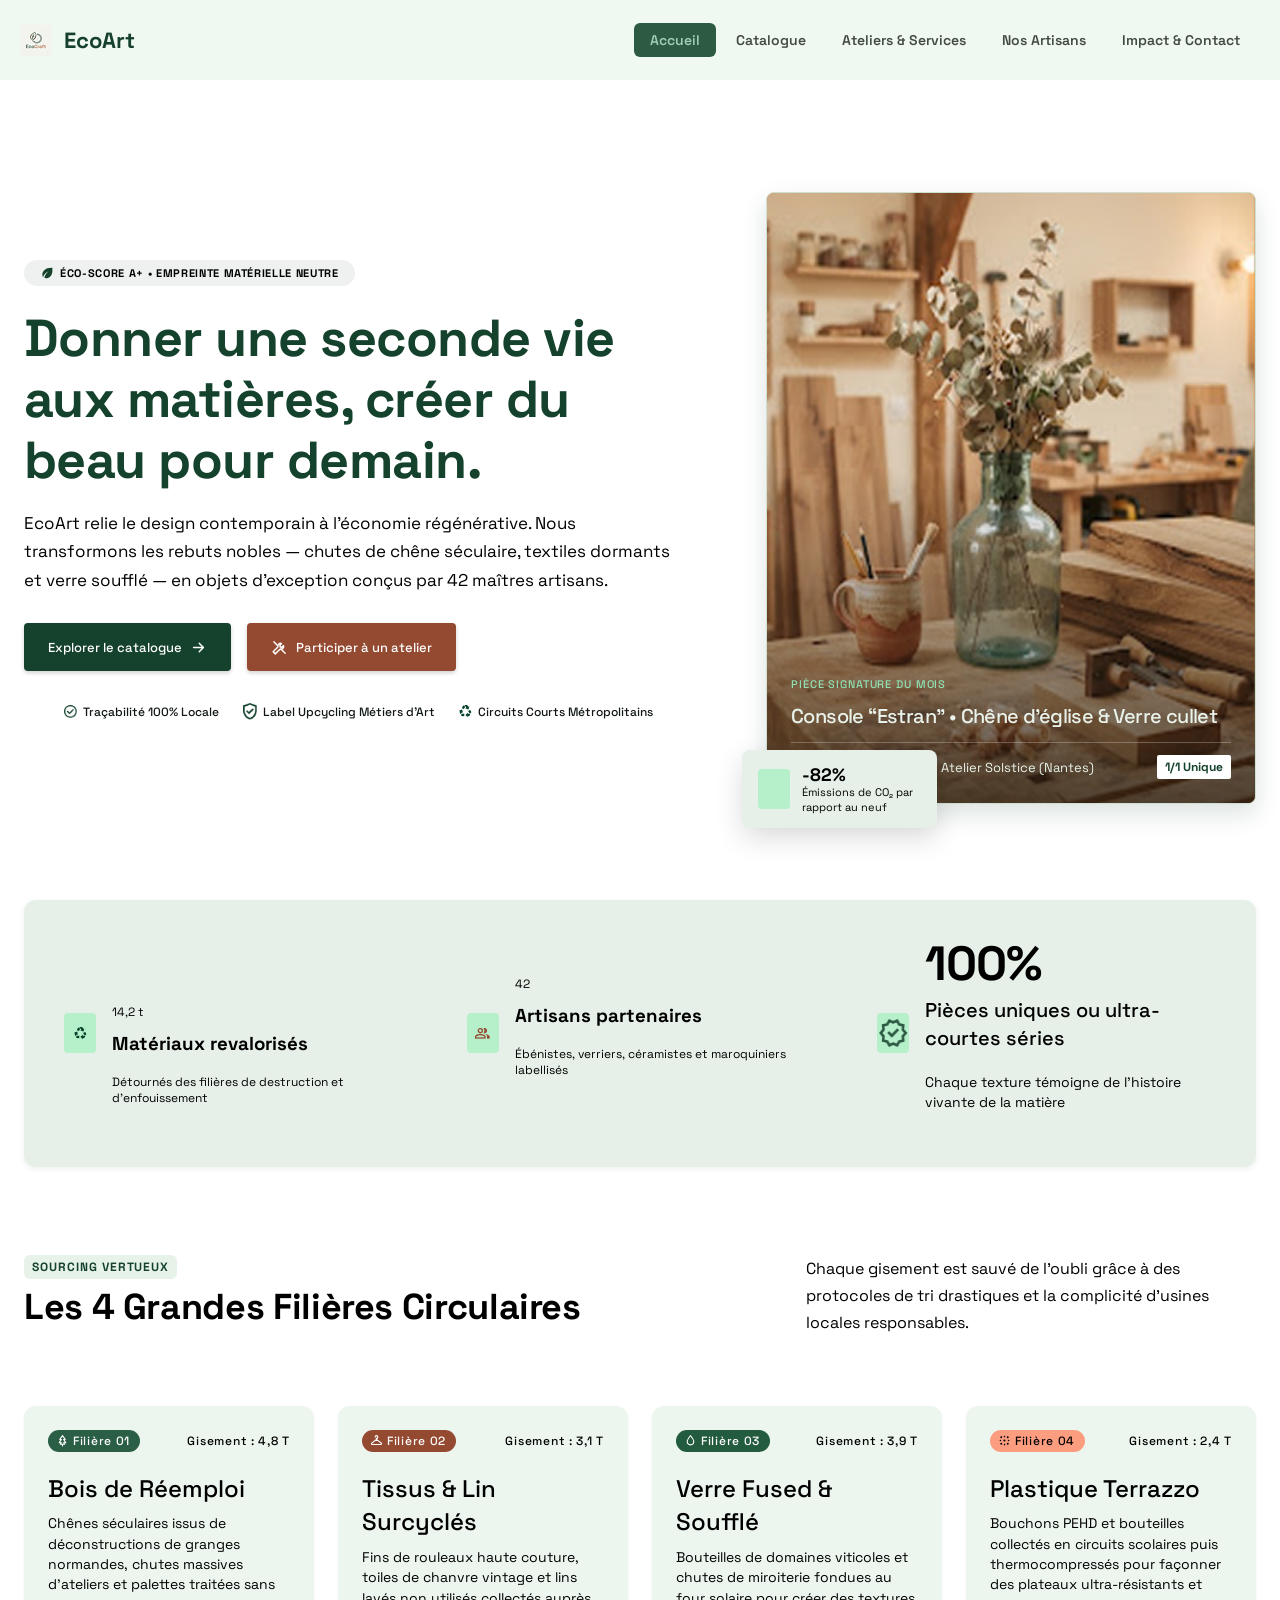
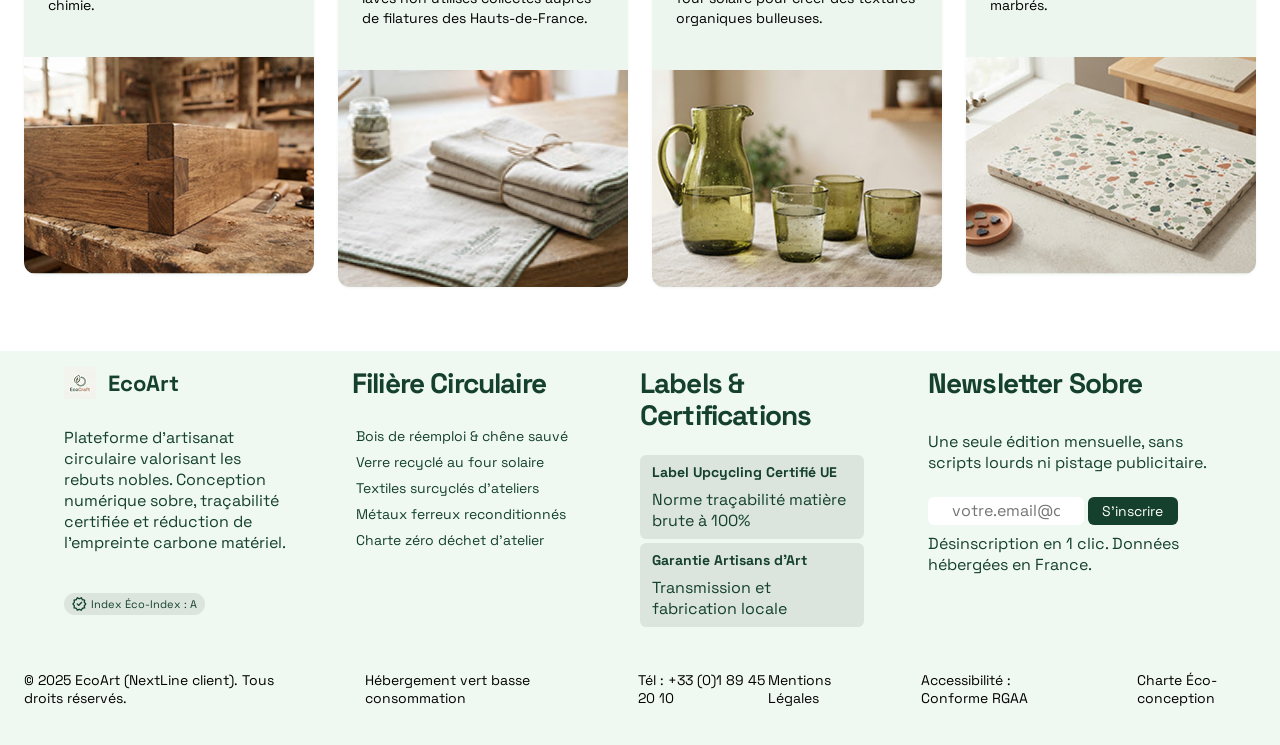
==== index.html @ c69b0238 "After Stat Section" ====
<!DOCTYPE html>
<html lang="en">

<head>
    <meta charset="UTF-8">
    <meta name="viewport" content="width=device-width, initial-scale=1.0">
    <title>Accueil - EcoArt</title>

    <link rel="stylesheet" href="CSS/style.css">
    <link rel="stylesheet" href="CSS/variables.css">
    <link rel="stylesheet" href="CSS/responsive.css">

</head>
<body>
<header>
        <nav class="nav_bar">
            <a href="index.html"><img src="assets/icons/Logo EcoArt.png" alt="Logo EcoArt">EcoArt</a>
            <input type="checkbox" id="menu-toggle" class="checkbox">
            <label for="menu-toggle" class="menu-icon">&#9776;</label>
            <ul class="menu_list">
                <li><a href="index.html" class="active">Accueil</a></li>
                <li><a href="produits.html" >Catalogue</a></li>
                <li><a href="services.html">Ateliers & Services</a></li>
                <li><a href="artisans.html">Nos Artisans</a></li>
                <li><a href="impact.html">Impact & Contact </a></li>
            </ul>
        </nav>
    </header>

    <main class="hero-container">
<section class="hero-area">
  <div class="copy">
    <span class="badge-hero">
      <svg viewBox="0 0 24 24" fill="#14402c" aria-hidden="true"><path d="M20 3C9 3 4 9 4 15c0 1.6.5 3 1.3 4.2C6.5 14.500 10 11 15 9c-4 3-6.500 6.500-7.500 11.200.8.500 1.700.800 2.700.800 6 0 11-5 11-12.500V3h-1.200z"/></svg>
      Éco-score A+ • Empreinte matérielle neutre
    </span>

    <h1 class="h1-hero">Donner une seconde vie aux matières, créer du beau pour demain.</h1>

    <p class="hero-p">EcoArt relie le design contemporain à l'économie régénérative. Nous transformons les rebuts nobles — chutes de chêne séculaire, textiles dormants et verre soufflé — en objets d'exception conçus par 42 maîtres artisans.</p>

    <div class="actions-btn">
      <a class="btn btn-primary" href="#">
        Explorer le catalogue
        <svg viewBox="0 0 24 24" fill="none" stroke="currentColor" stroke-width="2" stroke-linecap="round" stroke-linejoin="round" aria-hidden="true"><path d="M5 12h14M13 6l6 6-6 6"/></svg>
      </a>
      <a class="btn btn-secondary" href="#">
        <svg viewBox="0 0 24 24" fill="none" stroke="currentColor" stroke-width="2" stroke-linecap="round" stroke-linejoin="round" aria-hidden="true"><path d="M14.700 6.300a4 4 0 0 0-5 5L3 18l3 3 6.700-6.700a4 4 0 0 0 5-5l-2.500 2.500-2.200-.500-.500-2.200z"/><path d="M14 14l6 6M4 4l5 5"/></svg>
        Participer à un atelier
      </a>
    </div>

    <ul class="trust-badges">
      <li>
        <img src="assets/icons/icon-trust.png" alt="icon of sycling" width="13.33" color="#111814">
        Traçabilité 100% Locale
      </li>
      <li>
        <img src="assets/icons/Icon-21.png" alt="icon of sycling" width="13.33" height="16.67px">
        Label Upcycling Métiers d'Art
      </li>
      <li>
        <img src="assets/icons/Icon-2.png" alt="icon of sycling" width="13.33">
        Circuits Courts Métropolitains
      </li>
    </ul>
  </div>

  <div class="left-badge">
    <article class="card">
      <img class="card-img" src="assets/pictures/heroimage.png" alt="Atelier de menuiserie avec vase en verre et eucalyptus">
      <div class="card-info">
        <p class="card-p">Pièce signature du mois</p>
        <h2 class="left-badge-h2">Console “Estran” • Chêne d'église &amp; Verre cullet</h2>
        <div class="card-meta">
          <span class="bellow-h2">Atelier Solstice (Nantes)</span>
          <span class="tag">1/1 Unique</span>
        </div>
      </div>
    </article>

    <aside class="stat">
      <div class="stat-icon">
      </div>
      <div>
        <strong>-82%</strong>
        <span>Émissions de CO₂ par rapport au neuf</span>
      </div>
    </aside>
  </div>
</section>
</main>

<section class="statss">
  <div class="statss-card">

    <article class="statt-item">
      <div class="stat-icon stat-icon--1">
        <img src="assets/icons/Icon-2.png" alt="">
      </div>
      <div class="statt-text">
        <div class="statt-icon statt-icon--1">
        </div>
        <p class="stat-number stat-number--1">14,2 t</p>
        <h3 class="stat-title">Matériaux revalorisés</h3>
        <p class="stat-desc">Détournés des filières de destruction et d'enfouissement</p>
      </div>
    </article>

    <article class="statt-item">
      <div class="stat-icon stat-icon--2">
        <img src="assets/icons/Icon-17.png" alt="">
      </div>
      <div class="statt-text">
        <p class="stat-number stat-number--2">42</p>
        <h3 class="stat-title">Artisans partenaires</h3>
        <p class="stat-desc">Ébénistes, verriers, céramistes et maroquiniers labellisés</p>
      </div>
    </article>

    <article class="statt-item">
      <div class="stat-icon stat-icon-num">
        <img src="assets/icons/Icon-Verify.png" alt="" width="29.33px" height="28px">
      </div>
      <div class="statt-text">
        <p class="statt-number stat-number--3">100%</p>
        <h3 class="statt-title">Pièces uniques ou ultra-courtes séries</h3>
        <p class="statt-desc">Chaque texture témoigne de l'histoire vivante de la matière</p>
      </div>
    </article>

  </div>
</section>

<section class="filieres">

  <header class="filieres-header">
    <div>
      <p class="eyebrow">Sourcing vertueux</p>
      <h2 class="h2-after-p">Les 4 Grandes Filières Circulaires</h2>
    </div>
    <p class="filieres-intro">Chaque gisement est sauvé de l'oubli grâce à des protocoles de tri drastiques et la complicité d'usines locales responsables.</p>
  </header>

  <div class="filieres-grid">

    <article class="fcard">
      <div class="fcard-body">
        <div class="fcard-top">
          <span class="pill pill--forest">
            <svg viewBox="0 0 24 24" fill="none" stroke="currentColor" stroke-width="2" stroke-linecap="round" stroke-linejoin="round" aria-hidden="true"><path d="M12 3l-5 7h3l-4 6h4l-2 3h8l-2-3h4l-4-6h3z"/><path d="M12 19v3"/></svg>
            Filière 01
          </span>
          <span class="gisement">Gisement : 4,8 T</span>
        </div>
        <h3>Bois de Réemploi</h3>
        <p>Chênes séculaires issus de déconstructions de granges normandes, chutes massives d'ateliers et palettes traitées sans chimie.</p>
      </div>
      <img src="assets/pictures/image_6.png" alt="Assemblage à queues d'aronde en chêne sur un établi">
    </article>

    <article class="fcard">
      <div class="fcard-body">
        <div class="fcard-top">
          <span class="pill pill--clay">
            <svg viewBox="0 0 24 24" fill="none" stroke="currentColor" stroke-width="2" stroke-linecap="round" stroke-linejoin="round" aria-hidden="true"><path d="M12 8a2.500 2.500 0 1 0-2.500-2.500"/><path d="M12 8v2"/><path d="M12 10L3 17a1.500 1.500 0 0 0 1 2.500h16a1.500 1.500 0 0 0 1-2.500z"/></svg>
            Filière 02
          </span>
          <span class="gisement">Gisement : 3,1 T</span>
        </div>
        <h3>Tissus &amp; Lin Surcyclés</h3>
        <p>Fins de rouleaux haute couture, toiles de chanvre vintage et lins lavés non utilisés collectés auprès de filatures des Hauts-de-France.</p>
      </div>
      <img src="assets/pictures/image_29.png" alt="Échantillons de tissus en lin sur une table en bois">
    </article>

    <article class="fcard">
      <div class="fcard-body">
        <div class="fcard-top">
          <span class="pill pill--green">
            <svg viewBox="0 0 24 24" fill="none" stroke="currentColor" stroke-width="2" stroke-linecap="round" stroke-linejoin="round" aria-hidden="true"><path d="M12 3c3.500 4.500 6 7.500 6 11a6 6 0 0 1-12 0c0-3.500 2.500-6.500 6-11z"/></svg>
            Filière 03
          </span>
          <span class="gisement">Gisement : 3,9 T</span>
        </div>
        <h3>Verre Fused &amp; Soufflé</h3>
        <p>Bouteilles de domaines viticoles et chutes de miroiterie fondues au four solaire pour créer des textures organiques bulleuses.</p>
      </div>
      <img src="assets/pictures/image_8.png" alt="Carafe et verres en verre soufflé vert">
    </article>

    <article class="fcard">
      <div class="fcard-body">
        <div class="fcard-top">
          <span class="pill pill--salmon">
            <svg viewBox="0 0 24 24" fill="currentColor" aria-hidden="true"><circle cx="6" cy="6" r="1.800"/><circle cx="12" cy="4.500" r="1.500"/><circle cx="18" cy="6" r="1.800"/><circle cx="4.500" cy="12" r="1.500"/><circle cx="12" cy="12" r="2"/><circle cx="19.500" cy="12" r="1.500"/><circle cx="6" cy="18" r="1.800"/><circle cx="12" cy="19.500" r="1.500"/><circle cx="18" cy="18" r="1.800"/></svg>
            Filière 04
          </span>
          <span class="gisement">Gisement : 2,4 T</span>
        </div>
        <h3>Plastique Terrazzo</h3>
        <p>Bouchons PEHD et bouteilles collectés en circuits scolaires puis thermocompressés pour façonner des plateaux ultra-résistants et marbrés.</p>
      </div>
      <img src="assets/pictures/image_15.png" alt="Plateau en plastique recyclé façon terrazzo">
    </article>

  </div>
</section>


    <footer>
        <div class="footer_section">
            <div class="footer_first_div">
                <a href=""><img src="assets/icons/Logo EcoArt.png" alt="Logo EcoArt">EcoArt</a>
                <p>Plateforme d'artisanat circulaire valorisant
                    les rebuts nobles. Conception numérique
                    sobre, traçabilité certifiée et réduction de
                    l'empreinte carbone matériel.
                </p>
                <p class="footer_icon"><img src="assets/icons/Icon-10.png" alt=""><span>Index Éco-Index : A</span></p>
            </div>
            <div class="footer_second_div">
                <h2>Filière Circulaire</h2>
                <div>
                    <a href="#">Bois de réemploi & chêne sauvé</a>
                    <a href="#">Verre recyclé au four solaire</a>
                    <a href="#">Textiles surcyclés d'ateliers</a>
                    <a href="#">Métaux ferreux reconditionnés</a>
                    <a href="#">Charte zéro déchet d'atelier</a>
                </div>
            </div>
            <div class="footer_third_div">
                <h2>Labels & Certifications</h2>
                <div>
                    <h4>Label Upcycling Certifié UE</h3>
                    <p>Norme traçabilité matière brute à 100%</p>
                </div>
                <div>
                    <h4>Garantie Artisans d'Art</h3>
                    <p>Transmission et fabrication locale</p>
                </div>
            </div>
            <div class="footer_forth_div">
                <h2>Newsletter Sobre</h2>
                <p>Une seule édition mensuelle, sans scripts
                    lourds ni pistage publicitaire.
                </p>
                <div class="input_div">
                    <input type="text" class="footer_input" placeholder="votre.email@domaine.fr">
                    <button type="submit" class="footer_submit">S'inscrire</button>
                </div>
                <p>Désinscription en 1 clic. Données hébergées
                    en France.
                </p>
            </div>
        </div>


        <div class="footer_info">
            <div>
                <p>© 2025 EcoArt (NextLine client). Tous droits réservés.</p>
                <p>Hébergement vert basse consommation</p>
                <p>Tél : +33 (0)1 89 45 20 10</p>
            </div>
            <div>
                <p>Mentions Légales</p>
                <p>Accessibilité : Conforme RGAA</p>
                <p>Charte Éco-conception</p>
            </div>
        </div>
    </footer>
</body>

</html>
---- CSS/style.css ----
body{
    width: 100%;
    height: 100vh;
    padding: 0;
    margin: 0;
    font-family: var(--text-fonts);
}
.menu-icon{
    display: none;
    font-size: 40px;
    margin: 0;
    padding: 0 12px 0 12px;
    cursor: pointer;
    color: var(--color-green-dark);
}
.checkbox{
    font-size: 50px;
    display: none;
}
#menu-toggle{
    display: none;
}
.nav_bar{
    width: 100%;
    position: static;
    top: 0;
    z-index: 999;
    height: 80px;
    display: flex;
    align-items: center;
    justify-content: space-between;
    padding: 0 var(--space-5) 0 var(--space-1);
    background-color: var(--color-bg);
}
.nav_bar a {
    display: flex;
    align-items: center;
    font-size: var(--text-lg);
    font-weight: var(--weight-bold);
    text-decoration: none;
    gap: var(--space-3);
    padding: var(--space-2) var(--space-4);
    color: var(--color-green-dark);
}
.nav_bar ul {
    list-style: none;
    display: flex;
    gap: var(--space-1);
}
.nav_bar ul li a {
    text-decoration: none;
    color: var(--color-textp);
    font-size: var(--text-sm);
    font-weight: 600;
}
.nav_bar ul li a.active{
    background-color: var(--color-green);
    color: var(--color-active);
    border-radius: var(--radius-sm);
}

/* ======      just for test      ==========*/
.main_section{
  width: 100%;

}
.small_nav{
  /* margin-top: 80px; */
  width: 100%;
  height: 52px;
  display: flex;
  flex-direction: column;
  justify-content: center;
  padding: 0 var(--space-5);
  background-color: var(--color-small-nav);
}
.small_nav div {
  display: flex;

}
.small_nav div p{
  margin: 0;
  padding: 0 var(--space-2);
}
.small_nav div p img{
  padding-right: var(--space-2);
}
.main_hero_catalog{
  width: 100%;
  height: fit-content;
  display: flex;
  padding: 0 var(--space-5);
  background-color: rgb(239, 144, 144);
}
.catalog_title{
  width: 65%;
}
.catalog_title h4{
  display: flex;
  align-items: center;
}
.catalog_title h4 div{
  width: var(--space-1);
  height: var(--space-1);
  /* padding: 10px; */
  background-color: var(--color-brown);
}
.catalog_title h1{
  font-size: var(--text-4xl);
}
/* ========================================= */
footer{
  display: flex;
  flex-direction: column;
    width: 100%;
    height: fit-content;
}
.footer_section{
    height: 100%;
    background-color: var(--color-bg);
    display: grid;
    grid-template-columns: 1fr 1fr 1fr 1fr;
    padding: var(--space-4) var(--space-8);
}


.footer_section div p {
    font-size: var(--text-base);
    font-weight: var(--weight-regular);
    color: var(--color-green-dark);
}

.footer_first_div{
    display: flex;
    flex-direction: column;
    justify-content: space-between;
    color: var(--color-textp);
}

.footer_first_div a {
    display: flex;
    align-items: center;
    font-size: var(--text-lg);
    font-weight: var(--weight-bold);
    text-decoration: none;
    gap: var(--space-3);
    color: var(--color-green-dark);
}
.footer_first_div .footer_icon{
    width: fit-content;
    display: flex;
    align-items: center;
    justify-content: center;
    background-color: var(--color-hex);
    border-radius: var(--radius-md);
    padding: var(--space-1) var(--space-2);
    gap: var(--space-1);
}
.footer_first_div p {
    padding: var(--space-1) var(--space-8) 0 0;
    font-size: var(--text-xs);
}
.footer_icon span {
    font-size: 11px;
}

.footer_second_div{
    display: flex;
    flex-direction: column;
    padding-bottom: var(--space-3);
}
.footer_second_div div {
    display: flex;
    flex-direction: column;
}
.footer_second_div a, .footer_third_div h4 {
    margin: 0;
    padding: var(--space-1);
    text-decoration: none;
    color: var(--color-green-dark);
    font-size: var(--text-sm);

}
p{
    font-size: var(--text-xs);
}

.footer_section div h2 {
    color: var(--color-green-dark);
}
.footer_third_div{
    padding-right: var(--space-8);
}
.footer_third_div div {
    background-color: var(--color-hex);
    border-radius: var(--radius-sm);
    padding: var(--space-1) var(--space-2) ;
    margin: var(--space-1) 0;
}
.footer_third_div p{
    margin: var(--space-1);
    font-size: var(--text-xs);
}
.footer_section div h4 {
    color: var(--color-green-dark);
}
.footer_forth_div{
  display: flex;
  flex-direction: column;
  gap: var(--space-2);
}
.input_div{
    width: 90%;
    display: flex;
    gap: var(--space-1);
}
.footer_input{
    width: 60%;
    height: 28px;
    border-radius: var(--radius-sm);
    border: none;
    padding: var(--space-1) var(--space-5);
}
.footer_submit{
    width: 35%;
    border-radius: var(--radius-sm);
    background-color: var(--color-green-dark);
    border: none;
    color: var(--color-white);
    font-size: var(--text-sm);
    font-weight: var(--weight-regular);
}
.footer_submit:hover{
    background-color: var(--color-green-light);
}
.footer_info {
    display: flex;
    align-items: center;
    justify-content: space-around;
    padding: var(--space-5);
    background-color: var(--color-bg);
}
.footer_info div {
    display: flex;
    gap: var(--space-8);
}
.footer_info div p {
    font-size: var(--text-sm);
}
















 


* {
  box-sizing: border-box;
}
html {
  scroll-behavior: smooth;
}

a {
  color: var(--color-green);
  text-decoration: none;
}
button,
input,
select,
textarea {
  font: inherit;
}
button:focus-visible,
a:focus-visible,
input:focus-visible,
select:focus-visible,
textarea:focus-visible,
summary:focus-visible {
  outline: 3px solid var(--color-focus);
  outline-offset: 3px;
}
.page-shell {
  width: min(var(--container-max), calc(100% - 48px));
  margin: auto;
  padding: var(--space-8) 0;
}
.hero {
  margin-bottom: var(--space-5);
}
.eyebrow,
.section-kicker {
  margin: 0;
  color: var(--color-green);
  font-size: var(--text-xs);
  font-weight: var(--weight-bold);
  letter-spacing: 0.06em;
  text-transform: uppercase;
}
.eyebrow {
  display: inline-block;
  padding: var(--space-1) var(--space-2);
  border-radius: var(--radius-sm);
  background: var(--color-surface);
}
.hero-row {
  display: flex;
  align-items: end;
  justify-content: space-between;
  gap: var(--space-6);
}
h1,
h2,
h3,
p {
  margin-top: 0;
}
.hero h1 {
  margin: var(--space-3) 0 var(--space-2);
  color: var(--color-green-dark);
  font-size: clamp(2.2rem, 5vw, var(--text-3xl));
  line-height: 0.98;
  letter-spacing: -0.05em;
}
.hero h1 span {
  color: var(--color-brown);
}
.hero-copy {
  margin-bottom: 0;
  color: var(--color-text-muted);
  font-size: var(--text-sm);
  line-height: 1.45;
}
.audit-stamp {
  margin: 0 0 var(--space-1);
  color: var(--color-text-muted);
  font-size: var(--text-xs);
  line-height: 1.5;
  text-align: right;
  text-transform: uppercase;
}
.audit-stamp:first-letter {
  color: var(--color-brown);
}
.audit-stamp strong {
  color: var(--color-green);
  font-weight: var(--weight-bold);
}
.metrics {
  display: grid;
  grid-template-columns: repeat(4, 1fr);
  gap: 14px;
  margin-bottom: var(--space-7);
}
.metric-card,
.card,
.trace-card {
  border: 1px solid var(--color-border);
  border-radius: var(--radius-sm);
  background: var(--color-surface);
}
.metric-card {
  min-height: 170px;
  padding: var(--space-4);
}
.metric-label {
  display: flex;
  justify-content: space-between;
  margin-bottom: var(--space-4);
  color: var(--color-green);
  font-size: var(--text-xs);
  font-weight: var(--weight-bold);
}
.metric-label span {
  font-size: 10px;
  font-weight: var(--weight-medium);
}
.accent-card .metric-label,
.accent-card strong,
.brown-text {
  color: var(--color-brown);
}
.metric-card > strong {
  display: block;
  color: var(--color-green-dark);
  font-size: var(--text-3xl);
  line-height: 1;
  letter-spacing: -0.04em;
}
.metric-card > strong small {
  font-size: var(--text-sm);
  letter-spacing: 0;
}
.metric-card h2 {
  margin: var(--space-2) 0 var(--space-1);
  font-size: var(--text-sm);
  line-height: 1.25;
}
.metric-card > p:last-child,
.trace-card p {
  margin: 0;
  color: var(--color-text-muted);
  font-size: var(--text-xs);
  line-height: 1.4;
}
.impact-grid,
.contact-grid {
  display: grid;
  grid-template-columns: 1.35fr 0.93fr;
  gap: var(--grid-gap);
  margin-bottom: var(--space-7);
}
.card {
  padding: var(--space-5);
}
.heading-line {
  display: flex;
  justify-content: space-between;
  align-items: start;
  gap: var(--space-4);
}
h2 {
  color: var(--color-green-dark);
  font-size: var(--text-xl);
  line-height: var(--line-tight);
  letter-spacing: -0.03em;
}
.heading-line h2,
.materials-card h2 {
  margin: var(--space-1) 0 var(--space-4);
}
.badge {
  padding: var(--space-2);
  border: 1px solid var(--color-border);
  border-radius: var(--radius-sm);
  color: var(--color-text-muted);
  font-size: var(--text-xs);
  line-height: 1.3;
}
.muted {
  margin-bottom: var(--space-4);
  color: var(--color-text-muted);
  font-size: var(--text-xs);
  line-height: 1.55;
}
.bars {
  display: grid;
  gap: var(--space-3);
}
.bar > div {
  display: flex;
  justify-content: space-between;
  gap: var(--space-2);
  color: var(--color-green);
  font-size: var(--text-xs);
  font-weight: var(--weight-medium);
}
.bar b {
  font-size: var(--text-xs);
}
.dot {
  display: inline-block;
  width: 8px;
  height: 8px;
  margin-right: 6px;
  border-radius: 2px;
  background: var(--color-green-dark);
}
.dot.brown {
  background: var(--color-brown);
}
.dot.green {
  background: var(--color-green-light);
}
.dot.salmon {
  background: var(--color-salmon);
}
.track {
  display: block;
  height: 8px;
  margin-top: var(--space-1);
  overflow: hidden;
  border-radius: var(--radius-pill);
  background: var(--color-surface-strong);
}
.track i {
  display: block;
  height: 100%;
  border-radius: inherit;
  background: var(--color-green-dark);
}
.track .brown-bar {
  background: var(--color-brown);
}
.track .green-bar {
  background: var(--color-green-light);
}
.track .salmon-bar {
  background: var(--color-salmon);
}
.report-row {
  display: flex;
  align-items: center;
  gap: var(--space-3);
  margin-top: var(--space-5);
  padding: var(--space-3);
  border-radius: var(--radius-sm);
  background: var(--color-surface-strong);
}
.donut {
  display: block;
  width: 38px;
  height: 38px;
  flex: 0 0 auto;
  border: 3px solid var(--color-salmon);
  border-right-color: var(--color-green-light);
  border-bottom-color: var(--color-green-light);
  border-radius: 50%;
}
.report-row strong {
  font-size: var(--text-xs);
}
.report-row p {
  margin: 2px 0 0;
  color: var(--color-text-muted);
  font-size: 10px;
  line-height: 1.35;
}
.report-row a {
  margin-left: auto;
  white-space: nowrap;
  font-size: 10px;
  font-weight: var(--weight-bold);
}
.side-stack {
  display: grid;
  gap: var(--space-4);
}
.method-card {
  padding: var(--space-5);
  border-radius: var(--radius-sm);
  background: var(--color-green-dark);
  box-shadow: var(--shadow-card);
  color: var(--color-text-on-dark);
}
.method-card .section-kicker {
  color: #b4d1bd;
}
.method-card h2 {
  margin: var(--space-2) 0;
  color: var(--color-text-on-dark);
  font-size: var(--text-lg);
}
.method-card > p:not(.section-kicker) {
  color: #d0e1d4;
  font-size: var(--text-xs);
  line-height: 1.5;
}
.method-card ul {
  display: grid;
  gap: var(--space-2);
  margin: var(--space-5) 0 0;
  padding: 0;
  list-style: none;
  color: #e5f1e7;
  font-size: var(--text-xs);
}
.trace-card {
  display: flex;
  overflow: hidden;
}
.trace-card img {
  width: 96px;
  object-fit: cover;
}
.trace-card > div {
  padding: var(--space-3);
}
.trace-card h3 {
  margin: var(--space-1) 0;
  color: var(--color-green-dark);
  font-size: var(--text-sm);
}
.trace-card .section-kicker {
  color: var(--color-brown);
  font-size: 10px;
}
.contact-grid {
  grid-template-columns: 0.8fr 1.2fr;
  overflow: hidden;
  border-radius: var(--radius-sm);
  background: var(--color-surface);
}
.atelier-panel,
.form-panel {
  padding: var(--space-6);
}
.atelier-panel {
  background: var(--color-surface-strong);
}
.atelier-panel h2,
.form-panel h2 {
  margin: var(--space-2) 0 var(--space-3);
  font-size: var(--text-xl);
}
.intro {
  color: var(--color-text-muted);
  font-size: var(--text-xs);
  line-height: 1.5;
}
.details {
  display: grid;
  gap: var(--space-3);
  margin: var(--space-5) 0;
}
.details div {
  margin: 0;
}
.details dt {
  color: var(--color-green-dark);
  font-size: var(--text-xs);
  font-weight: var(--weight-bold);
}
.details dd {
  margin: 2px 0 0;
  color: var(--color-text-muted);
  font-size: 10px;
  line-height: 1.45;
}
.mobility {
  margin-bottom: var(--space-5);
  padding: var(--space-3);
  border-radius: var(--radius-sm);
  background: #d4e6d8;
}
.mobility strong {
  color: var(--color-green-dark);
  font-size: var(--text-xs);
}
.mobility p {
  margin: var(--space-1) 0 0;
  color: var(--color-text-muted);
  font-size: 10px;
  line-height: 1.45;
}
.atelier-image {
  display: block;
  width: 100%;
  height: 150px;
  object-fit: cover;
  filter: saturate(0.75);
}
.atelier-panel > small {
  display: block;
  margin-top: var(--space-1);
  color: var(--color-text-muted);
  font-size: 10px;
}
.form-panel {
  background: var(--color-surface);
}
.form-panel > .muted {
  max-width: 600px;
}
.form-row {
  display: grid;
  grid-template-columns: 1fr 1fr;
  gap: var(--space-3);
}
.form-panel label {
  display: block;
  margin-bottom: var(--space-3);
  color: var(--color-green-dark);
  font-size: var(--text-xs);
  font-weight: var(--weight-bold);
}
.form-panel input,
.form-panel select,
.form-panel textarea {
  display: block;
  width: 100%;
  margin-top: var(--space-1);
  padding: var(--space-3);
  border: 1px solid var(--color-border);
  border-radius: var(--radius-sm);
  background: var(--color-white);
  color: var(--color-text);
  font-size: var(--text-xs);
}
.form-panel textarea {
  min-height: 90px;
  resize: vertical;
}
.form-panel input:focus,
.form-panel select:focus,
.form-panel textarea:focus {
  border-color: var(--color-green-light);
  outline: 3px solid rgba(95, 166, 127, 0.2);
}
.consent {
  display: flex !important;
  align-items: start;
  gap: var(--space-2);
  color: var(--color-text-muted) !important;
  font-weight: var(--weight-regular) !important;
  line-height: 1.4;
}
.consent input {
  width: 14px;
  margin: 0;
  accent-color: var(--color-green);
}
.form-panel button {
  min-height: var(--tap-size);
  padding: var(--space-3) var(--space-4);
  border: 0;
  border-radius: var(--radius-sm);
  background: var(--color-brown);
  color: var(--color-white);
  font-size: var(--text-xs);
  font-weight: var(--weight-bold);
  cursor: pointer;
  transition:
    background var(--transition),
    transform var(--transition);
}
.form-panel button:hover {
  background: var(--color-brown-dark);
  transform: translateY(-1px);
}
.reply-note {
  margin-left: var(--space-3);
  color: var(--color-success);
  font-size: 10px;
}
.map-card {
  position: relative;
  height: 220px;
  overflow: hidden;
  margin-bottom: var(--space-7);
  border-radius: var(--radius-sm);
  background: #e2eee5;
}
.map-art {
  height: 100%;
  position: relative;
  background-color: #e2eee5;
  background-image:
    linear-gradient(
      30deg,
      transparent 47%,
      #c7d9cd 48%,
      #c7d9cd 50%,
      transparent 51%
    ),
    linear-gradient(
      115deg,
      transparent 48%,
      #c7d9cd 49%,
      #c7d9cd 50%,
      transparent 51%
    );
  background-size:
    150px 90px,
    180px 110px;
}
.map-art:after {
  position: absolute;
  inset: 0;
  content: "";
  background: repeating-linear-gradient(
    70deg,
    transparent 0 72px,
    rgba(255, 255, 255, 0.55) 73px 75px
  );
}
.map-label,
.map-paris,
.map-pin {
  position: absolute;
  z-index: 1;
}
.map-label {
  color: #70837a;
  font-size: var(--text-xs);
}
.label-a {
  top: 20%;
  left: 8%;
  color: #8a6abb;
}
.label-b {
  top: 31%;
  left: 25%;
  color: #8a6abb;
}
.label-c {
  top: 40%;
  right: 15%;
  color: #8a6abb;
}
.label-d {
  top: 20%;
  right: 4%;
}
.map-paris {
  top: 43%;
  left: 45%;
  color: #60736a;
  font-size: var(--text-xl);
}
.map-pin {
  top: 55%;
  left: 40%;
  padding: var(--space-2);
  border-radius: var(--radius-pill);
  background: var(--color-white);
  color: var(--color-brown);
  font-size: var(--text-lg);
  box-shadow: var(--shadow-card);
}
.map-caption {
  position: absolute;
  z-index: 2;
  bottom: var(--space-4);
  left: var(--space-4);
  width: 300px;
  padding: var(--space-3);
  border-radius: var(--radius-sm);
  background: rgba(255, 255, 255, 0.92);
  box-shadow: var(--shadow-card);
}
.map-caption strong {
  color: var(--color-green-dark);
  font-size: var(--text-xs);
}
.map-caption p {
  margin: var(--space-1) 0;
  color: var(--color-text-muted);
  font-size: 10px;
  line-height: 1.4;
}
.map-caption a {
  font-size: 10px;
  font-weight: var(--weight-bold);
}
.faq {
  text-align: center;
  margin-bottom: 0;
}
.faq h2 {
  margin: var(--space-2) 0 var(--space-5);
}
.faq-list {
  max-width: 760px;
  margin: auto;
  text-align: left;
}
.faq details {
  border-bottom: 1px solid var(--color-border);
  padding: var(--space-3) 0;
}
.faq summary {
  display: flex;
  justify-content: space-between;
  gap: var(--space-4);
  cursor: pointer;
  color: var(--color-green-dark);
  font-size: var(--text-sm);
  font-weight: var(--weight-bold);
  list-style: none;
}
.faq summary::-webkit-details-marker {
  display: none;
}
.faq summary span {
  font-size: var(--text-lg);
  font-weight: var(--weight-regular);
}
.faq details p {
  margin: var(--space-2) 0 0;
  color: var(--color-text-muted);
  font-size: var(--text-xs);
}
@media (max-width: 850px) {
  .page-shell {
    width: min(100% - 32px, 680px);
    padding: var(--space-7) 0;
  }
  .hero-row {
    display: block;
  }
  .audit-stamp {
    margin-top: var(--space-4);
    text-align: left;
  }
  .metrics {
    grid-template-columns: repeat(2, 1fr);
  }
  .impact-grid,
  .contact-grid {
    grid-template-columns: 1fr;
  }
  .atelier-panel,
  .form-panel {
    padding: var(--space-5);
  }
}
@media (max-width: 520px) {
  .page-shell {
    width: calc(100% - 24px);
    padding: var(--space-6) 0;
  }
  .desktop-only {
    display: none;
  }
  .hero h1 {
    font-size: var(--text-2xl);
  }
  .metrics {
    gap: var(--space-2);
  }
  .metric-card {
    min-height: 175px;
    padding: var(--space-3);
  }
  .metric-card > strong {
    font-size: 2rem;
  }
  .metric-card h2 {
    font-size: var(--text-xs);
  }
  .metric-card > p:last-child {
    font-size: 10px;
  }
  .card {
    padding: var(--space-4);
  }
  .heading-line {
    display: block;
  }
  .badge {
    display: inline-block;
    margin-bottom: var(--space-3);
  }
  .report-row {
    display: grid;
    grid-template-columns: auto 1fr;
  }
  .report-row a {
    grid-column: 2;
    margin-left: 0;
  }
  .form-row {
    grid-template-columns: 1fr;
  }
  .form-panel button {
    width: 100%;
  }
  .reply-note {
    display: block;
    margin: var(--space-2) 0 0;
  }
  .map-card {
    height: 250px;
  }
  .map-caption {
    right: var(--space-3);
    bottom: var(--space-3);
    left: var(--space-3);
    width: auto;
  }
  .map-paris {
    font-size: var(--text-lg);
  }
  .faq {
    padding: var(--space-4);
  }
  .faq h2 {
    font-size: var(--text-lg);
  }
  .faq summary {
    font-size: var(--text-xs);
  }
}
.hero-container { background: var(--hero-bg); }
.hero-area {
  max-width: 1280px;
  margin: 0 auto;
  padding: 112px 24px 56px;
  display: grid;
  grid-template-columns: 1fr 490px;
  gap: 76px;
  align-items: center;
}
.badge-hero {
  display: inline-flex; align-items: center; gap: 6px;
  background: rgba(20, 64, 44, .07);
  color: var(--forest);
  font-size: 11px; font-weight: 700; letter-spacing: .06em; text-transform: uppercase;
  padding: 6px 16px 6px 16px;
  border-radius: 999px;
}
.badge-hero svg { width: 14px; height: 14px; }
.h1-hero {
  margin: 22px 0 18px;
  font-size: clamp(36px, 5vw, 52px);
  line-height: 1.17;
  font-weight: 700;
  letter-spacing: -.01em;
  color: var(--color-btn-home);
  max-width: 640px;
  font-family: var(--text-font) ;
}
.hero-p { font-size: 17px; line-height: 1.7; max-width: 670px; }
.actions-btn { display: flex; flex-wrap: wrap; gap: 16px; margin: 28px 0 32px; }
.btn {
  display: inline-flex; align-items: center; gap: 8px;
  font: 500 13px var(--text-font);
  color: var(--color-text-on-dark);
  padding: 0 24px; height: 48px;
  border: 0; border-radius: 4px; cursor: pointer;
  text-decoration: none;
  box-shadow: 0 2px 4px rgba(0,0,0,.18);
}
.btn svg { width: 17px; height: 17px; }
.btn-primary { background: var(--color-btn-home); }
.btn-secondary { background: var(--color-btn-home2); }
.btn:focus-visible { outline: 3px solid var(--forest); outline-offset: 3px; }
.trust-badges { display: flex; flex-wrap: wrap; gap: 24px; list-style: none;  }
.trust-badges li {
  display: flex; align-items: center; gap: 6px;
  font-size: 12px; font-weight: 500; color:#111814;
}

.trust-badges img {  flex: none; color: #111814;}
.left-badge-h2 {
    color: var(--color-left-badge);
}
.bellow-h2 {
    color: #E9F3EB;
}
.left-badge { position: relative; }
.card {
  position: relative;
  height: 612px;
  border-radius: 8px;
  overflow: hidden;
  color: var(--color-white);
  box-shadow: 0 10px 24px rgba(20, 64, 44, .15);
  background: #c79a63; 
}
.card-img {
  position: absolute; inset: 0;
  width: 100%; height: 100%;
  object-fit: cover;
}
.card::after { 
  content: ""; position: absolute; inset: 0;
  background: linear-gradient(180deg, rgba(0,0,0,0) 45%, rgba(40,28,16,.78) 100%);
}
.card-info {
  z-index: 1; position: absolute; left: 24px; right: 24px; bottom: 24px; }
.card-p { font-size: 11px; font-weight: 500; letter-spacing: .08em; text-transform: uppercase; color: #8fe0b2; }
.card h2 { font-size: 20px; font-weight: 500; line-height: 1.4; margin: 6px 0 12px; }
.card-meta {
  display: flex; justify-content: space-between; align-items: center;
  padding-top: 12px; border-top: 1px solid rgba(255,255,255,.25);
  font-size: 13px; padding-left: 150px;
}
.tag {
  background: var(--color-white); color: #14422D;
  font-size: 12px; font-weight: 700;
  padding: 4px 8px; border-radius: 2px;
}
.stat {
  position: absolute; left: -24px; bottom: -24px;
  display: flex; align-items: center; gap: 12px;
  background: var(--color-small-nav);
  padding: 14px 16px;
  border-radius: 8px;
  box-shadow: 0 10px 28px rgba(0,0,0,.14);
  max-width: 195px;
}
.stat-icon {
  width: 32px; height: 40px; flex: none;
  display: grid; place-items: center;
  background: var(--color-left-badge-icon); border-radius: 4px; color: var(--forest);
}
.stat-icon svg { width: 18px; height: 18px; }
.stat strong { display: block; font-size: 18px; color: var(--forest); line-height: 1.2; }
.stat span { font-size: 11px; line-height: 1.3; color: var(--text); display: block; }

.statss { max-width: 1400px; margin: 0 auto; padding: 40px 24px; }
.statss-card { display: grid; grid-template-columns: repeat(3, 1fr); align-items: center; background: var(--color-small-nav); border-radius: 12px; box-shadow: 0 2px 6px rgba(20, 64, 44, .08); padding: 40px 0; }
.statt-item { display: flex; align-items: center; gap: 16px; padding: 0 32px; height: 100%; }
.statt-item + .stat-item { border-left: 1px solid var(--divider); }
.statt-item:first-child { padding-left: 40px; }
.statt-icon { flex: none; width: 56px; height: 56px; display: grid; place-items: center; background: var(--icon-bg); border-radius: 8px; }
.statt-icon img { width: 28.04px; height: 28px; }
.statt-icon--1 { color: var(--forest); }
.statt-icon--2 { color: var(--clay); }
.statt-icon--3 { color: var(--green); }
.statt-number { font-size: 48px; font-weight: 700; line-height: 1; letter-spacing: -.02em; margin-bottom: 8px; }
.statt-number--1 { color: var(--forest); }
.statt-number--2 { color: var(--color-green-dark); }
.statt-number--3 { color: #2D5A43; }
.statt-title { font-size: 20px; font-weight: 500; line-height: 1.4; color: var(--text-font); }
.statt-desc { font-size: 14px; line-height: 1.45; margin-top: 0.5px; }
/** After Stats **/
.filieres {max-width: 1400px; margin: 0 auto; padding: 48px 24px 64px;}
.filieres-header {
  display: flex;
  justify-content: space-between;
  align-items: flex-start;
  gap: 48px;
  margin-bottom: 48px;
}
.eyebrow {
  color: var(--color-btn-home);
  font-size: 12px;
  font-weight: 700;
  letter-spacing: .08em;
  text-transform: uppercase;
  margin-bottom: 8px;
}
.h2-after-p {color: var(--color-btn-home);}
.filieres-header h2 {
  font-size: 36px;
  line-height: 1.15;
  font-weight: 700;
  letter-spacing: -.01em;
  color: var(--forest);
}
.filieres-intro {
  max-width: 450px;
  font-size: 16px;
  line-height: 1.7;
}

.filieres-grid {
  display: grid;
  grid-template-columns: repeat(4, 1fr);
  gap: 24px;
  align-items: start;         
}


.fcard {
  display: flex;
  flex-direction: column;
  background: #ECF6EE;
  border-radius: 12px;
  overflow: hidden;
  box-shadow: 0 1px 3px rgba(20, 64, 44, .06);
}
.fcard-body { padding: 24px 24px 28px; }
.fcard img {
  display: block;
  width: 100%;
  height: 217px;
  object-fit: cover;
}

.fcard-top {
  display: flex;
  align-items: center;
  justify-content: space-between;
  gap: 8px;
  margin-bottom: 20px;
}
.pill {
  display: inline-flex;
  align-items: center;
  gap: 4px;
  height: 22px;
  padding: 0 10px 0 8px;
  border-radius: 999px;
  font-size: 12px;
  font-weight: 500;
  letter-spacing: .06em;
  color: #fff;
  white-space: nowrap;
}
.pill svg { width: 13px; height: 13px; flex: none; }
.pill--forest { background: #2a5e45; }
.pill--clay   { background: var(--color-btn-home2); }
.pill--green  { background: #235B3E; }
.pill--salmon { background: #FD9D80; color: var(--ink); }

.gisement {
  font-size: 12px;
  font-weight: 500;
  letter-spacing: .06em;
  color: var(--text);
  white-space: nowrap;
}

.fcard h3 {
  font-size: 24px;
  font-weight: 500;
  line-height: 1.4;
  color: var(--ink);
  margin-bottom: 8px;
}
.fcard p {
  font-size: 14px;
  line-height: 1.45;
}
---- CSS/variables.css ----
@import url('https://fonts.googleapis.com/css2?family=Space+Grotesk:wght@300..700&display=swap');
:root {
  /* ---------- Couleurs de marque  ---------- */
  --color-green: #2D5A43;          /* vert principal : boutons, badges, liens */
  --color-green-dark: #14402D;     /* titres, sections sombres (CTA, carte audit) */
  --color-green-light: #5FA67F;    /* barres de progression, details */
  --color-brown: #944931;          /* terracotta : CTA secondaire, chiffres cles */
  --color-brown-dark: #763824;     /* hover du bouton terracotta */
  --color-salmon: #F4977F;
  --color-white: white;        /* accent : barre plastique, pastilles */
  --color-left-badge:#E9F3EB;
  --color-left-badge-icon: #B5F0CA;
  --color-small-nav: #E6F0E8;
  /* ---------- Fonds ---------- */
  --page-bg: #f1fbf2;
  --color-bg: #F0F9F1;             /* fond general de la page */
  --color-surface: #E7F2E9;        /* cartes et sections alternees */
  --color-hex: #DBE5DD;
  --color-surface-strong: #DFEAE1; /* sections formulaire */
  --color-white: #FFFFFF;          /* cartes blanches, champs de formulaire */
  --color-salmon-soft: #FDE4DC;    /* pastilles saumon claires */

  /* ---------- Texte, bordures, etats ---------- */
  --color-text: #1B2A22;           /* texte courant */
  --color-active: #9FCFB2;
  --color-text-muted: #55655C;     /* texte secondaire */
  --color-text-on-dark: #FFFFFF;   /* texte sur fond vert fonce */
  --color-border: #CFE0D3;
  --color-focus: #F5A623;          /* contour clavier (touche Tab) */
  --color-error: #B3261E;
  --color-success: #2E7D4F;
  --color-textp: #414943;
  --color-btn-home: #14422D;
  --color-btn-home2: #944931;
  

  /* ---------- Typographie ---------- */
  --text-font: "Space Grotesk", sans-serif, system-ui, -apple-system, "Segoe UI";
  --text-fonts: "Space Grotesk", system-ui, sans-serif;
  --text-xs: 0.75rem;    /* 12px : etiquettes, badges */
  --text-sm: 0.875rem;   /* 14px : texte secondaire */
  --text-base: 1rem;     /* 16px : texte courant */
  --text-lg: 1.375rem;   /* 22px : titres de cartes */
  --text-xl: 1.75rem;    /* 28px : titres de section */
  --text-2xl: 2.25rem;   /* 36px : titre H1 mobile */
  --text-3xl: 2.75rem;   /* 44px : gros chiffres (impact) */
  --text-4xl: 3.5rem;  /* 56px */

  --weight-regular: 400;
  --weight-medium: 500;
  --weight-bold: 700;

  --line-tight: 1.15;
  --line-base: 1.6;

  /* ---------- Espacements (echelle de 4px) ---------- */
  --space-1: 0.25rem;    /* 4px */
  --space-2: 0.5rem;     /* 8px */
  --space-3: 0.75rem;    /* 12px */
  --space-4: 1rem;       /* 16px */
  --space-5: 1.5rem;     /* 24px */
  --space-6: 2rem;       /* 32px */
  --space-7: 3rem;       /* 48px */
  --space-8: 4rem;       /* 64px */

  /* ---------- Layout ---------- */
  --container-max: 1200px;
  --grid-gap: var(--space-5);

  /* ---------- Formes ---------- */
  --radius-sm: 6px;      /* boutons, champs */
  --radius-md: 12px;     /* cartes */
  --radius-pill: 999px;  /* badges et filtres arrondis */

  --shadow-card: 0 6px 18px rgba(20, 64, 45, 0.10);

  /* ---------- Animation & accessibilite ---------- */
  --transition: 200ms ease;
  --tap-size: 44px;      /* taille minimale d'un bouton tactile */
}
---- CSS/responsive.css ----
/* Mobile */
@media (max-width: 767px) {
 .hero-area { grid-template-columns: 1fr; gap: 36px; padding: 72px 20px 40px;}
  .h1-hero {font-size: clamp(32px, 8vw, 42px); line-height: 1.2; margin: 18px 0 14px;}
  .hero-p {font-size: 15px; line-height: 1.7;}
  .badge-hero {font-size: 10px; padding: 6px 12px;}
  .actions-btn {gap: 12px; margin: 24px 0;}
  .btn { min-height: 46px; height: auto; padding: 13px 18px; font-size: 12px; }
  .trust-badges {gap: 14px 18px;padding-left: 0;margin-top: 20px;}
  .trust-badges li {font-size: 11px;}
  .card { height: 460px; width: 100%; border-radius: 8px;}
  .card-info { left: 18px; right: 18px; bottom: 18px;}
  .card h2 {font-size: 18px;}
  .card-meta { padding-left: 0; gap: 12px; font-size: 12px;}
  .stat {left: 12px;bottom: 12px;max-width: 180px;padding: 12px;gap: 10px;}
  .stat strong {font-size: 16px; }
    /* <===============  Nav Bar ================> */
    .nav_bar a {
        font-size: var(--text-1xl);
    }
    .nav_bar a img {
        width: var(--space-5);
    }
    .menu-icon{
        display: block;
    }
    .nav_bar .menu_list {
        display: none;
        flex-direction: column;
        position: absolute;
        top: 64px;
        width: 99%;
        background-color: var(--color-bg);
        padding: var(--space-3);
        gap: var(--space-5) 0;
        box-shadow: 0 4px 6px rgba(0,0,0,0.1);
        z-index: 99;
    }
    #menu-toggle:checked ~ .menu_list  {
        display: flex;
    }
    /* ========================================= */



    /* =================  Footer =============== */
    
    .footer_section{
        display: flex;
        flex-direction: column;
    }
    .footer_info{
        display: flex;
        flex-direction: column;
    }
    /* ========================================= */



}

/* Tablette */
@media (min-width: 768px) and (max-width: 1023px) {
/* =================  Footer =============== */
.hero-area { grid-template-columns: 1fr; gap: 36px; padding: 72px 20px 40px; }
.h1-hero { font-size: clamp(32px, 8vw, 42px); line-height: 1.2; margin: 18px 0 14px; }
.hero-p { font-size: 15px; line-height: 1.7; }
.badge-hero { font-size: 10px; padding: 6px 12px; }
.actions-btn { gap: 12px; margin: 24px 0; }
.btn { min-height: 46px; height: auto; padding: 13px 18px; font-size: 12px; }
.trust-badges { gap: 14px 18px; padding-left: 0; margin-top: 20px; }
.trust-badges li { font-size: 11px; }
.card { height: 460px; width: 100%; border-radius: 8px; }
.card-info { left: 18px; right: 18px; bottom: 18px; }
.card h2 { font-size: 18px; }
.card-meta { padding-left: 0; gap: 12px; font-size: 12px; }
.stat { left: 12px; bottom: 12px; max-width: 180px; padding: 12px; gap: 10px; }
.stat strong { font-size: 16px; }
.hero-container { grid-template-columns: 1fr; gap: 56px; padding: 64px 32px 72px; }
    .footer_section{
        grid-template-columns: 1fr 1fr;
        gap: var(--space-5) 0;
    }
    .footer_info{
        display: flex;
        flex-direction: column;
    }
/* ========================================= */
}

/*  Ordinateur portable */
@media (min-width: 1024px) and (max-width: 1279px) {
}
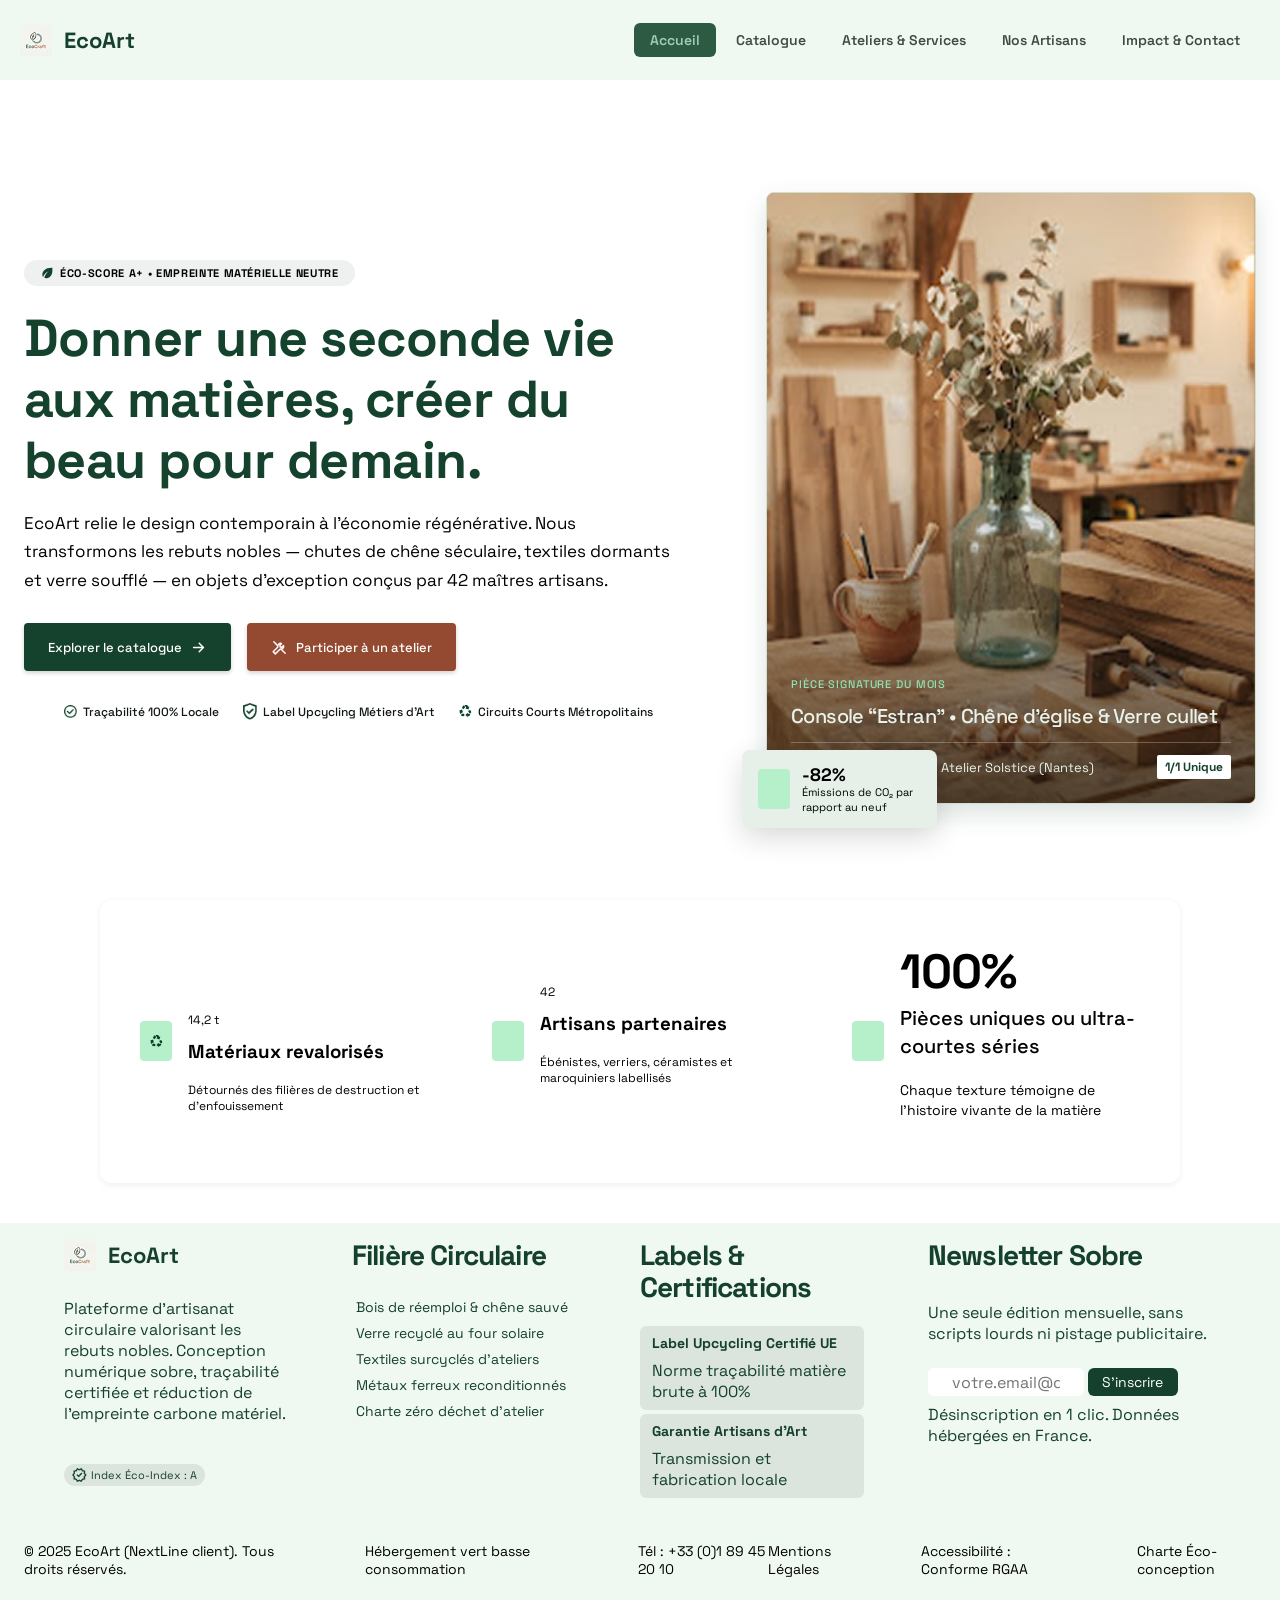
==== commit e6086a80: "Merge branch 'main' into feature/home" ====
--- a/index.html
+++ b/index.html
@@ -95,35 +95,33 @@
   <div class="statss-card">
 
     <article class="statt-item">
-      <div class="stat-icon stat-icon--1">
+      <div class="stat-icon stat-icon--forest">
         <img src="assets/icons/Icon-2.png" alt="">
       </div>
       <div class="statt-text">
-        <div class="statt-icon statt-icon--1">
+        <div class="statt-icon statt-icon--forest">
         </div>
-        <p class="stat-number stat-number--1">14,2 t</p>
+        <p class="stat-number stat-number--forest">14,2 t</p>
         <h3 class="stat-title">Matériaux revalorisés</h3>
         <p class="stat-desc">Détournés des filières de destruction et d'enfouissement</p>
       </div>
     </article>
 
     <article class="statt-item">
-      <div class="stat-icon stat-icon--2">
-        <img src="assets/icons/Icon-17.png" alt="">
+      <div class="stat-icon stat-icon--clay">
       </div>
       <div class="statt-text">
-        <p class="stat-number stat-number--2">42</p>
+        <p class="stat-number stat-number--clay">42</p>
         <h3 class="stat-title">Artisans partenaires</h3>
         <p class="stat-desc">Ébénistes, verriers, céramistes et maroquiniers labellisés</p>
       </div>
     </article>
 
     <article class="statt-item">
-      <div class="stat-icon stat-icon-num">
-        <img src="assets/icons/Icon-Verify.png" alt="" width="29.33px" height="28px">
+      <div class="stat-icon stat-icon--green">
       </div>
       <div class="statt-text">
-        <p class="statt-number stat-number--3">100%</p>
+        <p class="statt-number stat-number--green">100%</p>
         <h3 class="statt-title">Pièces uniques ou ultra-courtes séries</h3>
         <p class="statt-desc">Chaque texture témoigne de l'histoire vivante de la matière</p>
       </div>
@@ -131,82 +129,6 @@
 
   </div>
 </section>
-
-<section class="filieres">
-
-  <header class="filieres-header">
-    <div>
-      <p class="eyebrow">Sourcing vertueux</p>
-      <h2 class="h2-after-p">Les 4 Grandes Filières Circulaires</h2>
-    </div>
-    <p class="filieres-intro">Chaque gisement est sauvé de l'oubli grâce à des protocoles de tri drastiques et la complicité d'usines locales responsables.</p>
-  </header>
-
-  <div class="filieres-grid">
-
-    <article class="fcard">
-      <div class="fcard-body">
-        <div class="fcard-top">
-          <span class="pill pill--forest">
-            <svg viewBox="0 0 24 24" fill="none" stroke="currentColor" stroke-width="2" stroke-linecap="round" stroke-linejoin="round" aria-hidden="true"><path d="M12 3l-5 7h3l-4 6h4l-2 3h8l-2-3h4l-4-6h3z"/><path d="M12 19v3"/></svg>
-            Filière 01
-          </span>
-          <span class="gisement">Gisement : 4,8 T</span>
-        </div>
-        <h3>Bois de Réemploi</h3>
-        <p>Chênes séculaires issus de déconstructions de granges normandes, chutes massives d'ateliers et palettes traitées sans chimie.</p>
-      </div>
-      <img src="assets/pictures/image_6.png" alt="Assemblage à queues d'aronde en chêne sur un établi">
-    </article>
-
-    <article class="fcard">
-      <div class="fcard-body">
-        <div class="fcard-top">
-          <span class="pill pill--clay">
-            <svg viewBox="0 0 24 24" fill="none" stroke="currentColor" stroke-width="2" stroke-linecap="round" stroke-linejoin="round" aria-hidden="true"><path d="M12 8a2.500 2.500 0 1 0-2.500-2.500"/><path d="M12 8v2"/><path d="M12 10L3 17a1.500 1.500 0 0 0 1 2.500h16a1.500 1.500 0 0 0 1-2.500z"/></svg>
-            Filière 02
-          </span>
-          <span class="gisement">Gisement : 3,1 T</span>
-        </div>
-        <h3>Tissus &amp; Lin Surcyclés</h3>
-        <p>Fins de rouleaux haute couture, toiles de chanvre vintage et lins lavés non utilisés collectés auprès de filatures des Hauts-de-France.</p>
-      </div>
-      <img src="assets/pictures/image_29.png" alt="Échantillons de tissus en lin sur une table en bois">
-    </article>
-
-    <article class="fcard">
-      <div class="fcard-body">
-        <div class="fcard-top">
-          <span class="pill pill--green">
-            <svg viewBox="0 0 24 24" fill="none" stroke="currentColor" stroke-width="2" stroke-linecap="round" stroke-linejoin="round" aria-hidden="true"><path d="M12 3c3.500 4.500 6 7.500 6 11a6 6 0 0 1-12 0c0-3.500 2.500-6.500 6-11z"/></svg>
-            Filière 03
-          </span>
-          <span class="gisement">Gisement : 3,9 T</span>
-        </div>
-        <h3>Verre Fused &amp; Soufflé</h3>
-        <p>Bouteilles de domaines viticoles et chutes de miroiterie fondues au four solaire pour créer des textures organiques bulleuses.</p>
-      </div>
-      <img src="assets/pictures/image_8.png" alt="Carafe et verres en verre soufflé vert">
-    </article>
-
-    <article class="fcard">
-      <div class="fcard-body">
-        <div class="fcard-top">
-          <span class="pill pill--salmon">
-            <svg viewBox="0 0 24 24" fill="currentColor" aria-hidden="true"><circle cx="6" cy="6" r="1.800"/><circle cx="12" cy="4.500" r="1.500"/><circle cx="18" cy="6" r="1.800"/><circle cx="4.500" cy="12" r="1.500"/><circle cx="12" cy="12" r="2"/><circle cx="19.500" cy="12" r="1.500"/><circle cx="6" cy="18" r="1.800"/><circle cx="12" cy="19.500" r="1.500"/><circle cx="18" cy="18" r="1.800"/></svg>
-            Filière 04
-          </span>
-          <span class="gisement">Gisement : 2,4 T</span>
-        </div>
-        <h3>Plastique Terrazzo</h3>
-        <p>Bouchons PEHD et bouteilles collectés en circuits scolaires puis thermocompressés pour façonner des plateaux ultra-résistants et marbrés.</p>
-      </div>
-      <img src="assets/pictures/image_15.png" alt="Plateau en plastique recyclé façon terrazzo">
-    </article>
-
-  </div>
-</section>
-
 
     <footer>
         <div class="footer_section">
--- a/CSS/style.css
+++ b/CSS/style.css
@@ -1103,119 +1103,19 @@
 .stat strong { display: block; font-size: 18px; color: var(--forest); line-height: 1.2; }
 .stat span { font-size: 11px; line-height: 1.3; color: var(--text); display: block; }
 
-.statss { max-width: 1400px; margin: 0 auto; padding: 40px 24px; }
-.statss-card { display: grid; grid-template-columns: repeat(3, 1fr); align-items: center; background: var(--color-small-nav); border-radius: 12px; box-shadow: 0 2px 6px rgba(20, 64, 44, .08); padding: 40px 0; }
+.statss { max-width: 1128px; margin: 0 auto; padding: 40px 24px; }
+.statss-card { display: grid; grid-template-columns: repeat(3, 1fr); align-items: center; background: var(--card-bg); border-radius: 12px; box-shadow: 0 2px 6px rgba(20, 64, 44, .08); padding: 48px 0; }
 .statt-item { display: flex; align-items: center; gap: 16px; padding: 0 32px; height: 100%; }
 .statt-item + .stat-item { border-left: 1px solid var(--divider); }
 .statt-item:first-child { padding-left: 40px; }
 .statt-icon { flex: none; width: 56px; height: 56px; display: grid; place-items: center; background: var(--icon-bg); border-radius: 8px; }
 .statt-icon img { width: 28.04px; height: 28px; }
-.statt-icon--1 { color: var(--forest); }
-.statt-icon--2 { color: var(--clay); }
-.statt-icon--3 { color: var(--green); }
+.statt-icon--forest { color: var(--forest); }
+.statt-icon--clay { color: var(--clay); }
+.statt-icon--green { color: var(--green); }
 .statt-number { font-size: 48px; font-weight: 700; line-height: 1; letter-spacing: -.02em; margin-bottom: 8px; }
-.statt-number--1 { color: var(--forest); }
-.statt-number--2 { color: var(--color-green-dark); }
-.statt-number--3 { color: #2D5A43; }
-.statt-title { font-size: 20px; font-weight: 500; line-height: 1.4; color: var(--text-font); }
+.statt-number--forest { color: var(--forest); }
+.statt-number--clay { color: var(--clay); }
+.statt-number--green { color: var(--green); }
+.statt-title { font-size: 20px; font-weight: 500; line-height: 1.4; color: var(--title); }
 .statt-desc { font-size: 14px; line-height: 1.45; margin-top: 0.5px; }
-/** After Stats **/
-.filieres {max-width: 1400px; margin: 0 auto; padding: 48px 24px 64px;}
-.filieres-header {
-  display: flex;
-  justify-content: space-between;
-  align-items: flex-start;
-  gap: 48px;
-  margin-bottom: 48px;
-}
-.eyebrow {
-  color: var(--color-btn-home);
-  font-size: 12px;
-  font-weight: 700;
-  letter-spacing: .08em;
-  text-transform: uppercase;
-  margin-bottom: 8px;
-}
-.h2-after-p {color: var(--color-btn-home);}
-.filieres-header h2 {
-  font-size: 36px;
-  line-height: 1.15;
-  font-weight: 700;
-  letter-spacing: -.01em;
-  color: var(--forest);
-}
-.filieres-intro {
-  max-width: 450px;
-  font-size: 16px;
-  line-height: 1.7;
-}
-
-.filieres-grid {
-  display: grid;
-  grid-template-columns: repeat(4, 1fr);
-  gap: 24px;
-  align-items: start;         
-}
-
-
-.fcard {
-  display: flex;
-  flex-direction: column;
-  background: #ECF6EE;
-  border-radius: 12px;
-  overflow: hidden;
-  box-shadow: 0 1px 3px rgba(20, 64, 44, .06);
-}
-.fcard-body { padding: 24px 24px 28px; }
-.fcard img {
-  display: block;
-  width: 100%;
-  height: 217px;
-  object-fit: cover;
-}
-
-.fcard-top {
-  display: flex;
-  align-items: center;
-  justify-content: space-between;
-  gap: 8px;
-  margin-bottom: 20px;
-}
-.pill {
-  display: inline-flex;
-  align-items: center;
-  gap: 4px;
-  height: 22px;
-  padding: 0 10px 0 8px;
-  border-radius: 999px;
-  font-size: 12px;
-  font-weight: 500;
-  letter-spacing: .06em;
-  color: #fff;
-  white-space: nowrap;
-}
-.pill svg { width: 13px; height: 13px; flex: none; }
-.pill--forest { background: #2a5e45; }
-.pill--clay   { background: var(--color-btn-home2); }
-.pill--green  { background: #235B3E; }
-.pill--salmon { background: #FD9D80; color: var(--ink); }
-
-.gisement {
-  font-size: 12px;
-  font-weight: 500;
-  letter-spacing: .06em;
-  color: var(--text);
-  white-space: nowrap;
-}
-
-.fcard h3 {
-  font-size: 24px;
-  font-weight: 500;
-  line-height: 1.4;
-  color: var(--ink);
-  margin-bottom: 8px;
-}
-.fcard p {
-  font-size: 14px;
-  line-height: 1.45;
-}
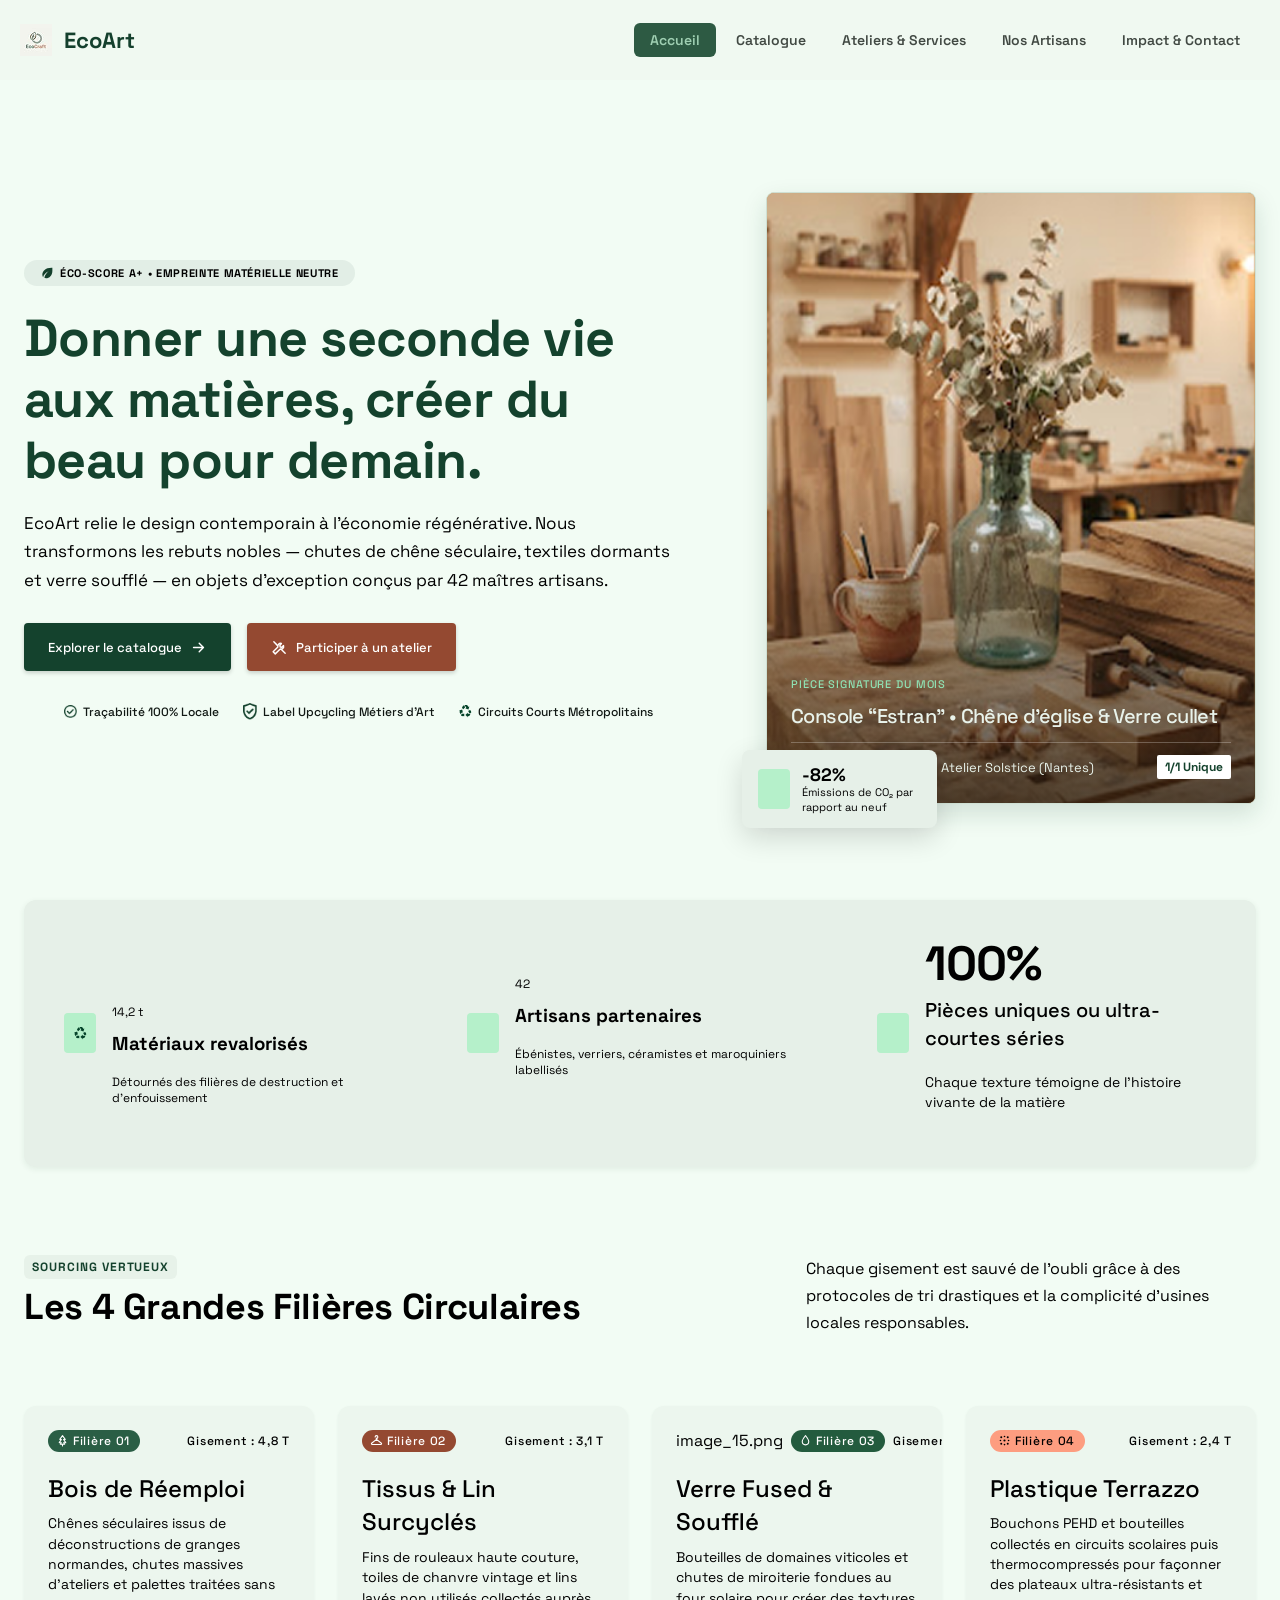
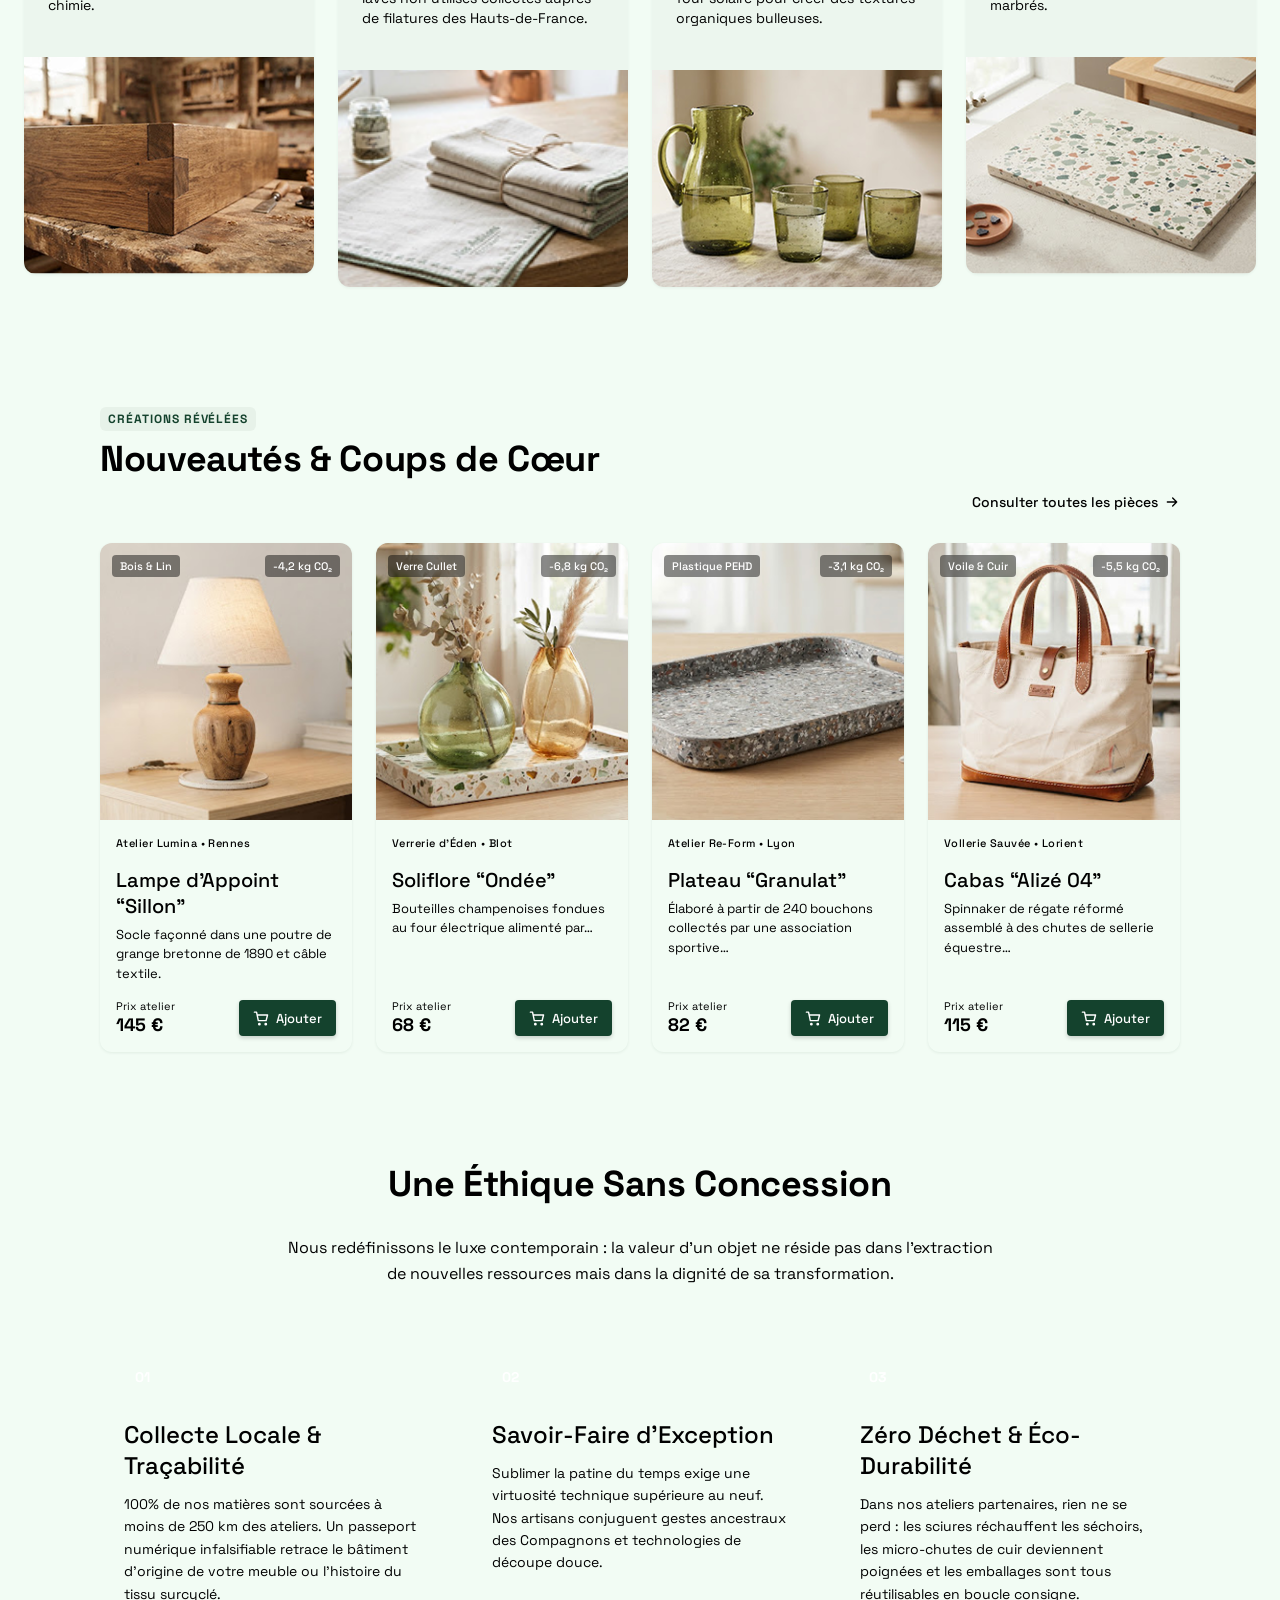
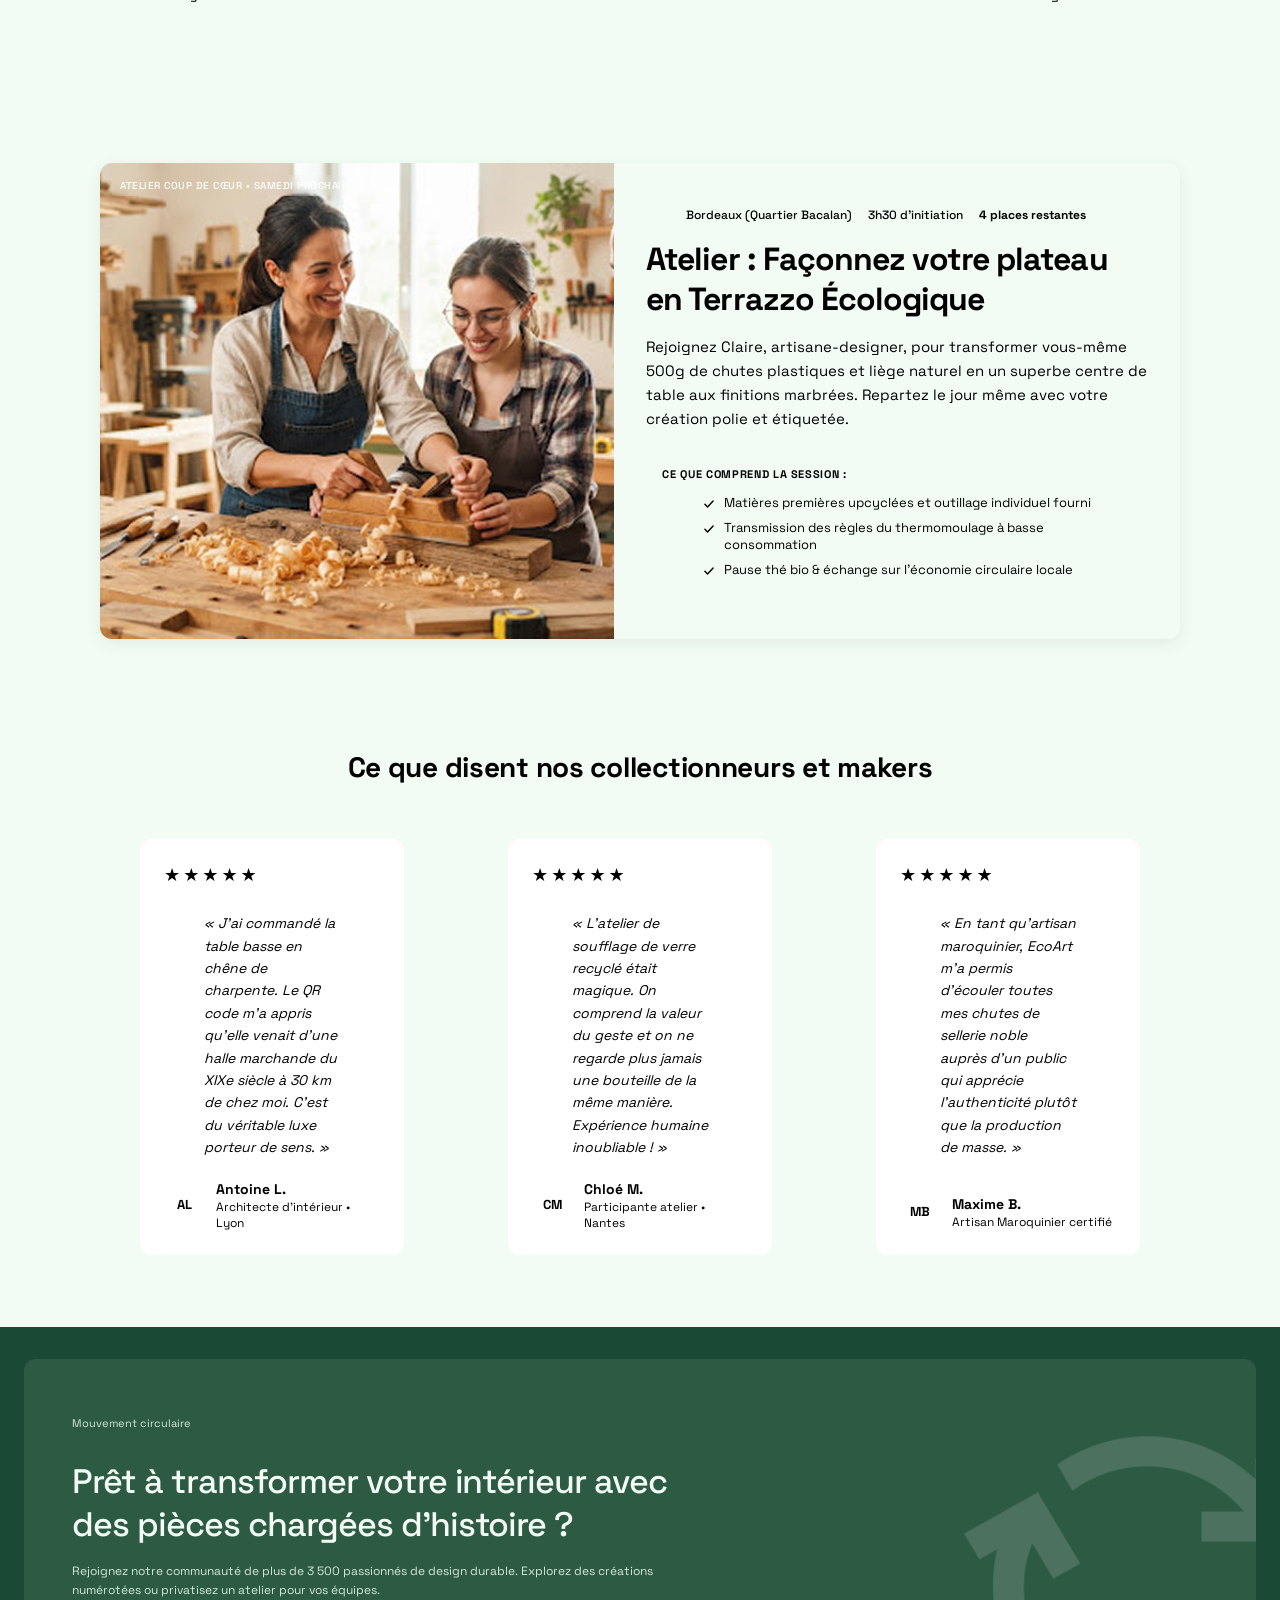
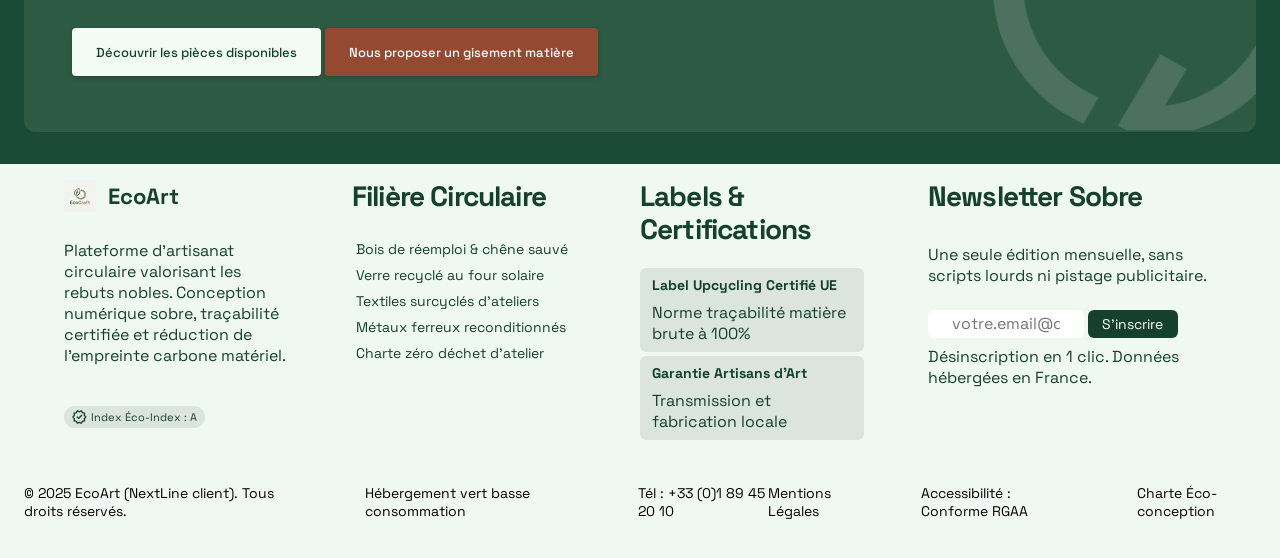
==== commit 913949b0: "adding missing pictures" ====
--- a/index.html
+++ b/index.html
@@ -11,7 +11,7 @@
     <link rel="stylesheet" href="CSS/responsive.css">
 
 </head>
-<body>
+<body class="home-body">
 <header>
         <nav class="nav_bar">
             <a href="index.html"><img src="assets/icons/Logo EcoArt.png" alt="Logo EcoArt">EcoArt</a>
@@ -130,6 +130,204 @@
   </div>
 </section>
 
+<section class="filieres">
+
+  <header class="filieres-header">
+    <div>
+      <p class="eyebrow">Sourcing vertueux</p>
+      <h2>Les 4 Grandes Filières Circulaires</h2>
+    </div>
+    <p class="filieres-intro">Chaque gisement est sauvé de l'oubli grâce à des protocoles de tri drastiques et la complicité d'usines locales responsables.</p>
+  </header>
+
+  <div class="filieres-grid">
+
+    <article class="fcard">
+      <div class="fcard-body">
+        <div class="fcard-top">
+          <span class="pill pill--forest">
+            <svg viewBox="0 0 24 24" fill="none" stroke="currentColor" stroke-width="2" stroke-linecap="round" stroke-linejoin="round" aria-hidden="true"><path d="M12 3l-5 7h3l-4 6h4l-2 3h8l-2-3h4l-4-6h3z"/><path d="M12 19v3"/></svg>
+            Filière 01
+          </span>
+          <span class="gisement">Gisement : 4,8 T</span>
+        </div>
+        <h3>Bois de Réemploi</h3>
+        <p>Chênes séculaires issus de déconstructions de granges normandes, chutes massives d'ateliers et palettes traitées sans chimie.</p>
+      </div>
+      <img src="assets/pictures/image_6.png" alt="Assemblage à queues d'aronde en chêne sur un établi">
+    </article>
+
+    <article class="fcard">
+      <div class="fcard-body">
+        <div class="fcard-top">
+          <span class="pill pill--clay">
+            <svg viewBox="0 0 24 24" fill="none" stroke="currentColor" stroke-width="2" stroke-linecap="round" stroke-linejoin="round" aria-hidden="true"><path d="M12 8a2.500 2.500 0 1 0-2.500-2.500"/><path d="M12 8v2"/><path d="M12 10L3 17a1.500 1.500 0 0 0 1 2.500h16a1.500 1.500 0 0 0 1-2.500z"/></svg>
+            Filière 02
+          </span>
+          <span class="gisement">Gisement : 3,1 T</span>
+        </div>
+        <h3>Tissus &amp; Lin Surcyclés</h3>
+        <p>Fins de rouleaux haute couture, toiles de chanvre vintage et lins lavés non utilisés collectés auprès de filatures des Hauts-de-France.</p>
+      </div>
+      <img src="assets/pictures/image_29.png" alt="Échantillons de tissus en lin sur une table en bois">
+    </article>
+
+    <article class="fcard">
+      <div class="fcard-body">
+        <div class="fcard-top">image_15.png
+          <span class="pill pill--green">
+            <svg viewBox="0 0 24 24" fill="none" stroke="currentColor" stroke-width="2" stroke-linecap="round" stroke-linejoin="round" aria-hidden="true"><path d="M12 3c3.500 4.500 6 7.500 6 11a6 6 0 0 1-12 0c0-3.500 2.500-6.500 6-11z"/></svg>
+            Filière 03
+          </span>
+          <span class="gisement">Gisement : 3,9 T</span>
+        </div>
+        <h3>Verre Fused &amp; Soufflé</h3>
+        <p>Bouteilles de domaines viticoles et chutes de miroiterie fondues au four solaire pour créer des textures organiques bulleuses.</p>
+      </div>
+      <img src="assets/pictures/image_8.png" alt="Carafe et verres en verre soufflé vert">
+    </article>
+
+    <article class="fcard">
+      <div class="fcard-body">
+        <div class="fcard-top">
+          <span class="pill pill--salmon">
+            <svg viewBox="0 0 24 24" fill="currentColor" aria-hidden="true"><circle cx="6" cy="6" r="1.800"/><circle cx="12" cy="4.500" r="1.500"/><circle cx="18" cy="6" r="1.800"/><circle cx="4.500" cy="12" r="1.500"/><circle cx="12" cy="12" r="2"/><circle cx="19.500" cy="12" r="1.500"/><circle cx="6" cy="18" r="1.800"/><circle cx="12" cy="19.500" r="1.500"/><circle cx="18" cy="18" r="1.800"/></svg>
+            Filière 04
+          </span>
+          <span class="gisement">Gisement : 2,4 T</span>
+        </div>
+        <h3>Plastique Terrazzo</h3>
+        <p>Bouchons PEHD et bouteilles collectés en circuits scolaires puis thermocompressés pour façonner des plateaux ultra-résistants et marbrés.</p>
+      </div>
+      <img src="assets/pictures/image_15.png" alt="Plateau en plastique recyclé façon terrazzo">
+    </article>
+
+  </div>
+</section>
+
+
+<section class="second-section" id="catalogue">
+  <header class="sec-head">
+    <div><p class="eyebrow">Créations révélées</p><h2>Nouveautés &amp; Coups de Cœur</h2></div>
+    <a class="link-arrow" href="#catalogue">Consulter toutes les pièces <svg viewBox="0 0 24 24" fill="none" stroke="currentColor" stroke-width="2" stroke-linecap="round" stroke-linejoin="round" aria-hidden="true"><path d="M5 12h14M13 6l6 6-6 6"/></svg></a>
+  </header>
+  <div class="pgrid">
+    <article class="pcard">
+      <div class="pcard-img"><img src="assets/pictures/image_3.png" alt="Lampe d'appoint en bois"><span class="chip">Bois &amp; Lin</span><span class="chip chip--r">-4,2 kg CO₂</span></div>
+      <div class="pcard-body">
+        <p class="maker">Atelier Lumina • Rennes</p>
+        <h3>Lampe d'Appoint “Sillon”</h3>
+        <p class="pdesc">Socle façonné dans une poutre de grange bretonne de 1890 et câble textile.</p>
+        <div class="pfoot"><div><span class="plabel">Prix atelier</span><strong>145 €</strong></div><button class="btn btn-primary btn-sm" type="button"><svg viewBox="0 0 24 24" fill="none" stroke="currentColor" stroke-width="2" stroke-linecap="round" stroke-linejoin="round" aria-hidden="true"><circle cx="9" cy="20" r="1"/><circle cx="18" cy="20" r="1"/><path d="M2 3h3l2.500 12h11l2-8H6"/></svg> Ajouter</button></div>
+      </div>
+    </article>
+    <article class="pcard">
+      <div class="pcard-img"><img src="assets/pictures/image_9.png" alt="Soliflore en verre"><span class="chip">Verre Cullet</span><span class="chip chip--r">-6,8 kg CO₂</span></div>
+      <div class="pcard-body">
+        <p class="maker">Verrerie d'Éden • Blot</p>
+        <h3>Soliflore “Ondée”</h3>
+        <p class="pdesc">Bouteilles champenoises fondues au four électrique alimenté par…</p>
+        <div class="pfoot"><div><span class="plabel">Prix atelier</span><strong>68 €</strong></div><button class="btn btn-primary btn-sm" type="button"><svg viewBox="0 0 24 24" fill="none" stroke="currentColor" stroke-width="2" stroke-linecap="round" stroke-linejoin="round" aria-hidden="true"><circle cx="9" cy="20" r="1"/><circle cx="18" cy="20" r="1"/><path d="M2 3h3l2.500 12h11l2-8H6"/></svg> Ajouter</button></div>
+      </div>
+    </article>
+    <article class="pcard">
+      <div class="pcard-img"><img src="assets/pictures/image_33.png" alt="Plateau granulat"><span class="chip">Plastique PEHD</span><span class="chip chip--r">-3,1 kg CO₂</span></div>
+      <div class="pcard-body">
+        <p class="maker">Atelier Re-Form • Lyon</p>
+        <h3>Plateau “Granulat”</h3>
+        <p class="pdesc">Élaboré à partir de 240 bouchons collectés par une association sportive…</p>
+        <div class="pfoot"><div><span class="plabel">Prix atelier</span><strong>82 €</strong></div><button class="btn btn-primary btn-sm" type="button"><svg viewBox="0 0 24 24" fill="none" stroke="currentColor" stroke-width="2" stroke-linecap="round" stroke-linejoin="round" aria-hidden="true"><circle cx="9" cy="20" r="1"/><circle cx="18" cy="20" r="1"/><path d="M2 3h3l2.500 12h11l2-8H6"/></svg> Ajouter</button></div>
+      </div>
+    </article>
+    <article class="pcard">
+      <div class="pcard-img"><img src="assets/pictures/image_10.png" alt="Cabas en toile"><span class="chip">Voile &amp; Cuir</span><span class="chip chip--r">-5,5 kg CO₂</span></div>
+      <div class="pcard-body">
+        <p class="maker">Vollerie Sauvée • Lorient</p>
+        <h3>Cabas “Alizé 04”</h3>
+        <p class="pdesc">Spinnaker de régate réformé assemblé à des chutes de sellerie équestre…</p>
+        <div class="pfoot"><div><span class="plabel">Prix atelier</span><strong>115 €</strong></div><button class="btn btn-primary btn-sm" type="button"><svg viewBox="0 0 24 24" fill="none" stroke="currentColor" stroke-width="2" stroke-linecap="round" stroke-linejoin="round" aria-hidden="true"><circle cx="9" cy="20" r="1"/><circle cx="18" cy="20" r="1"/><path d="M2 3h3l2.500 12h11l2-8H6"/></svg> Ajouter</button></div>
+      </div>
+    </article>
+  </div>
+</section>
+
+  <section class="second-section">
+    <header class="sec-center">
+      <h2>Une Éthique Sans Concession</h2>
+      <p>Nous redéfinissons le luxe contemporain : la valeur d'un objet ne réside pas dans l'extraction de nouvelles ressources mais dans la dignité de sa transformation.</p>
+    </header>
+    <div class="egrid">
+      <article class="ecard"><span class="num">01</span><h3>Collecte Locale &amp; Traçabilité</h3><p>100% de nos matières sont sourcées à moins de 250 km des ateliers. Un passeport numérique infalsifiable retrace le bâtiment d'origine de votre meuble ou l'histoire du tissu surcyclé.</p></article>
+      <article class="ecard"><span class="num">02</span><h3>Savoir-Faire d'Exception</h3><p>Sublimer la patine du temps exige une virtuosité technique supérieure au neuf. Nos artisans conjuguent gestes ancestraux des Compagnons et technologies de découpe douce.</p></article>
+      <article class="ecard"><span class="num">03</span><h3>Zéro Déchet &amp; Éco-Durabilité</h3><p>Dans nos ateliers partenaires, rien ne se perd : les sciures réchauffent les séchoirs, les micro-chutes de cuir deviennent poignées et les emballages sont tous réutilisables en boucle consigne.</p></article>
+    </div>
+  </section>
+
+
+  <section class="second-section" id="ateliers">
+    <article class="atelier">
+      <div class="atelier-img">
+        <img src="assets/pictures/image_23.png" alt="Deux femmes rabotant une planche dans un atelier">
+      <span class="chip chip--clay">Atelier coup de cœur • Samedi prochain</span>
+    </div>
+    <div class="atelier-body">
+      <ul class="meta">
+        <li>Bordeaux (Quartier Bacalan)</li>
+        <li>3h30 d'initiation</li>
+        <li class="meta-warn">4 places restantes</li>
+      </ul>
+      <h2>Atelier : Façonnez votre plateau en Terrazzo Écologique</h2>
+      <p>Rejoignez Claire, artisane-designer, pour transformer vous-même 500g de chutes plastiques et liège naturel en un superbe centre de table aux finitions marbrées. Repartez le jour même avec votre création polie et étiquetée.</p>
+      <div class="includes">
+        <p class="includes-title">Ce que comprend la session :</p>
+        <ul>
+          <li><svg viewBox="0 0 24 24" fill="none" stroke="currentColor" stroke-width="2.500" stroke-linecap="round" stroke-linejoin="round" aria-hidden="true"><path d="M5 12.500l4.500 4.500L19 7"/></svg> Matières premières upcyclées et outillage individuel fourni</li>
+          <li><svg viewBox="0 0 24 24" fill="none" stroke="currentColor" stroke-width="2.500" stroke-linecap="round" stroke-linejoin="round" aria-hidden="true"><path d="M5 12.500l4.500 4.500L19 7"/></svg> Transmission des règles du thermomoulage à basse consommation</li>
+          <li><svg viewBox="0 0 24 24" fill="none" stroke="currentColor" stroke-width="2.500" stroke-linecap="round" stroke-linejoin="round" aria-hidden="true"><path d="M5 12.500l4.500 4.500L19 7"/></svg> Pause thé bio &amp; échange sur l'économie circulaire locale</li>
+        </ul>
+      </div>
+    </div>
+  </article>
+</section>
+
+
+<section class="second-section">
+  <header class="sec-center"><h2 class="h2-sm">Ce que disent nos collectionneurs et makers</h2></header>
+  <div class="tgrid">
+    <figure class="tcard">
+      <div class="stars" aria-label="5 étoiles sur 5">★★★★★</div>
+      <blockquote>« J'ai commandé la table basse en chêne de charpente. Le QR code m'a appris qu'elle venait d'une halle marchande du XIXe siècle à 30 km de chez moi. C'est du véritable luxe porteur de sens. »</blockquote>
+      <figcaption><span class="avatar avatar--mint">AL</span><span><strong>Antoine L.</strong><small>Architecte d'intérieur • Lyon</small></span></figcaption>
+    </figure>
+    <figure class="tcard">
+      <div class="stars" aria-label="5 étoiles sur 5">★★★★★</div>
+      <blockquote>« L'atelier de soufflage de verre recyclé était magique. On comprend la valeur du geste et on ne regarde plus jamais une bouteille de la même manière. Expérience humaine inoubliable ! »</blockquote>
+      <figcaption><span class="avatar avatar--salmon">CM</span><span><strong>Chloé M.</strong><small>Participante atelier • Nantes</small></span></figcaption>
+    </figure>
+    <figure class="tcard">
+      <div class="stars" aria-label="5 étoiles sur 5">★★★★★</div>
+      <blockquote>« En tant qu'artisan maroquinier, EcoArt m'a permis d'écouler toutes mes chutes de sellerie noble auprès d'un public qui apprécie l'authenticité plutôt que la production de masse. »</blockquote>
+      <figcaption><span class="avatar avatar--mint">MB</span><span><strong>Maxime B.</strong><small>Artisan Maroquinier certifié</small></span></figcaption>
+    </figure>
+  </div>
+</section>
+</main>
+
+<section class="cta-wrap">
+  <div class="cta">
+    <div class="cta-text">
+      <p class="p-settings">Mouvement circulaire</p>
+      <h2>Prêt à transformer votre intérieur avec des pièces chargées d'histoire ?</h2>
+      <p>Rejoignez notre communauté de plus de 3 500 passionnés de design durable. Explorez des créations numérotées ou privatisez un atelier pour vos équipes.</p>
+      <div class="actions">
+        <a class="btn btn-light" href="#catalogue">Découvrir les pièces disponibles</a>
+        <a class="btn btn-secondary" href="#ateliers">Nous proposer un gisement matière</a>
+      </div>
+    </div>
+     <img src="assets/pictures/Container.png" alt="icon">
+  </div>
+</section>
+
     <footer>
         <div class="footer_section">
             <div class="footer_first_div">
--- a/CSS/style.css
+++ b/CSS/style.css
@@ -89,8 +89,8 @@
   width: 100%;
   height: fit-content;
   display: flex;
-  padding: 0 var(--space-5);
-  background-color: rgb(239, 144, 144);
+  padding: var(--space-4) var(--space-5);
+  background-color: var(--color-bg);
 }
 .catalog_title{
   width: 65%;
@@ -98,16 +98,129 @@
 .catalog_title h4{
   display: flex;
   align-items: center;
+  color: var(--color-brown);
 }
 .catalog_title h4 div{
-  width: var(--space-1);
-  height: var(--space-1);
-  /* padding: 10px; */
+  width: var(--space-3);
+  height: var(--space-3);
   background-color: var(--color-brown);
+  border-radius: 50%;
+  margin: var(--space-1)
 }
 .catalog_title h1{
-  font-size: var(--text-4xl);
-}
+  font-size: var(--text-title-hero);
+  padding-right: var(--space-7);
+}
+.catalog_title p{
+  color: var(--color-textp);
+  font-size: var(--text-base);
+}
+.section_2_hero{
+  width: 35%;
+  display: flex;
+  align-items: end;
+  justify-content: center;
+}
+.section_2_hero_div{
+  display: flex;
+  background-color: var(--color-hero-card);
+  border-radius: var(--radius-md);
+  padding: var(--space-3) var(--space-6);
+  gap: var(--space-8);
+}
+.section_2_hero_div div h1 {
+  font-size: var(--text-3xl);
+}
+.section_2_hero_div div h3 {
+  font-size: var(--text-sm);
+}
+.section_2_hero_div div h1 span {
+  font-size: var(--text-sm);
+}
+.sort_section{
+  background-color: var(--color-white);
+}
+.search_bar{
+  width: 100%;
+  display: grid;
+  grid-template-columns:  auto auto auto;
+  padding: var(--space-5);
+}
+.search_bar div {
+  display: flex; 
+  justify-content: center;
+}
+.search_container{
+  display: flex;
+  align-items: center;
+  background-color: var(--color-hero-card);
+  padding: var(--space-3) var(--space-6);
+  border-radius: var(--radius-sm);
+  gap: var(--space-2);
+}
+.search_icon{
+  width: var(--space-4);
+  height: var(--space-4);
+  
+}
+.search_container input {
+  border: none;
+  background-color: var(--color-hero-card);
+}
+.search_container input:focus {
+  border: none;
+}
+.search_midle{
+  width: 100%;
+  height: auto;
+  display: flex;
+  justify-content: center;
+  align-items: center;
+  gap: var(--space-5);
+  background-color: red;
+}
+.search_midle div{
+  display: flex;
+  gap: var(--space-5);
+}
+
+
+
+
+
+
+
+
+
+
+
+
+
+
+
+
+
+
+
+
+
+
+
+
+
+
+
+
+
+
+
+
+
+
+
+
+
+
 /* ========================================= */
 footer{
   display: flex;
@@ -1103,19 +1216,244 @@
 .stat strong { display: block; font-size: 18px; color: var(--forest); line-height: 1.2; }
 .stat span { font-size: 11px; line-height: 1.3; color: var(--text); display: block; }
 
-.statss { max-width: 1128px; margin: 0 auto; padding: 40px 24px; }
-.statss-card { display: grid; grid-template-columns: repeat(3, 1fr); align-items: center; background: var(--card-bg); border-radius: 12px; box-shadow: 0 2px 6px rgba(20, 64, 44, .08); padding: 48px 0; }
+.statss { max-width: 1400px; margin: 0 auto; padding: 40px 24px; }
+.statss-card { display: grid; grid-template-columns: repeat(3, 1fr); align-items: center; background: var(--color-small-nav); border-radius: 12px; box-shadow: 0 2px 6px rgba(20, 64, 44, .08); padding: 40px 0; }
 .statt-item { display: flex; align-items: center; gap: 16px; padding: 0 32px; height: 100%; }
 .statt-item + .stat-item { border-left: 1px solid var(--divider); }
 .statt-item:first-child { padding-left: 40px; }
 .statt-icon { flex: none; width: 56px; height: 56px; display: grid; place-items: center; background: var(--icon-bg); border-radius: 8px; }
 .statt-icon img { width: 28.04px; height: 28px; }
-.statt-icon--forest { color: var(--forest); }
-.statt-icon--clay { color: var(--clay); }
-.statt-icon--green { color: var(--green); }
+.statt-icon--1 { color: var(--forest); }
+.statt-icon--2 { color: var(--clay); }
+.statt-icon--3 { color: var(--green); }
 .statt-number { font-size: 48px; font-weight: 700; line-height: 1; letter-spacing: -.02em; margin-bottom: 8px; }
-.statt-number--forest { color: var(--forest); }
-.statt-number--clay { color: var(--clay); }
-.statt-number--green { color: var(--green); }
-.statt-title { font-size: 20px; font-weight: 500; line-height: 1.4; color: var(--title); }
+.statt-number--1 { color: var(--forest); }
+.statt-number--2 { color: var(--color-green-dark); }
+.statt-number--3 { color: #2D5A43; }
+.statt-title { font-size: 20px; font-weight: 500; line-height: 1.4; color: var(--text-font); }
 .statt-desc { font-size: 14px; line-height: 1.45; margin-top: 0.5px; }
+
+/*page services*/
+
+
+.services-hero {
+  max-width: var(--container-max);
+  margin: 0 auto;
+  padding: var(--space-7) var(--space-5);
+
+  display: grid;
+  grid-template-columns: 1fr auto;
+  grid-template-areas:
+    "texte   stats"
+    "filtres filtres";
+  align-items: center;
+  column-gap: var(--space-7);
+  row-gap: var(--space-5);
+}
+
+.hero-text { grid-area: texte; }
+.stats     { grid-area: stats; }
+.filtres   { grid-area: filtres; }
+
+.hero-text {
+  grid-area: texte;
+  max-width: 640px;
+}
+
+.services-badge {
+  display: inline-flex;
+  align-items: center;
+  gap: var(--space-2);
+  padding: var(--space-1) var(--space-3);
+  margin-bottom: var(--space-4);
+  background: var(--color-left-badge);
+  color: var(--color-green-dark);
+  font-size: var(--text-xs);
+  font-weight: var(--weight-medium);
+  text-transform: capitalize;
+  border-radius: var(--radius-pill);
+}
+
+.services-badge img {
+  width: 16px;
+  height: 16px;
+}
+
+.hero-text h1 {
+  font-size: var(--text-2xl);
+  line-height: var(--line-tight);
+  color: var(--color-green-dark);
+  margin-bottom: var(--space-4);
+}
+
+.hero-text p {
+  color: var(--color-textp);
+}
+
+/** After Stats **/
+.filieres {max-width: 1400px; margin: 0 auto; padding: 48px 24px 64px;}
+.filieres-header {
+  display: flex;
+  justify-content: space-between;
+  align-items: flex-start;
+  gap: 48px;
+  margin-bottom: 48px;
+}
+.eyebrow {
+  color: var(--color-btn-home);
+  font-size: 12px;
+  font-weight: 700;
+  letter-spacing: .08em;
+  text-transform: uppercase;
+  margin-bottom: 8px;
+}
+.h2-after-p {color: var(--color-btn-home);}
+.filieres-header h2 {
+  font-size: 36px;
+  line-height: 1.15;
+  font-weight: 700;
+  letter-spacing: -.01em;
+  color: var(--forest);
+}
+.filieres-intro {
+  max-width: 450px;
+  font-size: 16px;
+  line-height: 1.7;
+}
+
+.filieres-grid {
+  display: grid;
+  grid-template-columns: repeat(4, 1fr);
+  gap: 24px;
+  align-items: start;         
+}
+
+
+.fcard {
+  display: flex;
+  flex-direction: column;
+  background: #ECF6EE;
+  border-radius: 12px;
+  overflow: hidden;
+  box-shadow: 0 1px 3px rgba(20, 64, 44, .06);
+}
+.fcard-body { padding: 24px 24px 28px; }
+.fcard img {
+  display: block;
+  width: 100%;
+  height: 217px;
+  object-fit: cover;
+}
+
+.fcard-top {
+  display: flex;
+  align-items: center;
+  justify-content: space-between;
+  gap: 8px;
+  margin-bottom: 20px;
+}
+.pill {
+  display: inline-flex;
+  align-items: center;
+  gap: 4px;
+  height: 22px;
+  padding: 0 10px 0 8px;
+  border-radius: 999px;
+  font-size: 12px;
+  font-weight: 500;
+  letter-spacing: .06em;
+  color: #fff;
+  white-space: nowrap;
+}
+.pill svg { width: 13px; height: 13px; flex: none; }
+.pill--forest { background: #2a5e45; }
+.pill--clay   { background: var(--color-btn-home2); }
+.pill--green  { background: #235B3E; }
+.pill--salmon { background: #FD9D80; color: var(--ink); }
+
+.gisement {
+  font-size: 12px;
+  font-weight: 500;
+  letter-spacing: .06em;
+  color: var(--text);
+  white-space: nowrap;
+}
+
+.fcard h3 {
+  font-size: 24px;
+  font-weight: 500;
+  line-height: 1.4;
+  color: var(--ink);
+  margin-bottom: 8px;
+}
+.fcard p {
+  font-size: 14px;
+  line-height: 1.45;
+}
+.home-body {background-color: #F2FCF4;}
+.second-section { max-width: 1128px; margin: 0 auto; padding: 56px 24px; }
+.sec-head { display: flex; justify-content: space-between; align-items: flex-end; gap: 24px; margin-bottom: 32px; }
+.sec-head h2, .sec-center h2 { font-size: 36px; line-height: 1.15; font-weight: 700; color: var(--forest); letter-spacing: -.01em; }
+.sec-center { text-align: center; max-width: 720px; margin: 0 auto 40px; }
+.sec-center p { margin-top: 12px; font-size: 16px; line-height: 1.6; }
+.h2-sm { font-size: 28px !important; }
+.link-arrow { display: inline-flex; align-items: center; gap: 6px; color: var(--forest); font-size: 14px; font-weight: 500; text-decoration: none; white-space: nowrap; }
+.link-arrow svg { width: 16px; height: 16px; }
+.btn-sm { height: 36px; padding: 0 14px; font-size: 13px; gap: 6px; }
+.btn-light { background: var(--color-btn-home3); color: var(--color-btn-home); }
+.chip { position: absolute; top: 12px; left: 12px; background: rgba(0,0,0,.45); color: #fff; font-size: 11px; font-weight: 500; padding: 4px 8px; border-radius: 4px; backdrop-filter: blur(4px); }
+.chip--r { left: auto; right: 12px; }
+.chip--clay { background: var(--clay); text-transform: uppercase; letter-spacing: .05em; font-size: 10px; border-radius: 2px; }
+
+.pgrid { display: grid; grid-template-columns: repeat(4, 1fr); gap: 24px; }
+.pcard { display: flex; flex-direction: column; background: var(--fcard-bg); border-radius: 12px; overflow: hidden; box-shadow: 0 1px 3px rgba(20,64,44,.08); }
+.pcard-img { position: relative; aspect-ratio: 1 / 1.1; }
+.pcard-img img { display: block; width: 100%; height: 100%; object-fit: cover; }
+.pcard-body { display: flex; flex-direction: column; flex: 1; padding: 16px; }
+.maker { font-size: 11px; font-weight: 500; letter-spacing: .04em; }
+.pcard h3 { font-size: 20px; font-weight: 500; line-height: 1.3; color: var(--ink); margin: 6px 0; }
+.pdesc { font-size: 13px; line-height: 1.5; margin-bottom: 16px; }
+.pfoot { display: flex; justify-content: space-between; align-items: flex-end; margin-top: auto; }
+.plabel { display: block; font-size: 11px; }
+.pfoot strong { font-size: 18px; color: var(--forest); }
+
+.egrid {display: grid; grid-template-columns: repeat(3, 1fr); gap: 24px; background-color: #F2FCF4; }
+.ecard { background: var(--fcard-bg); border-radius: 12px; padding: 32px 24px; }
+.num { display: grid; place-items: center; width: 36px; height: 36px; border-radius: 6px; background: var(--forest); color: #fff; font-size: 14px; font-weight: 700; margin-bottom: 24px; }
+.ecard:nth-child(2) .num { background: var(--clay); }
+.ecard h3 { font-size: 24px; font-weight: 500; line-height: 1.3; color: var(--ink); margin-bottom: 12px; }
+.ecard p { font-size: 14px; line-height: 1.6; }
+
+.atelier { display: grid; grid-template-columns: 1fr 1.1fr; background: var(--fcard-bg); border-radius: 12px; overflow: hidden; box-shadow: 0 4px 16px rgba(20,64,44,.08); }
+.atelier-img { position: relative; min-height: 360px; }
+.atelier-img img { position: absolute; inset: 0; width: 100%; height: 100%; object-fit: cover; }
+.atelier-body { padding: 32px; }
+.meta { display: flex; flex-wrap: wrap; gap: 8px 16px; list-style: none; font-size: 12px; font-weight: 500; margin-bottom: 16px; }
+.meta-warn { color: var(--clay); font-weight: 700; }
+.atelier h2 { font-size: 32px; line-height: 1.25; font-weight: 700; color: var(--forest); margin-bottom: 16px; }
+.atelier-body > p { font-size: 15px; line-height: 1.6; margin-bottom: 20px; }
+.includes { background: var(--card-bg); border-radius: 8px; padding: 16px; }
+.includes-title { font-size: 11px; font-weight: 700; letter-spacing: .06em; text-transform: uppercase; color: var(--forest); margin-bottom: 10px; }
+.includes ul { list-style: none; display: grid; gap: 8px; font-size: 13px; }
+.includes li { display: flex; gap: 8px; align-items: flex-start; }
+.includes svg { width: 14px; height: 14px; flex: none; margin-top: 3px; color: var(--green); }
+
+.tgrid { display: grid; grid-template-columns: repeat(3, 1fr); gap: 24px;}
+.tcard { display: flex; flex-direction: column; background: var(--color-text-on-dark); border-radius: 12px; padding: 24px; }
+.stars { color: var(--clay); letter-spacing: 3px; font-size: 18px; margin-bottom: 12px; }
+.tcard blockquote { font-style: italic; font-size: 14px; line-height: 1.6; margin-bottom: 20px; }
+.tcard figcaption { display: flex; align-items: center; gap: 12px; margin-top: auto; }
+.tcard small { display: block; font-size: 12px; }
+.tcard strong { font-size: 14px; color: var(--ink); }
+.avatar { display: grid; place-items: center; width: 40px; height: 40px; flex: none; border-radius: 12px ; font-size: 13px; font-weight: 700; color: var(--forest); }
+.avatar--mint { background: var(--mint); }
+.avatar--salmon { background: var(--salmon); }
+
+.cta-wrap { background: #1a4a35; padding: 32px 24px; }
+.cta { position: relative; overflow: hidden; max-width: 1400px; margin: 0 auto; background: var(--color-green); border-radius: 12px; padding: 56px 48px; color: #fff; }
+.cta-text { position: relative; z-index: 1; max-width: 640px; }
+.p-settings { color: #B5F0CA; font-size: 11px; }
+.cta h2 { color: var(--color-btn-home3); font-size: 34px; line-height: 1.25; font-weight: 500; margin: 8px 0 16px; }
+.cta-text > p:not(.eyebrow) { color: #d4e8dc; line-height: 1.6; margin-bottom: 28px; }
+.cta .actions { margin: 0; }
+.cta img { position: absolute; right: 0px; top: 60%; width: 291.67px; height: 293.33px; transform: translateY(-50%); color: rgba(255,255,255,.1); }
--- a/CSS/variables.css
+++ b/CSS/variables.css
@@ -11,6 +11,7 @@
   --color-left-badge:#E9F3EB;
   --color-left-badge-icon: #B5F0CA;
   --color-small-nav: #E6F0E8;
+  --color-hero-card: #ECF6EE;
   /* ---------- Fonds ---------- */
   --page-bg: #f1fbf2;
   --color-bg: #F0F9F1;             /* fond general de la page */
@@ -32,7 +33,7 @@
   --color-textp: #414943;
   --color-btn-home: #14422D;
   --color-btn-home2: #944931;
-  
+  --color-btn-home3: #F2FCF4;
 
   /* ---------- Typographie ---------- */
   --text-font: "Space Grotesk", sans-serif, system-ui, -apple-system, "Segoe UI";
@@ -45,6 +46,7 @@
   --text-2xl: 2.25rem;   /* 36px : titre H1 mobile */
   --text-3xl: 2.75rem;   /* 44px : gros chiffres (impact) */
   --text-4xl: 3.5rem;  /* 56px */
+  --text-title-hero: 4rem;  /* title hero */
 
   --weight-regular: 400;
   --weight-medium: 500;
--- a/CSS/responsive.css
+++ b/CSS/responsive.css
@@ -92,3 +92,93 @@
 @media (min-width: 1024px) and (max-width: 1279px) {
 }
 
+
+/*
+   11. TABLETTE : 768px ET PLUS
+ */
+
+@media (min-width: 768px) {
+
+    .artisans-main {
+        padding: 40px 24px;
+    }
+
+    .artisans-intro-container {
+        grid-template-columns: 1.5fr 1fr;
+        align-items: start;
+    }
+
+    .intro h1 {
+        font-size: 44px;
+    }
+
+    .artisans-grid {
+        grid-template-columns: repeat(2, minmax(0, 1fr));
+    }
+
+    .artisan-card {
+        padding: 24px;
+    }
+
+    .artisans-location {
+        grid-template-columns: 1fr 1fr;
+        align-items: center;
+        padding: 32px;
+    }
+
+}
+
+
+/* 
+   12. ORDINATEUR : 1024px ET PLUS
+ */
+
+@media (min-width: 1024px) {
+
+    .artisans-main {
+        padding: 48px 32px;
+    }
+
+    .intro h1 {
+        font-size: 52px;
+    }
+
+    .artisans-intro-container {
+        grid-template-columns: 1.6fr 1fr;
+        gap: 48px;
+    }
+
+    .artisan-gallery img {
+        height: 130px;
+    }
+
+    .artisans-grid {
+        gap: 32px;
+    }
+
+    .artisans-location {
+        gap: 48px;
+    }
+
+}
+
+
+/*
+ GRAND ÉCRAN : 1280px ET PLUS
+ */
+
+@media (min-width: 1280px) {
+
+    .artisans-main {
+        padding: 56px 32px;
+    }
+
+    .intro h1 {
+        font-size: 58px;
+    }
+
+    .artisan-gallery img {
+        height: 150px;
+    }
+
+}
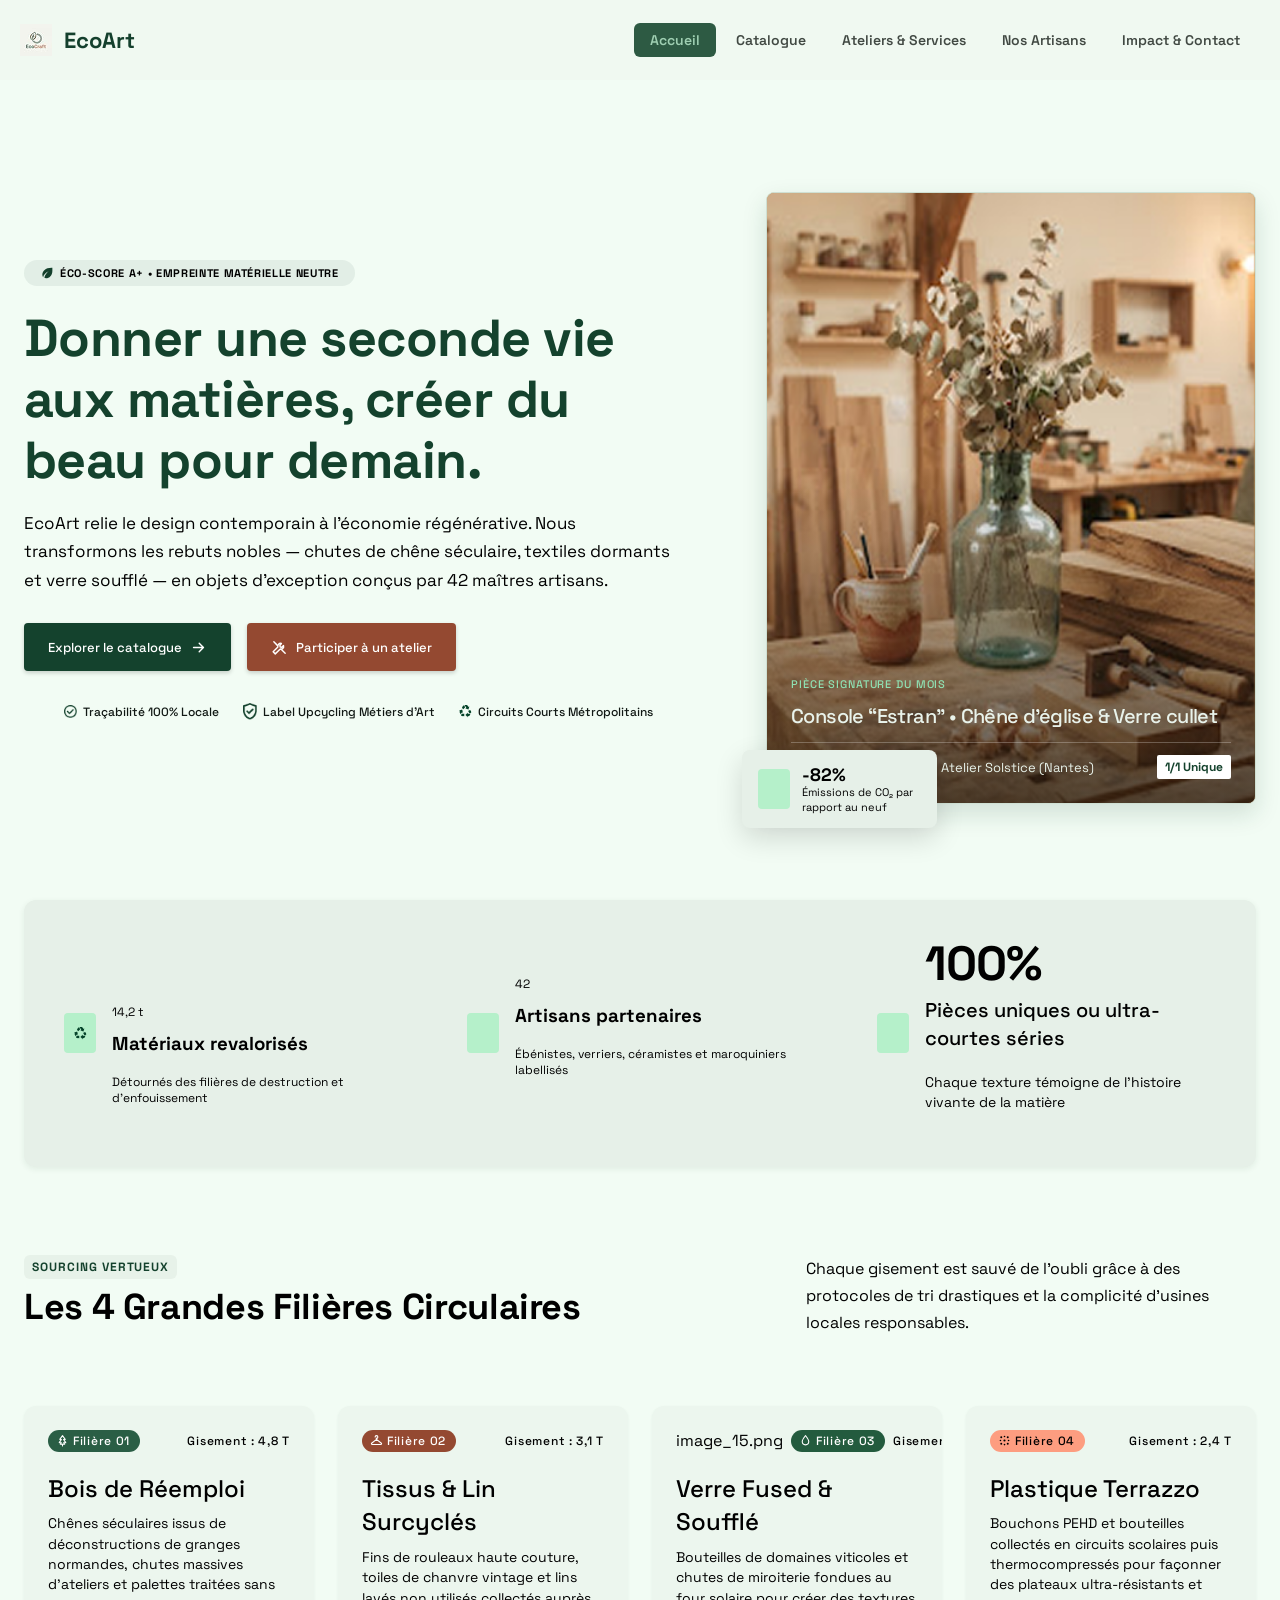
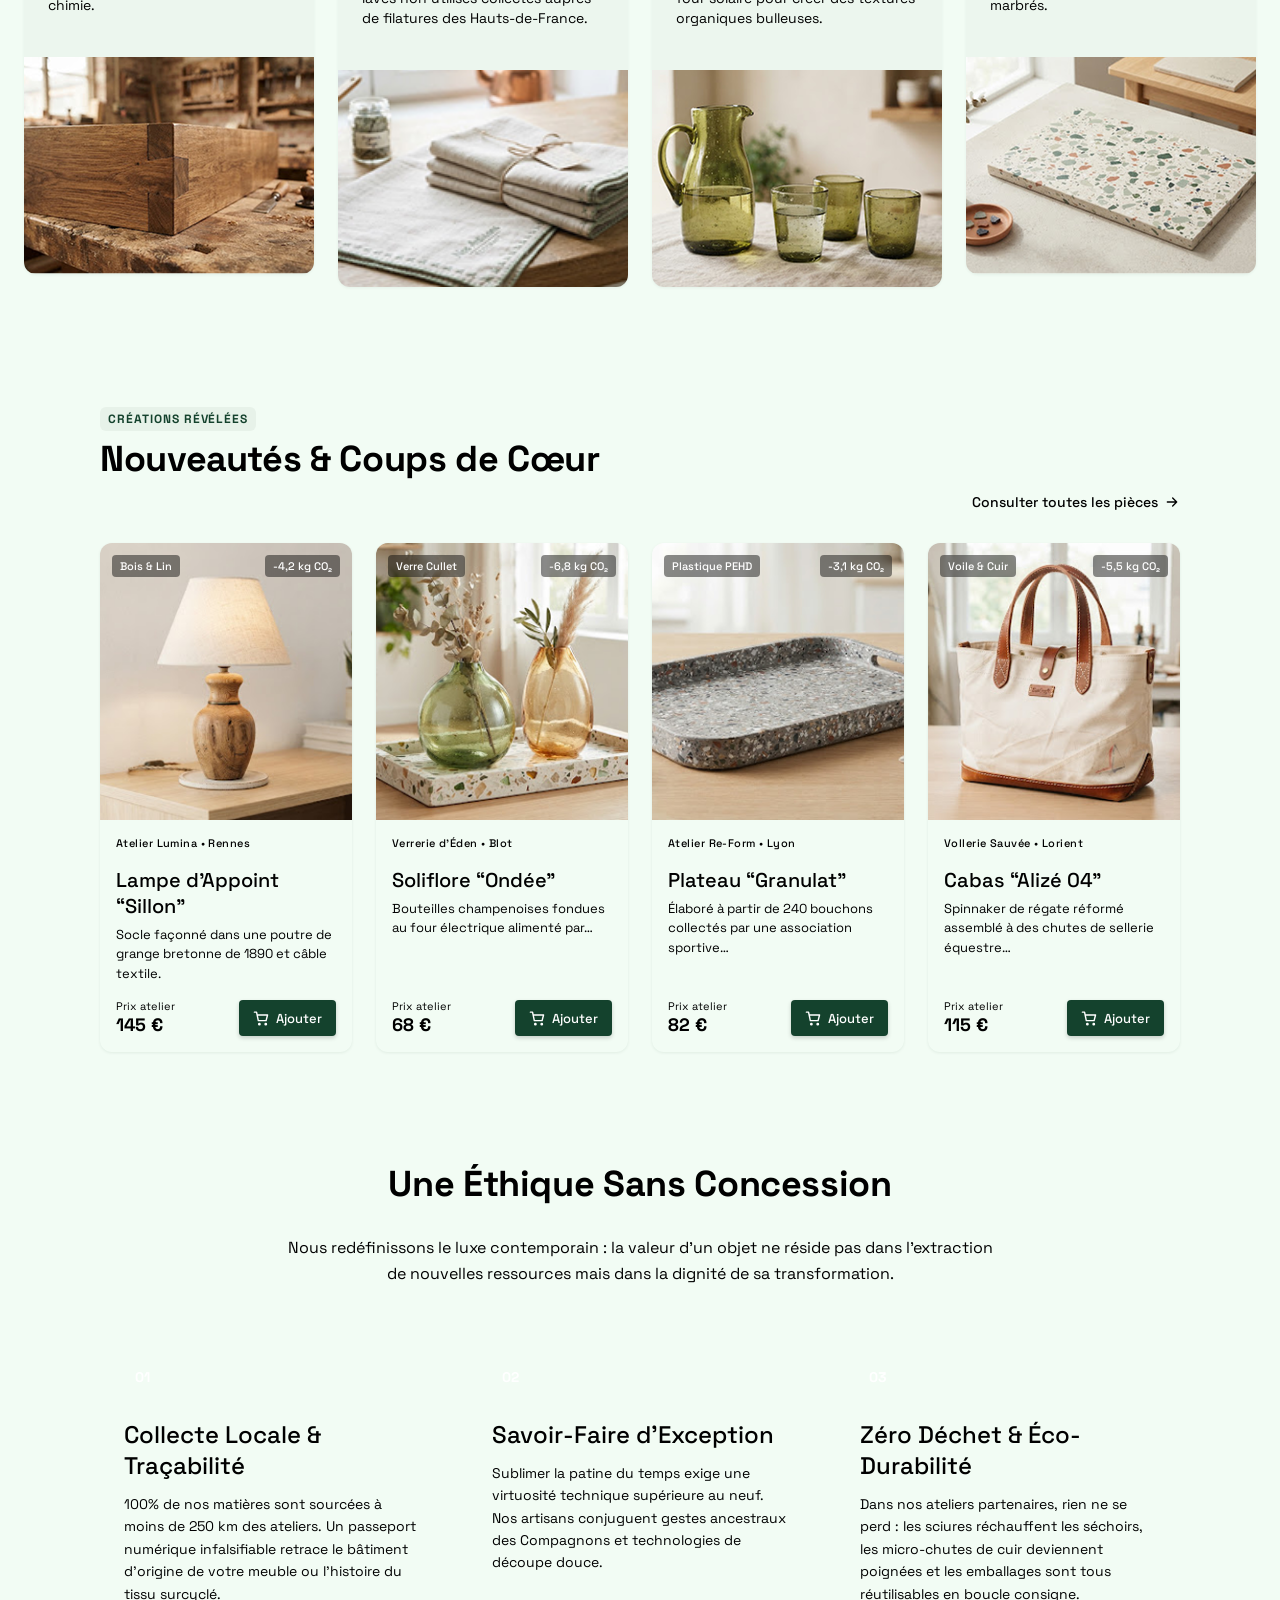
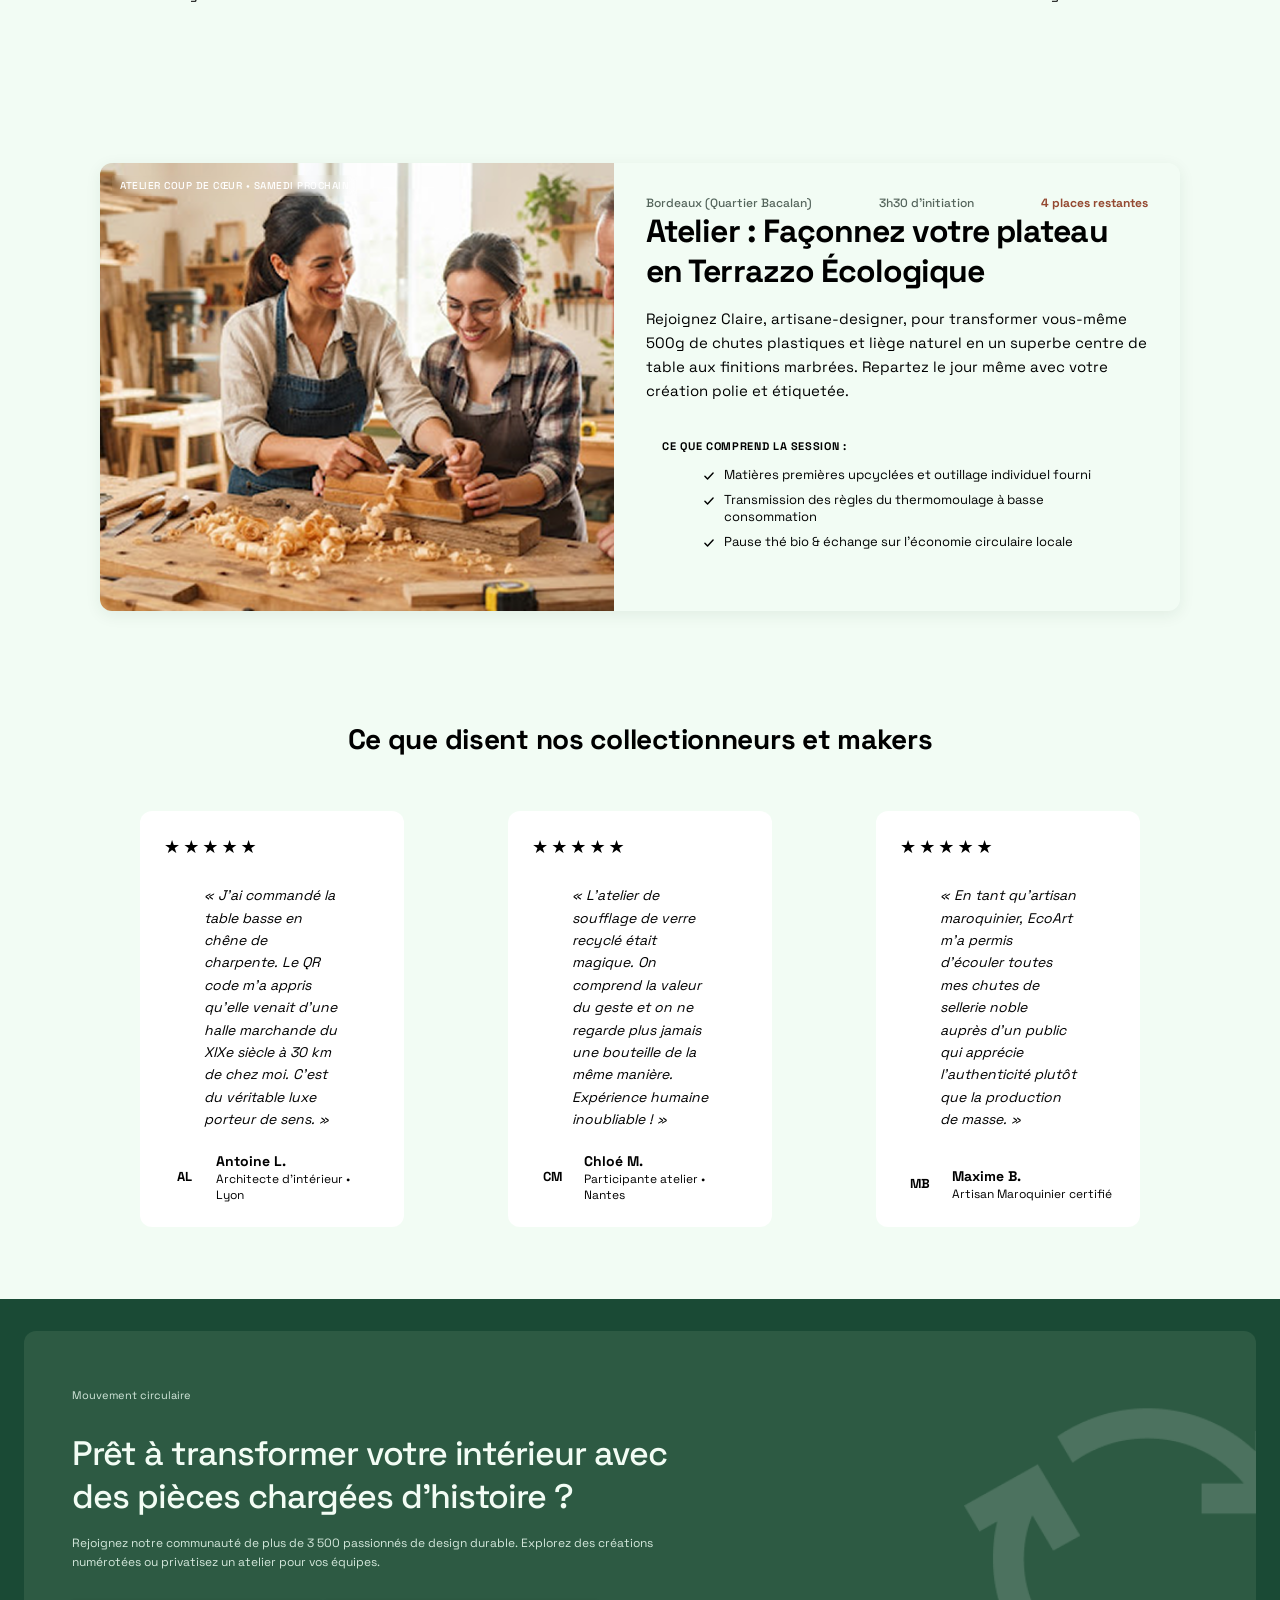
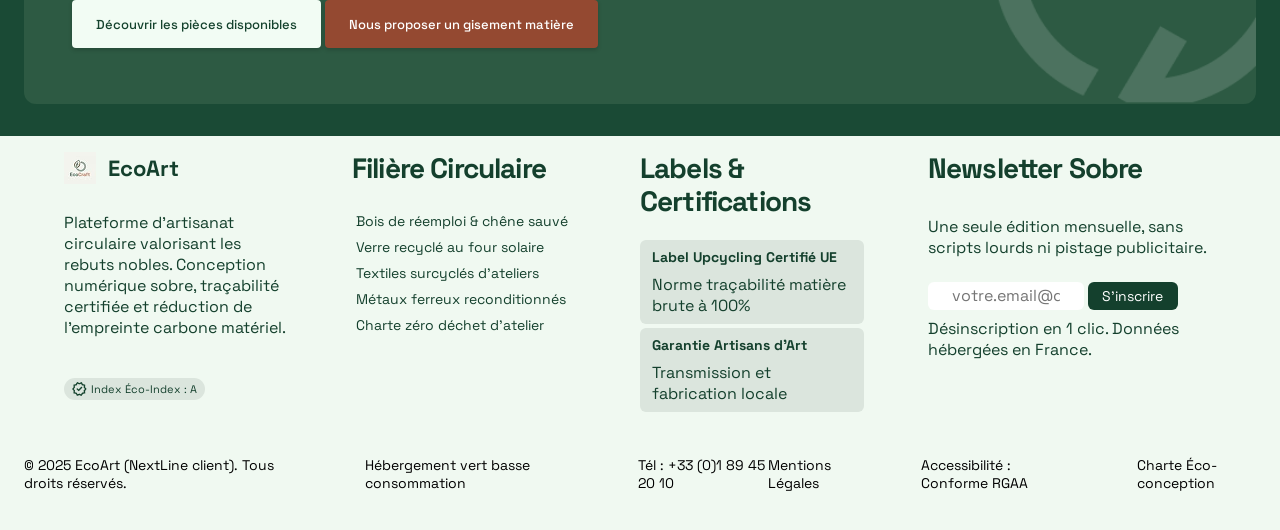
==== commit 99ee85a2: "Merge branch 'main' of https://github.com/medlaksai/EcoArt-Website into feature/services" ====
--- a/index.html
+++ b/index.html
@@ -40,11 +40,11 @@
     <p class="hero-p">EcoArt relie le design contemporain à l'économie régénérative. Nous transformons les rebuts nobles — chutes de chêne séculaire, textiles dormants et verre soufflé — en objets d'exception conçus par 42 maîtres artisans.</p>
 
     <div class="actions-btn">
-      <a class="btn btn-primary" href="#">
+      <a class="btn btn-primary" href="produits.html">
         Explorer le catalogue
         <svg viewBox="0 0 24 24" fill="none" stroke="currentColor" stroke-width="2" stroke-linecap="round" stroke-linejoin="round" aria-hidden="true"><path d="M5 12h14M13 6l6 6-6 6"/></svg>
       </a>
-      <a class="btn btn-secondary" href="#">
+      <a class="btn btn-secondary" href="services.html">
         <svg viewBox="0 0 24 24" fill="none" stroke="currentColor" stroke-width="2" stroke-linecap="round" stroke-linejoin="round" aria-hidden="true"><path d="M14.700 6.300a4 4 0 0 0-5 5L3 18l3 3 6.700-6.700a4 4 0 0 0 5-5l-2.500 2.500-2.200-.500-.500-2.200z"/><path d="M14 14l6 6M4 4l5 5"/></svg>
         Participer à un atelier
       </a>
--- a/CSS/style.css
+++ b/CSS/style.css
@@ -1232,164 +1232,6 @@
 .statt-number--3 { color: #2D5A43; }
 .statt-title { font-size: 20px; font-weight: 500; line-height: 1.4; color: var(--text-font); }
 .statt-desc { font-size: 14px; line-height: 1.45; margin-top: 0.5px; }
-
-/*page services*/
-
-
-.services-hero {
-  max-width: var(--container-max);
-  margin: 0 auto;
-  padding: var(--space-7) var(--space-5);
-
-  display: grid;
-  grid-template-columns: 1fr auto;
-  grid-template-areas:
-    "texte   stats"
-    "filtres filtres";
-  align-items: center;
-  column-gap: var(--space-7);
-  row-gap: var(--space-5);
-}
-
-.hero-text { grid-area: texte; }
-.stats     { grid-area: stats; }
-.filtres   { grid-area: filtres; }
-
-.hero-text {
-  grid-area: texte;
-  max-width: 640px;
-}
-
-.services-badge {
-  display: inline-flex;
-  align-items: center;
-  gap: var(--space-2);
-  padding: var(--space-1) var(--space-3);
-  margin-bottom: var(--space-4);
-  background: var(--color-left-badge);
-  color: var(--color-green-dark);
-  font-size: var(--text-xs);
-  font-weight: var(--weight-medium);
-  text-transform: capitalize;
-  border-radius: var(--radius-pill);
-}
-
-.services-badge img {
-  width: 16px;
-  height: 16px;
-}
-
-.hero-text h1 {
-  font-size: var(--text-2xl);
-  line-height: var(--line-tight);
-  color: var(--color-green-dark);
-  margin-bottom: var(--space-4);
-}
-
-.hero-text p {
-  color: var(--color-textp);
-}
-
-/** After Stats **/
-.filieres {max-width: 1400px; margin: 0 auto; padding: 48px 24px 64px;}
-.filieres-header {
-  display: flex;
-  justify-content: space-between;
-  align-items: flex-start;
-  gap: 48px;
-  margin-bottom: 48px;
-}
-.eyebrow {
-  color: var(--color-btn-home);
-  font-size: 12px;
-  font-weight: 700;
-  letter-spacing: .08em;
-  text-transform: uppercase;
-  margin-bottom: 8px;
-}
-.h2-after-p {color: var(--color-btn-home);}
-.filieres-header h2 {
-  font-size: 36px;
-  line-height: 1.15;
-  font-weight: 700;
-  letter-spacing: -.01em;
-  color: var(--forest);
-}
-.filieres-intro {
-  max-width: 450px;
-  font-size: 16px;
-  line-height: 1.7;
-}
-
-.filieres-grid {
-  display: grid;
-  grid-template-columns: repeat(4, 1fr);
-  gap: 24px;
-  align-items: start;         
-}
-
-
-.fcard {
-  display: flex;
-  flex-direction: column;
-  background: #ECF6EE;
-  border-radius: 12px;
-  overflow: hidden;
-  box-shadow: 0 1px 3px rgba(20, 64, 44, .06);
-}
-.fcard-body { padding: 24px 24px 28px; }
-.fcard img {
-  display: block;
-  width: 100%;
-  height: 217px;
-  object-fit: cover;
-}
-
-.fcard-top {
-  display: flex;
-  align-items: center;
-  justify-content: space-between;
-  gap: 8px;
-  margin-bottom: 20px;
-}
-.pill {
-  display: inline-flex;
-  align-items: center;
-  gap: 4px;
-  height: 22px;
-  padding: 0 10px 0 8px;
-  border-radius: 999px;
-  font-size: 12px;
-  font-weight: 500;
-  letter-spacing: .06em;
-  color: #fff;
-  white-space: nowrap;
-}
-.pill svg { width: 13px; height: 13px; flex: none; }
-.pill--forest { background: #2a5e45; }
-.pill--clay   { background: var(--color-btn-home2); }
-.pill--green  { background: #235B3E; }
-.pill--salmon { background: #FD9D80; color: var(--ink); }
-
-.gisement {
-  font-size: 12px;
-  font-weight: 500;
-  letter-spacing: .06em;
-  color: var(--text);
-  white-space: nowrap;
-}
-
-.fcard h3 {
-  font-size: 24px;
-  font-weight: 500;
-  line-height: 1.4;
-  color: var(--ink);
-  margin-bottom: 8px;
-}
-.fcard p {
-  font-size: 14px;
-  line-height: 1.45;
-}
 .home-body {background-color: #F2FCF4;}
 .second-section { max-width: 1128px; margin: 0 auto; padding: 56px 24px; }
 .sec-head { display: flex; justify-content: space-between; align-items: flex-end; gap: 24px; margin-bottom: 32px; }
@@ -1457,3 +1299,837 @@
 .cta-text > p:not(.eyebrow) { color: #d4e8dc; line-height: 1.6; margin-bottom: 28px; }
 .cta .actions { margin: 0; }
 .cta img { position: absolute; right: 0px; top: 60%; width: 291.67px; height: 293.33px; transform: translateY(-50%); color: rgba(255,255,255,.1); }
+.filieres {max-width: 1400px; margin: 0 auto; padding: 48px 24px 64px;}
+.filieres-header {
+  display: flex;
+  justify-content: space-between;
+  align-items: flex-start;
+  gap: 48px;
+  margin-bottom: 48px;
+}
+.eyebrow {
+  color: var(--color-btn-home);
+  font-size: 12px;
+  font-weight: 700;
+  letter-spacing: .08em;
+  text-transform: uppercase;
+  margin-bottom: 8px;
+}
+.h2-after-p {color: var(--color-btn-home);}
+.filieres-header h2 {
+  font-size: 36px;
+  line-height: 1.15;
+  font-weight: 700;
+  letter-spacing: -.01em;
+  color: var(--forest);
+}
+.filieres-intro {
+  max-width: 450px;
+  font-size: 16px;
+  line-height: 1.7;
+}
+
+.filieres-grid {
+  display: grid;
+  grid-template-columns: repeat(4, 1fr);
+  gap: 24px;
+  align-items: start;         
+}
+
+
+.fcard {
+  display: flex;
+  flex-direction: column;
+  background: #ECF6EE;
+  border-radius: 12px;
+  overflow: hidden;
+  box-shadow: 0 1px 3px rgba(20, 64, 44, .06);
+}
+.fcard-body { padding: 24px 24px 28px; }
+.fcard img {
+  display: block;
+  width: 100%;
+  height: 217px;
+  object-fit: cover;
+}
+
+.fcard-top {
+  display: flex;
+  align-items: center;
+  justify-content: space-between;
+  gap: 8px;
+  margin-bottom: 20px;
+}
+.pill {
+  display: inline-flex;
+  align-items: center;
+  gap: 4px;
+  height: 22px;
+  padding: 0 10px 0 8px;
+  border-radius: 999px;
+  font-size: 12px;
+  font-weight: 500;
+  letter-spacing: .06em;
+  color: #fff;
+  white-space: nowrap;
+}
+.pill svg { width: 13px; height: 13px; flex: none; }
+.pill--forest { background: #2a5e45; }
+.pill--clay   { background: var(--color-btn-home2); }
+.pill--green  { background: #235B3E; }
+.pill--salmon { background: #FD9D80; color: var(--ink); }
+
+.gisement {
+  font-size: 12px;
+  font-weight: 500;
+  letter-spacing: .06em;
+  color: var(--text);
+  white-space: nowrap;
+}
+
+.fcard h3 {
+  font-size: 24px;
+  font-weight: 500;
+  line-height: 1.4;
+  color: var(--ink);
+  margin-bottom: 8px;
+}
+.fcard p {
+  font-size: 14px;
+  line-height: 1.45;
+}
+
+/** After Stats **/
+.filieres {max-width: 1400px; margin: 0 auto; padding: 48px 24px 64px;}
+.filieres-header {
+  display: flex;
+  justify-content: space-between;
+  align-items: flex-start;
+  gap: 48px;
+  margin-bottom: 48px;
+}
+.eyebrow {
+  color: var(--color-btn-home);
+  font-size: 12px;
+  font-weight: 700;
+  letter-spacing: .08em;
+  text-transform: uppercase;
+  margin-bottom: 8px;
+}
+.h2-after-p {color: var(--color-btn-home);}
+.filieres-header h2 {
+  font-size: 36px;
+  line-height: 1.15;
+  font-weight: 700;
+  letter-spacing: -.01em;
+  color: var(--forest);
+}
+.filieres-intro {
+  max-width: 450px;
+  font-size: 16px;
+  line-height: 1.7;
+}
+
+.filieres-grid {
+  display: grid;
+  grid-template-columns: repeat(4, 1fr);
+  gap: 24px;
+  align-items: start;         
+}
+
+
+.fcard {
+  display: flex;
+  flex-direction: column;
+  background: #ECF6EE;
+  border-radius: 12px;
+  overflow: hidden;
+  box-shadow: 0 1px 3px rgba(20, 64, 44, .06);
+}
+.fcard-body { padding: 24px 24px 28px; }
+.fcard img {
+  display: block;
+  width: 100%;
+  height: 217px;
+  object-fit: cover;
+}
+
+.fcard-top {
+  display: flex;
+  align-items: center;
+  justify-content: space-between;
+  gap: 8px;
+  margin-bottom: 20px;
+}
+.pill {
+  display: inline-flex;
+  align-items: center;
+  gap: 4px;
+  height: 22px;
+  padding: 0 10px 0 8px;
+  border-radius: 999px;
+  font-size: 12px;
+  font-weight: 500;
+  letter-spacing: .06em;
+  color: #fff;
+  white-space: nowrap;
+}
+.pill svg { width: 13px; height: 13px; flex: none; }
+.pill--forest { background: #2a5e45; }
+.pill--clay   { background: var(--color-btn-home2); }
+.pill--green  { background: #235B3E; }
+.pill--salmon { background: #FD9D80; color: var(--ink); }
+
+.gisement {
+  font-size: 12px;
+  font-weight: 500;
+  letter-spacing: .06em;
+  color: var(--text);
+  white-space: nowrap;
+}
+
+.fcard h3 {
+  font-size: 24px;
+  font-weight: 500;
+  line-height: 1.4;
+  color: var(--ink);
+  margin-bottom: 8px;
+}
+.fcard p {
+  font-size: 14px;
+  line-height: 1.45;
+}
+
+
+/*page services*/
+
+.services-hero {
+  padding: var(--space-7) var(--space-5);
+  background: var(--color-surface);
+
+  display: grid;
+  grid-template-columns: 1fr auto;
+  grid-template-areas:
+    "texte   stats"
+    "filtres filtres";
+  align-items: center;
+  column-gap: var(--space-7);
+  row-gap: var(--space-5);
+}
+
+.hero-text {
+  grid-area: texte;
+  max-width: 640px;
+}
+
+.stats {
+  grid-area: stats;
+}
+
+.filtres {
+  grid-area: filtres;
+}
+
+.services-badge {
+  display: inline-flex;
+  align-items: center;
+  gap: var(--space-2);
+  padding: var(--space-1) var(--space-3);
+  margin-bottom: var(--space-4);
+  background: var(--color-left-badge);
+  color: var(--color-green-dark);
+  font-size: var(--text-xs);
+  font-weight: var(--weight-medium);
+  border-radius: var(--radius-pill);
+}
+
+.services-badge img {
+  width: 16px;
+  height: 16px;
+}
+
+.hero-text h1 {
+  margin: 0 0 var(--space-4);
+  font-size: var(--text-2xl);
+  line-height: var(--line-tight);
+  color: var(--color-green-dark);
+}
+
+.hero-text p {
+  margin: 0;
+  font-size: var(--text-base);
+  line-height: var(--line-base);
+  color: var(--color-textp);
+}
+
+/* --- Carte stats --- */
+.stats {
+  display: flex;
+  gap: var(--space-6);
+  padding: var(--space-5);
+  background: var(--color-white);
+  border-radius: var(--radius-md);
+  box-shadow: var(--shadow-card);
+}
+
+.stat-item p {
+  margin: 0;
+}
+
+.stat-item .label {
+  font-size: var(--text-xs);
+  font-weight: var(--weight-medium);
+  text-transform: uppercase;
+  letter-spacing: 0.04em;
+  color: var(--color-text-muted);
+}
+
+.stat-item .value {
+  font-size: var(--text-3xl);
+  font-weight: var(--weight-bold);
+  line-height: var(--line-tight);
+  color: var(--color-green-dark);
+}
+
+.stat-item:nth-child(2) .value {
+  color: var(--color-brown);
+}
+
+.stat-item .value span {
+  font-size: var(--text-lg);
+  font-weight: var(--weight-medium);
+}
+
+.stat-item .description {
+  font-size: var(--text-xs);
+  color: var(--color-text-muted);
+}
+
+/* --- Filtres --- */
+.filtres {
+  display: flex;
+  flex-wrap: wrap;
+  align-items: center;
+  gap: var(--space-2);
+}
+
+.filtres-label {
+  margin-right: var(--space-1);
+  font-size: var(--text-xs);
+  font-weight: var(--weight-medium);
+  text-transform: uppercase;
+  letter-spacing: 0.04em;
+  color: var(--color-text-muted);
+}
+
+.filtre {
+  min-height: var(--tap-size);
+  padding: 0 var(--space-4);
+  border: 0;
+  background: var(--color-surface-strong);
+  color: var(--color-text);
+  font-size: var(--text-sm);
+  font-weight: var(--weight-medium);
+  border-radius: var(--radius-pill);
+  cursor: pointer;
+  transition:
+    background var(--transition),
+    color var(--transition);
+}
+
+.filtre:hover {
+  background: var(--color-active);
+}
+
+/* après :hover pour que le filtre actif garde sa couleur */
+.filtre.filtre-actif {
+  background: var(--color-green-dark);
+  color: var(--color-text-on-dark);
+}
+ 
+/* session */
+.sessions {
+  max-width: var(--container-max);
+  margin: 0 auto;
+  padding: var(--space-7) var(--space-5);
+}
+
+.sessions-titre {
+  display: flex;
+  justify-content: space-between;
+  align-items: flex-end;
+  gap: var(--space-4);
+  margin-bottom: var(--space-5);
+}
+
+.sessions-titre h2 {
+  margin: 0 0 var(--space-1);
+  font-size: var(--text-xl);
+  line-height: var(--line-tight);
+  color: var(--color-green-dark);
+}
+
+.sessions-titre p {
+  margin: 0;
+  font-size: var(--text-sm);
+  color: var(--color-text-muted);
+}
+
+.sessions-titre .materiel-inclus {
+  font-size: var(--text-xs);
+  font-weight: var(--weight-medium);
+  text-transform: uppercase;
+  letter-spacing: 0.04em;
+  white-space: nowrap;
+}
+
+.cards {
+  display: grid;
+  grid-template-columns: repeat(2, 1fr);
+  gap: var(--grid-gap);
+}
+
+/* --- Carte --- */
+.atelier-card {
+  display: flex;
+  flex-direction: column;
+  background: var(--color-surface);
+  border-radius: var(--radius-md);
+  box-shadow: var(--shadow-card);
+  overflow: hidden;
+}
+
+.atelier-card figure {
+  position: relative;
+  margin: 0;
+}
+
+.atelier-card figure > img {
+  display: block;
+  width: 100%;
+  height: 260px;
+  object-fit: cover;
+}
+
+.atelier-tag {
+  position: absolute;
+  top: var(--space-3);
+  left: var(--space-3);
+  padding: var(--space-1) var(--space-3);
+  background: var(--color-white);
+  color: var(--color-green-dark);
+  font-size: var(--text-xs);
+  font-weight: var(--weight-medium);
+  border-radius: var(--radius-pill);
+}
+
+.prix {
+  position: absolute;
+  bottom: var(--space-3);
+  right: var(--space-3);
+  padding: var(--space-1) var(--space-3);
+  background: var(--color-brown);
+  color: var(--color-text-on-dark);
+  font-size: var(--text-lg);
+  font-weight: var(--weight-bold);
+  border-radius: var(--radius-sm);
+}
+
+.card-body {
+  flex: 1;
+  display: flex;
+  flex-direction: column;
+  gap: var(--space-3);
+  padding: var(--space-5);
+}
+
+.meta {
+  display: flex;
+  justify-content: space-between;
+  align-items: center;
+  gap: var(--space-3);
+  margin: 0;
+  padding: 0;
+  list-style: none;
+  font-size: var(--text-xs);
+  font-weight: var(--weight-medium);
+  color: var(--color-text-muted);
+}
+
+.meta li:last-child {
+  color: var(--color-brown);
+}
+
+.card-body h3 {
+  margin: 0;
+  font-size: var(--text-lg);
+  line-height: var(--line-tight);
+  color: var(--color-green-dark);
+}
+
+.card-body > p {
+  margin: 0;
+  font-size: var(--text-sm);
+  color: var(--color-textp);
+}
+
+.dates {
+  display: grid;
+  grid-template-columns: 1fr auto;
+  align-items: center;
+  gap: var(--space-2);
+  padding: var(--space-3);
+  background: var(--color-surface-strong);
+  border-radius: var(--radius-sm);
+}
+
+.dates p {
+  margin: 0;
+  font-size: var(--text-xs);
+  font-weight: var(--weight-medium);
+  color: var(--color-text-muted);
+}
+
+.dates ul {
+  grid-column: 1 / -1;
+  display: flex;
+  flex-wrap: wrap;
+  gap: var(--space-2);
+  margin: 0;
+  padding: 0;
+  list-style: none;
+}
+
+.dates li {
+  padding: var(--space-1) var(--space-2);
+  background: var(--color-white);
+  color: var(--color-text);
+  font-size: var(--text-sm);
+  font-weight: var(--weight-medium);
+  border-radius: var(--radius-sm);
+}
+
+.card-actions {
+  margin-top: auto;
+  display: flex;
+  justify-content: space-between;
+  align-items: center;
+  gap: var(--space-3);
+}
+
+.card-actions span {
+  display: flex;
+  align-items: center;
+  gap: var(--space-2);
+  font-size: var(--text-sm);
+  color: var(--color-textp);
+}
+
+.card-actions button {
+  display: inline-flex;
+  align-items: center;
+  gap: var(--space-2);
+  min-height: var(--tap-size);
+  padding: 0 var(--space-4);
+  border: 0;
+  background: var(--color-green-dark);
+  color: var(--color-text-on-dark);
+  font-size: var(--text-sm);
+  font-weight: var(--weight-bold);
+  border-radius: var(--radius-sm);
+  cursor: pointer;
+  transition: background var(--transition);
+}
+
+.card-actions button:hover {
+  background: var(--color-green);
+}
+
+/* Réservation*/
+.reservation {
+  display: grid;
+  grid-template-columns: 1fr 1.2fr;
+  align-items: start;
+  gap: var(--space-7);
+  padding: var(--space-7) var(--space-5);
+  background: var(--color-surface-strong);
+}
+
+/* --- Colonne gauche --- */
+.infos {
+  display: flex;
+  flex-direction: column;
+  gap: var(--space-4);
+}
+
+.infos > .resa-eyebrow {
+  margin: 0;
+  font-size: var(--text-xs);
+  font-weight: var(--weight-bold);
+  text-transform: uppercase;
+  letter-spacing: 0.06em;
+  color: var(--color-brown);
+}
+
+.infos h2 {
+  margin: 0;
+  font-size: var(--text-2xl);
+  line-height: var(--line-tight);
+  color: var(--color-green-dark);
+}
+
+.infos > p {
+  margin: 0;
+  font-size: var(--text-base);
+  line-height: var(--line-base);
+  color: var(--color-textp);
+}
+
+.garantie {
+  padding: var(--space-4);
+  background: var(--color-white);
+  border-radius: var(--radius-md);
+  box-shadow: var(--shadow-card);
+}
+
+.garantie h3 {
+  margin: 0 0 var(--space-1);
+  font-size: var(--text-lg);
+  line-height: var(--line-tight);
+  color: var(--color-green-dark);
+}
+
+.garantie p {
+  margin: 0;
+  font-size: var(--text-sm);
+  color: var(--color-textp);
+}
+
+.adresse {
+  display: flex;
+  justify-content: space-between;
+  align-items: center;
+  gap: var(--space-4);
+  padding: var(--space-4);
+  font-style: normal;
+  background: var(--color-surface);
+  border-radius: var(--radius-md);
+}
+
+.adresse strong {
+  color: var(--color-green-dark);
+}
+
+.adresse p {
+  margin: 0;
+  font-size: var(--text-sm);
+  color: var(--color-textp);
+}
+
+.adresse a {
+  font-size: var(--text-xs);
+  font-weight: var(--weight-medium);
+  color: var(--color-green);
+  text-decoration: underline;
+}
+
+/* --- Formulaire --- */
+.resa-form {
+  display: flex;
+  flex-direction: column;
+  gap: var(--space-4);
+  padding: var(--space-6);
+  background: var(--color-white);
+  border-radius: var(--radius-md);
+  box-shadow: var(--shadow-card);
+}
+
+.champ {
+  display: flex;
+  flex-direction: column;
+  gap: var(--space-2);
+}
+
+.ligne {
+  display: grid;
+  grid-template-columns: 1fr 1fr;
+  gap: var(--space-4);
+}
+
+.resa-form label {
+  font-size: var(--text-sm);
+  font-weight: var(--weight-bold);
+  color: var(--color-text);
+}
+
+.resa-form input,
+.resa-form select,
+.resa-form textarea {
+  width: 100%;
+  min-height: var(--tap-size);
+  padding: var(--space-2) var(--space-4);
+  font: inherit;
+  color: var(--color-text);
+  background: var(--color-bg);
+  border: 1px solid transparent;
+  border-radius: var(--radius-sm);
+  transition: border-color var(--transition);
+}
+
+.resa-form input::placeholder,
+.resa-form textarea::placeholder {
+  color: var(--color-text-muted);
+}
+
+.resa-form input:focus,
+.resa-form select:focus,
+.resa-form textarea:focus {
+  outline: none;
+  border-color: var(--color-green);
+}
+
+.resa-form textarea {
+  min-height: 96px;
+  resize: vertical;
+}
+
+/* --- Compteur participants --- */
+.compteur {
+  display: flex;
+  align-items: center;
+  gap: var(--space-2);
+}
+
+.compteur button {
+  flex-shrink: 0;
+  width: var(--tap-size);
+  height: var(--tap-size);
+  border: 0;
+  background: var(--color-surface-strong);
+  color: var(--color-green-dark);
+  font-size: var(--text-lg);
+  font-weight: var(--weight-bold);
+  border-radius: var(--radius-sm);
+  cursor: pointer;
+  transition: background var(--transition);
+}
+
+.compteur button:hover {
+  background: var(--color-active);
+}
+
+.resa-form .compteur input {
+  width: 56px;
+  padding: 0;
+  text-align: center;
+  font-weight: var(--weight-bold);
+  appearance: textfield;
+  -moz-appearance: textfield;
+}
+
+.compteur input::-webkit-outer-spin-button,
+.compteur input::-webkit-inner-spin-button {
+  -webkit-appearance: none;
+  margin: 0;
+}
+
+.compteur span {
+  font-size: var(--text-xs);
+  color: var(--color-text-muted);
+}
+
+/* --- Coordonnées --- */
+.coordonnees {
+  display: flex;
+  flex-direction: column;
+  gap: var(--space-3);
+  margin: 0;
+  padding: 0;
+  border: 0;
+}
+
+.coordonnees legend {
+  padding: 0;
+  margin-bottom: var(--space-2);
+  font-size: var(--text-sm);
+  font-weight: var(--weight-bold);
+}
+
+/* --- Règlement --- */
+.resa-form .reglement {
+  display: flex;
+  align-items: flex-start;
+  gap: var(--space-3);
+  font-size: var(--text-sm);
+  font-weight: var(--weight-regular);
+  color: var(--color-textp);
+  cursor: pointer;
+}
+
+.resa-form .reglement input {
+  flex-shrink: 0;
+  width: 18px;
+  min-height: 0;
+  height: 18px;
+  margin-top: var(--space-1);
+  padding: 0;
+  accent-color: var(--color-green);
+}
+
+/* --- Total + bouton --- */
+.total {
+  display: flex;
+  justify-content: space-between;
+  align-items: center;
+  gap: var(--space-4);
+  padding: var(--space-4);
+  background: var(--color-surface-strong);
+  border-radius: var(--radius-md);
+}
+
+.total p {
+  margin: 0;
+}
+
+.total-label {
+  font-size: var(--text-xs);
+  font-weight: var(--weight-medium);
+  text-transform: uppercase;
+  letter-spacing: 0.04em;
+  color: var(--color-text-muted);
+}
+
+.total-prix {
+  font-size: var(--text-xl);
+  font-weight: var(--weight-bold);
+  line-height: var(--line-tight);
+  color: var(--color-green-dark);
+}
+
+.total-prix span {
+  font-size: var(--text-sm);
+  font-weight: var(--weight-medium);
+  color: var(--color-text-muted);
+}
+
+.total button {
+  display: inline-flex;
+  align-items: center;
+  gap: var(--space-2);
+  min-height: var(--tap-size);
+  padding: 0 var(--space-5);
+  border: 0;
+  background: var(--color-brown);
+  color: var(--color-text-on-dark);
+  font-size: var(--text-sm);
+  font-weight: var(--weight-bold);
+  border-radius: var(--radius-sm);
+  cursor: pointer;
+  transition: background var(--transition);
+}
+
+.total button:hover {
+  background: var(--color-brown-dark);
+}
+
+/*page services
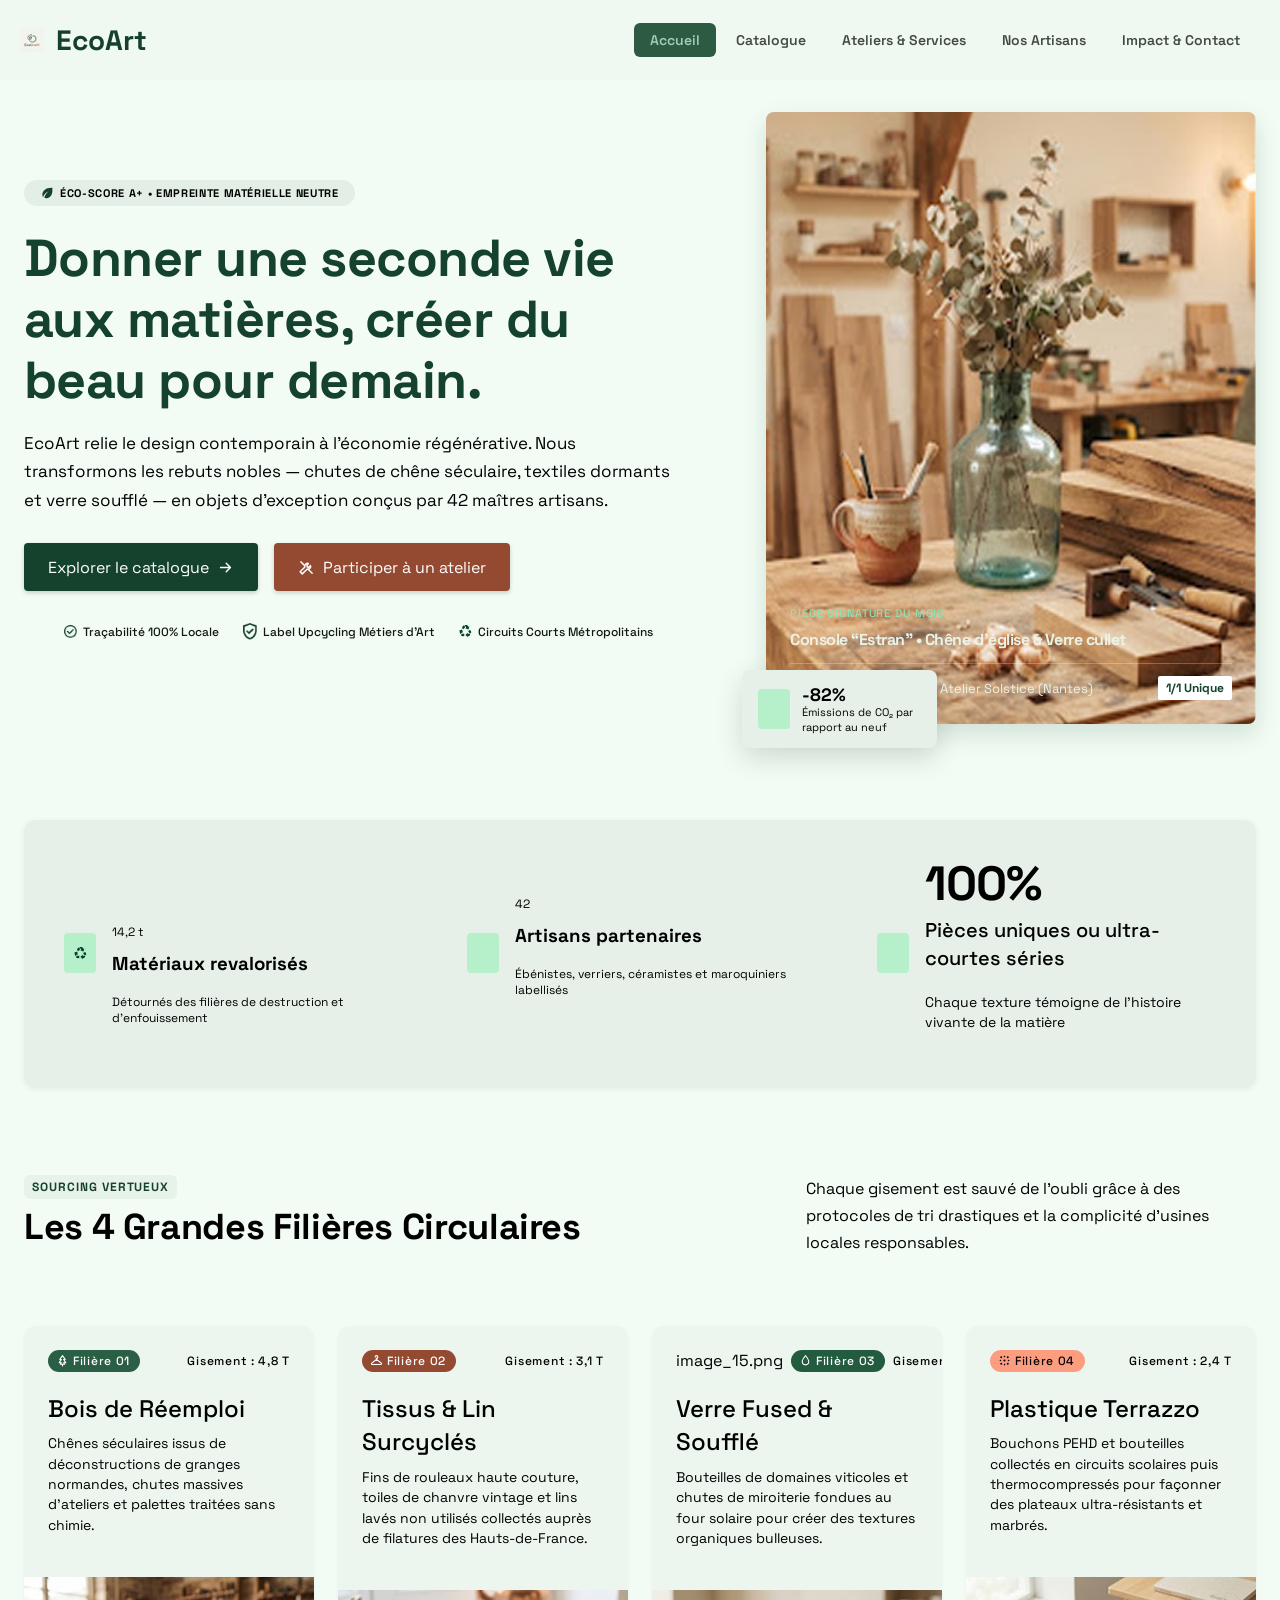
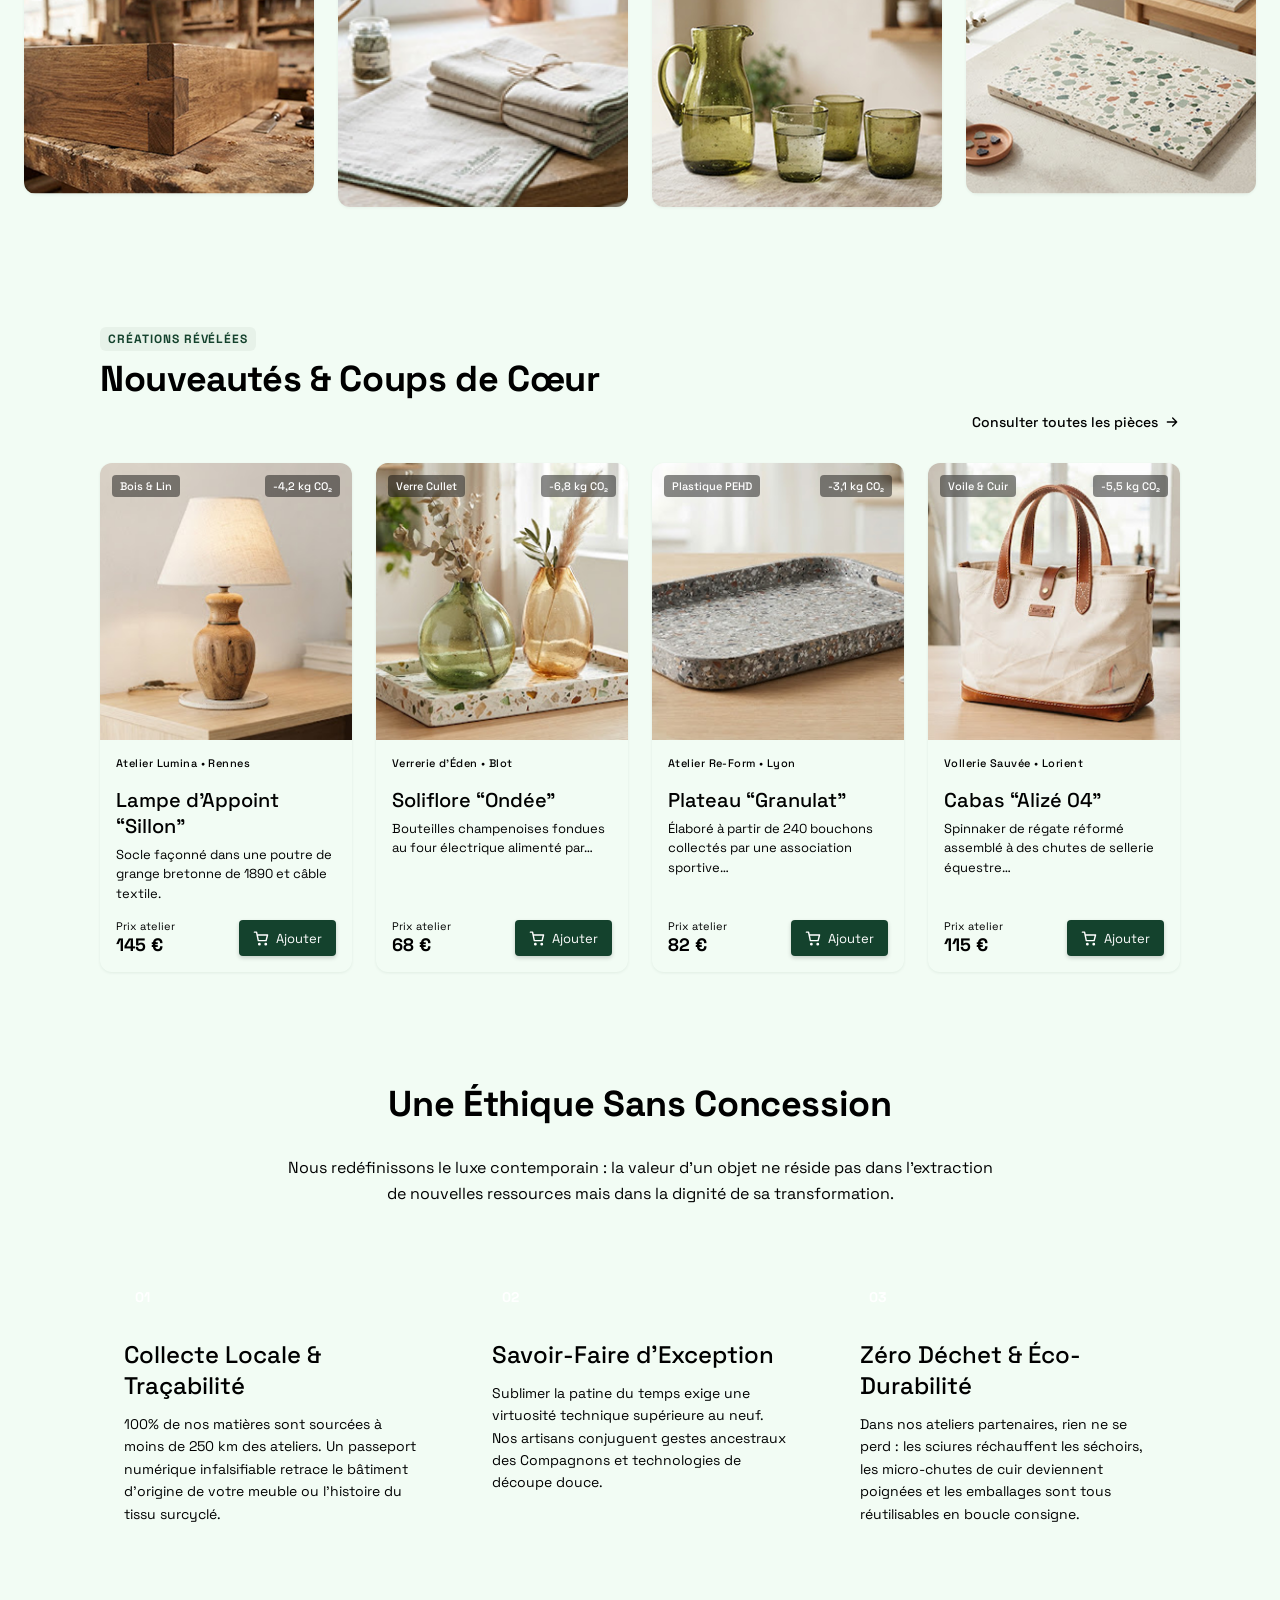
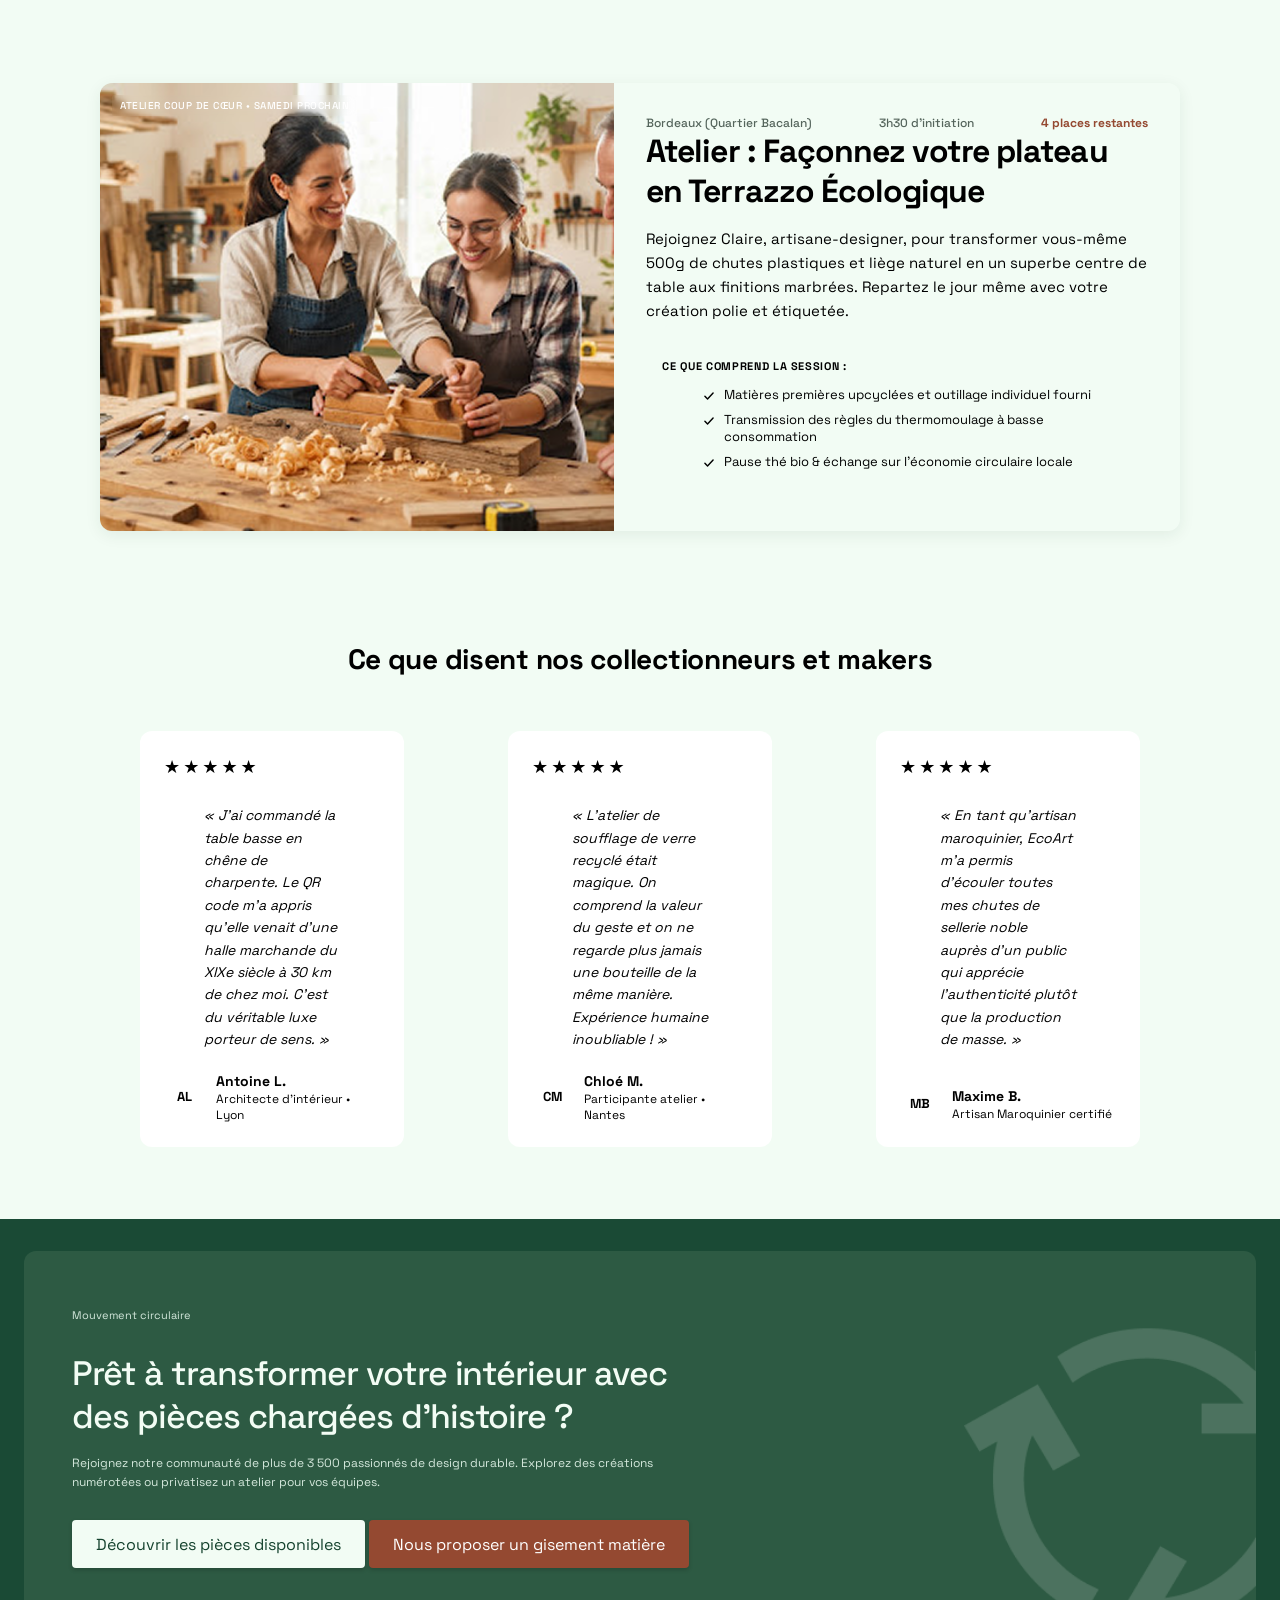
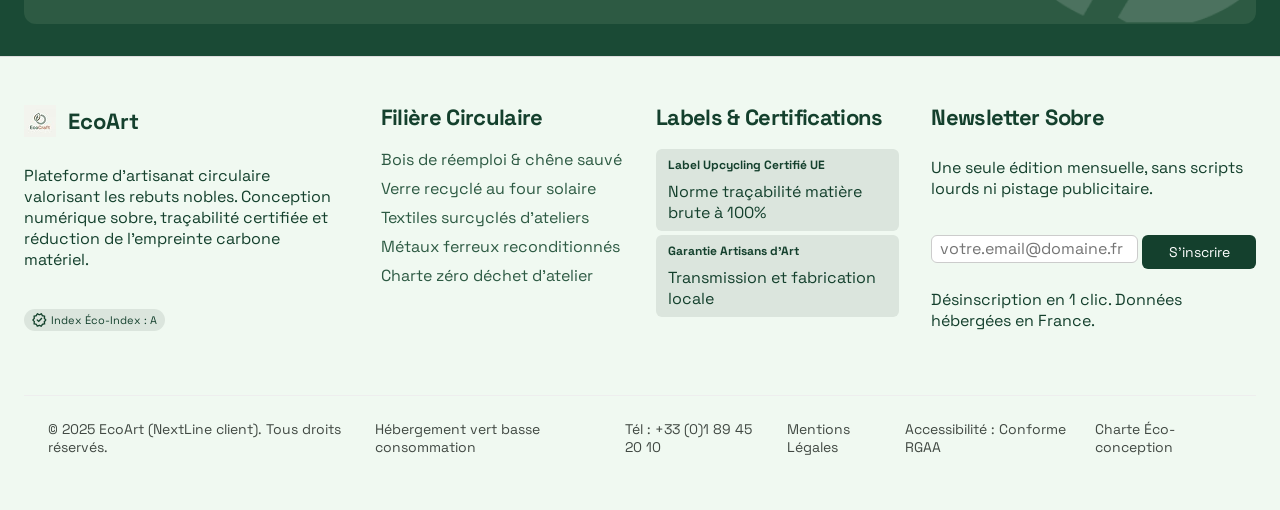
==== commit ac06b7be: "Modifier padding in impact page." ====
--- a/index.html
+++ b/index.html
@@ -67,7 +67,7 @@
   </div>
 
   <div class="left-badge">
-    <article class="card">
+    <article class="card-hero-index">
       <img class="card-img" src="assets/pictures/heroimage.png" alt="Atelier de menuiserie avec vase en verre et eucalyptus">
       <div class="card-info">
         <p class="card-p">Pièce signature du mois</p>
--- a/CSS/style.css
+++ b/CSS/style.css
@@ -1,28 +1,39 @@
-body{
+
+body {
     width: 100%;
     height: 100vh;
     padding: 0;
     margin: 0;
     font-family: var(--text-fonts);
-}
-.menu-icon{
-    display: none;
+    background: var(--hero-bg);
+}
+
+p {
+    font-size: var(--text-xs);
+}
+
+
+.menu-icon {
+    display: block;
     font-size: 40px;
     margin: 0;
-    padding: 0 12px 0 12px;
+    padding: 0 12px;
     cursor: pointer;
     color: var(--color-green-dark);
 }
-.checkbox{
+
+.checkbox {
     font-size: 50px;
     display: none;
 }
-#menu-toggle{
+
+#menu-toggle {
     display: none;
 }
-.nav_bar{
+
+.nav_bar {
     width: 100%;
-    position: static;
+    position: fixed;
     top: 0;
     z-index: 999;
     height: 80px;
@@ -32,21 +43,22 @@
     padding: 0 var(--space-5) 0 var(--space-1);
     background-color: var(--color-bg);
 }
+
 .nav_bar a {
+    font-size: var(--text-1xl);
     display: flex;
     align-items: center;
-    font-size: var(--text-lg);
     font-weight: var(--weight-bold);
     text-decoration: none;
     gap: var(--space-3);
     padding: var(--space-2) var(--space-4);
     color: var(--color-green-dark);
 }
-.nav_bar ul {
-    list-style: none;
-    display: flex;
-    gap: var(--space-1);
-}
+
+.nav_bar a img {
+    width: var(--space-5);
+}
+
 .nav_bar ul li a {
     text-decoration: none;
     color: var(--color-textp);
@@ -59,191 +71,471 @@
     border-radius: var(--radius-sm);
 }
 
-/* ======      just for test      ==========*/
-.main_section{
-  width: 100%;
-
-}
-.small_nav{
-  /* margin-top: 80px; */
-  width: 100%;
-  height: 52px;
-  display: flex;
-  flex-direction: column;
-  justify-content: center;
-  padding: 0 var(--space-5);
-  background-color: var(--color-small-nav);
-}
-.small_nav div {
-  display: flex;
-
-}
-.small_nav div p{
-  margin: 0;
-  padding: 0 var(--space-2);
-}
-.small_nav div p img{
-  padding-right: var(--space-2);
-}
-.main_hero_catalog{
-  width: 100%;
-  height: fit-content;
-  display: flex;
-  padding: var(--space-4) var(--space-5);
-  background-color: var(--color-bg);
-}
-.catalog_title{
-  width: 65%;
-}
-.catalog_title h4{
-  display: flex;
-  align-items: center;
-  color: var(--color-brown);
-}
-.catalog_title h4 div{
-  width: var(--space-3);
-  height: var(--space-3);
-  background-color: var(--color-brown);
-  border-radius: 50%;
-  margin: var(--space-1)
-}
-.catalog_title h1{
-  font-size: var(--text-title-hero);
-  padding-right: var(--space-7);
-}
-.catalog_title p{
-  color: var(--color-textp);
-  font-size: var(--text-base);
-}
-.section_2_hero{
-  width: 35%;
-  display: flex;
-  align-items: end;
-  justify-content: center;
-}
-.section_2_hero_div{
-  display: flex;
-  background-color: var(--color-hero-card);
-  border-radius: var(--radius-md);
-  padding: var(--space-3) var(--space-6);
-  gap: var(--space-8);
-}
-.section_2_hero_div div h1 {
-  font-size: var(--text-3xl);
-}
-.section_2_hero_div div h3 {
-  font-size: var(--text-sm);
-}
-.section_2_hero_div div h1 span {
-  font-size: var(--text-sm);
-}
-.sort_section{
-  background-color: var(--color-white);
-}
-.search_bar{
-  width: 100%;
-  display: grid;
-  grid-template-columns:  auto auto auto;
-  padding: var(--space-5);
-}
-.search_bar div {
-  display: flex; 
-  justify-content: center;
-}
-.search_container{
-  display: flex;
-  align-items: center;
-  background-color: var(--color-hero-card);
-  padding: var(--space-3) var(--space-6);
-  border-radius: var(--radius-sm);
-  gap: var(--space-2);
-}
-.search_icon{
-  width: var(--space-4);
-  height: var(--space-4);
-  
-}
-.search_container input {
-  border: none;
-  background-color: var(--color-hero-card);
-}
-.search_container input:focus {
-  border: none;
-}
-.search_midle{
-  width: 100%;
-  height: auto;
-  display: flex;
-  justify-content: center;
-  align-items: center;
-  gap: var(--space-5);
-  background-color: red;
-}
-.search_midle div{
-  display: flex;
-  gap: var(--space-5);
-}
-
-
-
-
-
-
-
-
-
-
-
-
-
-
-
-
-
-
-
-
-
-
-
-
-
-
-
-
-
-
-
-
-
-
-
-
-
-
-/* ========================================= */
-footer{
-  display: flex;
-  flex-direction: column;
+.nav_bar ul {
+    list-style: none;
+    display: none;
+}
+
+.nav_bar .menu_list {
+    display: none;
+    flex-direction: column;
+    position: absolute;
+    top: 63px;
+    width: 99%;
+    background-color: var(--color-bg);
+    padding: var(--space-3);
+    gap: var(--space-5) 0;
+    box-shadow: 0 4px 6px rgba(0, 0, 0, 0.1);
+    z-index: 99;
+}
+
+#menu-toggle:checked ~ .menu_list {
+    display: flex;
+}
+
+
+.main_section {
+    width: 100%;
+    margin-top: 80px;
+}
+
+.small_nav {
     width: 100%;
     height: fit-content;
-}
-.footer_section{
+    display: flex;
+    flex-direction: column;
+    justify-content: center;
+    padding: var(--space-2) var(--space-5);
+    background-color: var(--color-small-nav);
+}
+
+.small_nav div {
+    display: flex;
+    flex-direction: column;
+}
+
+.small_nav div p {
+    margin: 0;
+    padding: 0 var(--space-2);
+}
+
+.small_nav div p img {
+    padding-right: var(--space-2);
+}
+
+.main_hero_catalog {
+    width: 100%;
+    height: fit-content;
+    display: flex;
+    flex-direction: column;
+    padding: var(--space-4) var(--space-5);
+    background-color: var(--color-bg);
+}
+
+.catalog_title {
+    width: 100%;
+}
+
+.catalog_title h4 {
+    display: flex;
+    align-items: center;
+    color: var(--color-brown);
+}
+
+.catalog_title h4 div {
+    width: var(--space-3);
+    height: var(--space-3);
+    background-color: var(--color-brown);
+    border-radius: 50%;
+    margin: var(--space-1);
+}
+
+.catalog_title h1 {
+    font-size: var(--text-3xl);
+    padding-right: 0;
+}
+
+.catalog_title p {
+    color: var(--color-textp);
+    font-size: var(--text-base);
+}
+
+.section_2_hero {
+    width: 100%;
+    display: flex;
+    align-items: center;
+    justify-content: center;
+    margin-top: var(--space-4);
+}
+
+.section_2_hero_div {
+    display: flex;
+    background-color: var(--color-hero-card);
+    border-radius: var(--radius-md);
+    padding: var(--space-3) var(--space-6);
+    gap: var(--space-8);
+}
+
+
+
+.section_2_hero_div div h1 span {
+    font-size: var(--text-base);
+}
+
+.sort_section {
+    background-color: var(--color-white);
+}
+
+.search_bar {
+    width: 100%;
+    display: flex;
+    flex-direction: column;
+    gap: var(--space-3);
+    padding: var(--space-5);
+}
+
+.search_bar div {
+    display: flex;
+    justify-content: center;
+}
+
+.search_container {
+    display: flex;
+    align-items: center;
+    background-color: var(--color-hero-card);
+    padding: var(--space-3) var(--space-6);
+    border-radius: var(--radius-sm);
+    gap: var(--space-2);
+    width: 100%;
+}
+
+.search_icon {
+    width: var(--space-4);
+    height: var(--space-4);
+}
+
+.search_container input {
+    border: none;
+    background-color: var(--color-hero-card);
+    width: 100%;
+}
+
+.search_container input:focus {
+    border: none;
+    outline: none;
+}
+
+.search_midle {
+    display: flex;
+    align-items: center;
+    justify-content: center;
+    gap: var(--space-3);
+    background-color: transparent;
+}
+
+.search_midle p {
+    margin: 0;
+    align-self: center;
+}
+
+.search_midle div {
+    display: flex;
+    flex-wrap: wrap;
+    gap: var(--space-5);
+}
+
+.sort_select {
+    display: flex;
+    align-items: center;
+    gap: var(--space-2);
+}
+.sort_select p {
+  margin: 0;
+  align-items: center;
+}
+.sort_select select {
+    padding: var(--space-2) var(--space-3);
+    border: 1px solid #ddd;
+    border-radius: var(--radius-sm);
+    background-color: var(--color-bg);
+}
+
+.btn_filter {
+    background: var(--color-hex);
+    border: none;
+    padding: var(--space-1) var(--space-4);
+    border-radius: var(--radius-sm);
+    cursor: pointer;
+    font-size: var(--text-sm);
+    font-weight: var(--weight-medium);
+}
+
+.btn_filter.active {
+    background-color: var(--color-green-dark);
+    color: var(--color-white);
+}
+
+.filter_tags {
+    display: flex;
+    flex-direction: column;
+    align-items: flex-start;
+    padding: var(--space-3) var(--space-5);
+    gap: var(--space-4);
+    background-color: var(--color-bg);
+    border-top: 1px solid #eee;
+}
+
+.tags_container {
+    display: flex;
+    flex-wrap: wrap;
+    gap: var(--space-2);
+}
+
+.tag_btn {
+    background-color: var(--color-white);
+    border: 1px solid #ccc;
+    padding: var(--space-1) var(--space-3);
+    border-radius: var(--radius-sm);
+    font-size: var(--text-xs);
+    cursor: pointer;
+}
+
+.tag_btn.active {
+    background-color: var(--color-green-dark);
+    color: var(--color-white);
+    border-color: var(--color-green-dark);
+}
+
+.count_info {
+    margin-left: 0;
+    font-size: var(--text-sm);
+    color: var(--color-textp);
+}
+
+
+.products_grid {
+    display: grid;
+    grid-template-columns: 1fr; 
+    gap: var(--space-5);
+    padding: var(--space-6) var(--space-5);
+}
+
+.product_card {
+    background-color: var(--color-white);
+    border-radius: var(--radius-md);
+    overflow: hidden;
+    display: flex;
+    flex-direction: column;
+    border: 1px solid #eaeaea;
+}
+
+.card_image_Catalogue {
+    position: relative;
+    width: 100%;
+    height: 240px;
+}
+
+.card_image_Catalogue img {
+    width: 100%;
+    height: 100%;
+    object-fit: cover;
+}
+
+.badge_top_left {
+    position: absolute;
+    top: 10px;
+    left: 10px;
+    background: rgba(255, 255, 255, 0.9);
+    padding: 4px 8px;
+    border-radius: 4px;
+    font-size: var(--text-xs);
+    font-weight: bold;
+    display: flex;
+    align-items: center;
+    justify-content: center;
+    gap: var(--space-2);
+}
+.badge_top_left img {
+  display: flex;
+  align-items: center;
+  justify-content: center;
+  width: 8px;
+  height: auto;
+  /* padding-right: var(--space-1); */
+}
+
+.badge_top_right {
+    position: absolute;
+    top: 10px;
+    right: 10px;
+    background: var(--color-green-dark);
+    color: white;
+    padding: 4px 8px;
+    border-radius: 4px;
+    font-size: var(--text-xs);
+}
+
+.badge_bottom {
+    position: absolute;
+    bottom: 10px;
+    left: 10px;
+    background: rgba(255, 255, 255, 0.9);
+    padding: 3px 8px;
+    border-radius: 4px;
+    font-size: var(--text-xs);
+}
+
+.badge_alert {
+    background: #e67e22;
+    color: white;
+}
+
+.card_content {
+    padding: var(--space-4);
+    display: flex;
+    flex-direction: column;
+    flex-grow: 1;
+}
+
+.card_header {
+    display: flex;
+    justify-content: space-between;
+    font-size: var(--text-xs);
+    color: var(--color-textp);
+    margin-bottom: var(--space-2);
+}
+
+.card_content h3 {
+    margin: 0 0 var(--space-2) 0;
+    font-size: var(--text-lg);
+}
+
+.card_content p {
+    font-size: var(--text-sm);
+    color: var(--color-textp);
+    margin: 0 0 var(--space-4) 0;
+    flex-grow: 1;
+}
+
+.card_footer {
+    display: flex;
+    align-items: center;
+    justify-content: space-between;
+    border-top: 1px solid #eee;
+    padding-top: var(--space-3);
+}
+
+.price {
+    font-size: var(--text-xl);
+    font-weight: bold;
+    display: flex;
+    flex-direction: column;
+}
+
+.price span {
+    font-size: var(--text-xs);
+    font-weight: normal;
+    color: var(--color-textp);
+}
+
+.btn_add {
+    background-color: var(--color-green-dark);
+    color: var(--color-white);
+    border: none;
+    padding: var(--space-2) var(--space-4);
+    border-radius: var(--radius-sm);
+    cursor: pointer;
+}
+
+
+.pagination_section {
+    display: flex;
+    flex-direction: column;
+    gap: var(--space-3);
+    align-items: center;
+    padding: var(--space-4) var(--space-5);
+}
+
+.pagination_controls {
+    display: flex;
+    gap: var(--space-2);
+}
+
+.page_btn {
+    border: 1px solid #ccc;
+    background: white;
+    padding: var(--space-1) var(--space-4);
+    border-radius: var(--radius-sm);
+    cursor: pointer;
+}
+
+.page_btn.active {
+    background-color: var(--color-green-dark);
+    color: white;
+}
+
+.features_section {
+    display: grid;
+    grid-template-columns: 1fr;
+    gap: var(--space-5);
+    padding: var(--space-6) var(--space-5);
+    background-color: var(--color-bg);
+}
+
+.feature_card {
+    display: flex;
+    gap: var(--space-4);
+    align-items: flex-start;
+    background: white;
+    padding: var(--space-4);
+    border-radius: var(--radius-md);
+}
+
+.feature_card img {
+    width: 32px;
+    height: 32px;
+}
+
+.feature_card h4 {
+    margin: 0 0 var(--space-1) 0;
+}
+
+.feature_card p {
+    margin: 0;
+    font-size: var(--text-sm);
+    color: var(--color-textp);
+}
+
+
+footer {
+    background-color: var(--color-bg);
+    border-top: 1px solid #ddd;
+    padding: var(--space-7) var(--space-5) var(--space-4);
+    display: flex;
+    flex-direction: column;
+    width: 100%;
+    height: fit-content;
+}
+
+.footer_section {
     height: 100%;
     background-color: var(--color-bg);
     display: grid;
-    grid-template-columns: 1fr 1fr 1fr 1fr;
-    padding: var(--space-4) var(--space-8);
-}
-
-
+    grid-template-columns: 1fr;
+    gap: var(--space-6);
+    margin-bottom: var(--space-7);
+}
+
+.footer_section div h2{
+  font-size: var(--text-lg);
+}
 .footer_section div p {
     font-size: var(--text-base);
     font-weight: var(--weight-regular);
     color: var(--color-green-dark);
 }
 
-.footer_first_div{
+.footer_first_div {
     display: flex;
     flex-direction: column;
     justify-content: space-between;
@@ -259,7 +551,8 @@
     gap: var(--space-3);
     color: var(--color-green-dark);
 }
-.footer_first_div .footer_icon{
+
+.footer_first_div .footer_icon {
     width: fit-content;
     display: flex;
     align-items: center;
@@ -269,72 +562,80 @@
     padding: var(--space-1) var(--space-2);
     gap: var(--space-1);
 }
+
 .footer_first_div p {
-    padding: var(--space-1) var(--space-8) 0 0;
+    padding: var(--space-1) 0 0 0;
     font-size: var(--text-xs);
 }
+
 .footer_icon span {
     font-size: 11px;
 }
 
-.footer_second_div{
+.footer_second_div {
     display: flex;
     flex-direction: column;
     padding-bottom: var(--space-3);
 }
+
 .footer_second_div div {
     display: flex;
     flex-direction: column;
-}
-.footer_second_div a, .footer_third_div h4 {
+    gap: var(--space-2);
+}
+
+.footer_third_div h4 {
     margin: 0;
     padding: var(--space-1);
     text-decoration: none;
     color: var(--color-green-dark);
-    font-size: var(--text-sm);
-
-}
-p{
     font-size: var(--text-xs);
 }
 
-.footer_section div h2 {
+
+.footer_section div h4 {
     color: var(--color-green-dark);
 }
-.footer_third_div{
-    padding-right: var(--space-8);
-}
+
+.footer_third_div {
+    padding-right: 0;
+}
+
 .footer_third_div div {
     background-color: var(--color-hex);
     border-radius: var(--radius-sm);
-    padding: var(--space-1) var(--space-2) ;
+    padding: var(--space-1) var(--space-2);
     margin: var(--space-1) 0;
 }
-.footer_third_div p{
+
+.footer_third_div p {
     margin: var(--space-1);
     font-size: var(--text-xs);
 }
-.footer_section div h4 {
-    color: var(--color-green-dark);
-}
-.footer_forth_div{
-  display: flex;
-  flex-direction: column;
-  gap: var(--space-2);
-}
-.input_div{
-    width: 90%;
+
+.footer_forth_div {
+    display: flex;
+    flex-direction: column;
+    gap: var(--space-2);
+}
+
+.input_div {
+    width: 100%;
     display: flex;
     gap: var(--space-1);
-}
-.footer_input{
+    margin: var(--space-3) 0;
+}
+
+.footer_input {
     width: 60%;
     height: 28px;
     border-radius: var(--radius-sm);
-    border: none;
-    padding: var(--space-1) var(--space-5);
-}
-.footer_submit{
+    border: 1px solid #ccc;
+    padding: var(--space-1) var(--space-2);
+    flex-grow: 1;
+}
+
+.footer_submit {
     width: 35%;
     border-radius: var(--radius-sm);
     background-color: var(--color-green-dark);
@@ -342,45 +643,117 @@
     color: var(--color-white);
     font-size: var(--text-sm);
     font-weight: var(--weight-regular);
-}
-.footer_submit:hover{
+    padding: var(--space-2) var(--space-4);
+    cursor: pointer;
+}
+
+.footer_submit:hover {
     background-color: var(--color-green-light);
 }
+
 .footer_info {
     display: flex;
+    flex-direction: column;
+    gap: var(--space-4);
     align-items: center;
-    justify-content: space-around;
+    justify-content: center;
     padding: var(--space-5);
     background-color: var(--color-bg);
-}
+    border-top: 1px solid #eee;
+    font-size: var(--text-xs);
+    color: var(--color-textp);
+    
+}
+
 .footer_info div {
     display: flex;
-    gap: var(--space-8);
-}
+    gap: var(--space-4); 
+}
+
 .footer_info div p {
     font-size: var(--text-sm);
 }
-
-
-
-
-
-
-
-
-
-
-
-
-
-
-
-
- 
+.Emballage img, .Fret img, .Passeport img{
+  width: var(--space-3);
+  height: var(--space-3);
+}
+.Emballage {
+    background-color: var(--color-green-dark);
+    border-radius: var(--radius-sm);
+    padding: var(--space-1) var(--space-2);
+} 
+
+.Fret{
+  background-color: var(--color-brown);
+  border-radius: var(--radius-sm);
+  padding: var(--space-1) var(--space-2);
+}
+
+.Passeport{
+  background-color: var(--color-green-dark);
+  border-radius: var(--radius-sm);
+  padding: var(--space-1) var(--space-2);
+}
+
+
+
+
+
+
+
+
+
+
+
+
+
+
+
+
+
+
+
+
+
+
+
+
+
+
+
+
+
+
+
+
+
+
+
+
+
+
+
+
+
+
+
+
+
+
+
+
+
+
+
+
+
 
 
 * {
   box-sizing: border-box;
+}
+.map-card iframe{
+  width: 100%;
 }
 html {
   scroll-behavior: smooth;
@@ -407,8 +780,8 @@
 }
 .page-shell {
   width: min(var(--container-max), calc(100% - 48px));
-  margin: auto;
-  padding: var(--space-8) 0;
+  margin: 90px auto 0 auto;
+  padding: 0 var(--space-5) ;
 }
 .hero {
   margin-bottom: var(--space-5);
@@ -971,7 +1344,8 @@
 }
 .faq {
   text-align: center;
-  margin-bottom: 0;
+  margin: 0 0 var(--space-7) 0 ;
+  padding-bottom: var(--space-5);
 }
 .faq h2 {
   margin: var(--space-2) 0 var(--space-5);
@@ -1007,107 +1381,7 @@
   color: var(--color-text-muted);
   font-size: var(--text-xs);
 }
-@media (max-width: 850px) {
-  .page-shell {
-    width: min(100% - 32px, 680px);
-    padding: var(--space-7) 0;
-  }
-  .hero-row {
-    display: block;
-  }
-  .audit-stamp {
-    margin-top: var(--space-4);
-    text-align: left;
-  }
-  .metrics {
-    grid-template-columns: repeat(2, 1fr);
-  }
-  .impact-grid,
-  .contact-grid {
-    grid-template-columns: 1fr;
-  }
-  .atelier-panel,
-  .form-panel {
-    padding: var(--space-5);
-  }
-}
-@media (max-width: 520px) {
-  .page-shell {
-    width: calc(100% - 24px);
-    padding: var(--space-6) 0;
-  }
-  .desktop-only {
-    display: none;
-  }
-  .hero h1 {
-    font-size: var(--text-2xl);
-  }
-  .metrics {
-    gap: var(--space-2);
-  }
-  .metric-card {
-    min-height: 175px;
-    padding: var(--space-3);
-  }
-  .metric-card > strong {
-    font-size: 2rem;
-  }
-  .metric-card h2 {
-    font-size: var(--text-xs);
-  }
-  .metric-card > p:last-child {
-    font-size: 10px;
-  }
-  .card {
-    padding: var(--space-4);
-  }
-  .heading-line {
-    display: block;
-  }
-  .badge {
-    display: inline-block;
-    margin-bottom: var(--space-3);
-  }
-  .report-row {
-    display: grid;
-    grid-template-columns: auto 1fr;
-  }
-  .report-row a {
-    grid-column: 2;
-    margin-left: 0;
-  }
-  .form-row {
-    grid-template-columns: 1fr;
-  }
-  .form-panel button {
-    width: 100%;
-  }
-  .reply-note {
-    display: block;
-    margin: var(--space-2) 0 0;
-  }
-  .map-card {
-    height: 250px;
-  }
-  .map-caption {
-    right: var(--space-3);
-    bottom: var(--space-3);
-    left: var(--space-3);
-    width: auto;
-  }
-  .map-paris {
-    font-size: var(--text-lg);
-  }
-  .faq {
-    padding: var(--space-4);
-  }
-  .faq h2 {
-    font-size: var(--text-lg);
-  }
-  .faq summary {
-    font-size: var(--text-xs);
-  }
-}
+
 .hero-container { background: var(--hero-bg); }
 .hero-area {
   max-width: 1280px;
@@ -1166,14 +1440,14 @@
     color: #E9F3EB;
 }
 .left-badge { position: relative; }
-.card {
+.card-hero-index {
   position: relative;
   height: 612px;
   border-radius: 8px;
   overflow: hidden;
   color: var(--color-white);
   box-shadow: 0 10px 24px rgba(20, 64, 44, .15);
-  background: #c79a63; 
+  
 }
 .card-img {
   position: absolute; inset: 0;
@@ -1181,7 +1455,7 @@
   object-fit: cover;
 }
 .card::after { 
-  content: ""; position: absolute; inset: 0;
+   position: absolute; 
   background: linear-gradient(180deg, rgba(0,0,0,0) 45%, rgba(40,28,16,.78) 100%);
 }
 .card-info {
@@ -1501,6 +1775,7 @@
 }
 
 
+
 /*page services*/
 
 .services-hero {
@@ -2132,4 +2407,534 @@
   background: var(--color-brown-dark);
 }
 
-/*page services
+
+
+
+
+
+
+
+
+
+
+
+
+
+
+
+
+
+
+
+
+
+
+
+
+.artisans-main {
+    width: calc(100% - 32px);
+    max-width: var(--container-max);
+    margin: 0 auto;
+    padding: var(--space-6) 0;
+}
+
+.artisans-main img {
+    max-width: 100%;
+}
+
+.artisans-main h1,
+.artisans-main h2,
+.artisans-main h3,
+.artisans-main h4,
+.artisans-main p {
+    margin-top: 0;
+}
+
+/* Introduction */
+
+.artisans-intro-container {
+    display: grid;
+    grid-template-columns: 1fr;
+    gap: var(--space-5);
+    margin-bottom: var(--space-5);
+}
+
+.artisans-main .intro {
+    position: static;
+    width: auto;
+    height: auto;
+    margin: 0;
+    padding: var(--space-4) 0;
+    background: transparent;
+}
+
+.artisans-label {
+    display: flex;
+    align-items: center;
+    gap: var(--space-2);
+    color: var(--color-green-dark);
+    font-size: var(--text-xs);
+    font-weight: var(--weight-bold);
+    letter-spacing: 1px;
+    text-transform: uppercase;
+    margin-bottom: var(--space-4);
+}
+
+.artisans-main .intro h1 {
+    max-width: 700px;
+    margin-bottom: var(--space-5);
+    font-size: var(--text-2xl);
+    font-weight: var(--weight-bold);
+    line-height: var(--line-tight);
+}
+
+.artisans-main .intro p:last-child {
+    max-width: 700px;
+    color: var(--color-text-muted);
+    font-size: var(--text-sm);
+    line-height: var(--line-base);
+}
+
+/* Icons */
+
+.artisans-main .artisan-icon {
+    display: inline-block;
+    width: 15px;
+    height: 15px;
+    object-fit: contain;
+    vertical-align: middle;
+    flex-shrink: 0;
+}
+
+.artisans-main .artisans-label .artisan-icon {
+    width: 17px;
+    height: 17px;
+}
+
+/* Statistics */
+
+.artisans-main .artisans-stats {
+    position: static;
+    width: auto;
+    height: auto;
+    margin: 0;
+    padding: var(--space-5);
+    background-color: var(--color-surface);
+    border: 0;
+    border-radius: var(--radius-md);
+    box-shadow: none;
+}
+
+.artisans-stats > p {
+    color: var(--color-text-muted);
+    font-size: var(--text-sm);
+    line-height: var(--line-base);
+}
+
+.artisans-stats .certification {
+    display: inline-flex;
+    align-items: center;
+    gap: var(--space-2);
+    padding: var(--space-2);
+    background-color: var(--color-left-badge);
+    color: var(--color-green-dark);
+    border-radius: var(--radius-sm);
+    font-size: var(--text-xs);
+    font-weight: var(--weight-bold);
+}
+
+.artisans-main .stats-container {
+    display: grid;
+    grid-template-columns: repeat(2, minmax(0, 1fr));
+    gap: var(--space-2);
+    margin: var(--space-5) 0;
+}
+
+.artisans-main .artisans-stats .stat {
+    position: static;
+    display: flex;
+    flex-direction: column;
+    gap: var(--space-2);
+    width: auto;
+    height: auto;
+    min-width: 0;
+    margin: 0;
+    padding: var(--space-4);
+    background-color: var(--color-white);
+    border: 0;
+    border-radius: var(--radius-sm);
+    box-shadow: none;
+    transform: none;
+}
+
+.artisans-stats .stat h3 {
+    margin: 0;
+    color: var(--color-green-dark);
+    font-size: var(--text-xl);
+    font-weight: var(--weight-bold);
+}
+
+.artisans-stats .stat:nth-child(2) h3 {
+    color: var(--color-brown);
+}
+
+.artisans-stats .stat p {
+    margin: 0;
+    color: var(--color-text-muted);
+    font-size: var(--text-xs);
+}
+
+/* Material progress bar */
+
+.materials-progress {
+    margin-top: var(--space-4);
+}
+
+.materials-progress > p {
+    margin-bottom: var(--space-2);
+    font-size: var(--text-xs);
+    color: var(--color-text-muted);
+}
+
+.progress-bar {
+    display: flex;
+    width: 100%;
+    height: 9px;
+    overflow: hidden;
+    border-radius: var(--radius-pill);
+    background-color: var(--color-border);
+}
+
+.progress-bar span {
+    display: block;
+    height: 100%;
+}
+
+.progress-wood {
+    width: 40%;
+    background-color: var(--color-green-dark);
+}
+
+.progress-glass {
+    width: 25%;
+    background-color: var(--color-green-light);
+}
+
+.progress-textile {
+    width: 20%;
+    background-color: var(--color-brown);
+}
+
+.progress-plastic {
+    width: 15%;
+    background-color: var(--color-salmon);
+}
+
+.materials-progress .progress-legend {
+    margin-top: var(--space-2);
+    font-size: var(--text-xs);
+    color: var(--color-text-muted);
+}
+
+
+.artisans-main .artisans-categories {
+    display: flex;
+    flex-wrap: wrap;
+    gap: var(--space-2);
+    margin-bottom: var(--space-6);
+}
+
+.artisans-categories a {
+    display: inline-flex;
+    align-items: center;
+    justify-content: center;
+    min-height: var(--tap-size);
+    padding: var(--space-2) var(--space-4);
+    background-color: var(--color-surface);
+    border: 1px solid var(--color-border);
+    border-radius: var(--radius-pill);
+    color: var(--color-text);
+    font-size: var(--text-xs);
+    font-weight: var(--weight-medium);
+    text-decoration: none;
+}
+
+.artisans-categories a.active,
+.artisans-categories a:hover {
+    background-color: var(--color-green-dark);
+    color: var(--color-white);
+}
+
+
+.artisans-main .artisans-section {
+    margin-bottom: var(--space-6);
+}
+
+.artisans-main .artisans-grid {
+    display: grid;
+    grid-template-columns: minmax(0, 1fr);
+    gap: var(--space-5);
+}
+
+.artisans-main .artisan-card {
+    display: flex;
+    flex-direction: column;
+    min-width: 0;
+    width: 100%;
+    height: auto;
+    margin: 0;
+    padding: var(--space-5);
+    background-color: var(--color-surface);
+    border: 0;
+    border-radius: var(--radius-md);
+    box-shadow: none;
+}
+
+.artisans-main .artisan-heading {
+    display: flex;
+    align-items: center;
+    gap: var(--space-3);
+    margin-bottom: var(--space-5);
+}
+
+.artisans-main .artisan-portrait {
+    display: block;
+    width: 60px;
+    height: 60px;
+    object-fit: cover;
+    border-radius: var(--radius-sm);
+    flex-shrink: 0;
+}
+
+.artisans-main .artisan-info {
+    flex: 1;
+    min-width: 0;
+}
+
+.artisan-info > p:first-child {
+    margin-bottom: var(--space-1);
+    color: var(--color-brown);
+    font-size: var(--text-xs);
+    font-weight: var(--weight-bold);
+}
+
+.artisan-info h3 {
+    margin-bottom: var(--space-1);
+    font-size: var(--text-lg);
+    font-weight: var(--weight-bold);
+    line-height: var(--line-tight);
+}
+
+.artisan-info > p:last-child {
+    margin-bottom: 0;
+    color: var(--color-text-muted);
+    font-size: var(--text-xs);
+}
+
+.artisan-badge {
+    display: none;
+    align-items: center;
+    gap: var(--space-1);
+    padding: var(--space-2);
+    background-color: var(--color-green-dark);
+    color: var(--color-white);
+    border-radius: var(--radius-pill);
+    font-size: var(--text-xs);
+    white-space: nowrap;
+}
+
+.artisan-description {
+    margin-bottom: var(--space-4);
+    color: var(--color-text-muted);
+    font-size: var(--text-sm);
+    line-height: var(--line-base);
+}
+
+
+.artisans-main .artisan-details {
+    display: flex;
+    flex-wrap: wrap;
+    gap: var(--space-2);
+    margin-bottom: var(--space-5);
+}
+
+.artisan-details span {
+    display: inline-flex;
+    align-items: center;
+    gap: var(--space-1);
+    padding: var(--space-2);
+    background-color: var(--color-left-badge);
+    color: var(--color-green-dark);
+    border-radius: var(--radius-sm);
+    font-size: var(--text-xs);
+}
+
+.artisan-details span:last-child {
+    background-color: var(--color-salmon-soft);
+    color: var(--color-brown);
+}
+
+.artisan-card h4 {
+    margin-bottom: var(--space-3);
+    font-size: var(--text-xs);
+    font-weight: var(--weight-bold);
+    text-transform: uppercase;
+    letter-spacing: 0.5px;
+}
+
+
+.artisans-main .artisan-gallery {
+    display: grid;
+    grid-template-columns: repeat(3, minmax(0, 1fr));
+    gap: var(--space-2);
+    margin-bottom: var(--space-5);
+}
+
+.artisans-main .artisan-gallery figure {
+    position: relative;
+    min-width: 0;
+    margin: 0;
+    overflow: hidden;
+    border-radius: var(--radius-sm);
+}
+
+.artisans-main .artisan-gallery img {
+    display: block;
+    width: 100%;
+    height: auto;
+    object-fit: cover;
+}
+
+.artisan-gallery figcaption {
+    position: absolute;
+    bottom: var(--space-1);
+    left: var(--space-1);
+    max-width: calc(100% - 8px);
+    padding: var(--space-1);
+    background-color: rgba(255, 255, 255, 0.9);
+    color: var(--color-text);
+    border-radius: var(--radius-sm);
+    font-size: 10px;
+}
+
+
+.artisans-main .artisan-actions {
+    display: flex;
+    flex-wrap: wrap;
+    align-items: center;
+    justify-content: space-between;
+    gap: var(--space-3);
+    margin-top: auto;
+    padding-top: var(--space-4);
+    border-top: 1px solid var(--color-border);
+}
+
+.artisan-actions a {
+    color: var(--color-green-dark);
+    font-size: var(--text-xs);
+    font-weight: var(--weight-bold);
+    text-decoration: none;
+}
+
+.artisan-actions a:hover {
+    text-decoration: underline;
+}
+
+.artisan-actions .artisan-button {
+    display: inline-flex;
+    align-items: center;
+    justify-content: center;
+    gap: var(--space-2);
+    min-height: var(--tap-size);
+    padding: var(--space-2) var(--space-4);
+    background-color: var(--color-brown);
+    color: var(--color-white);
+    border-radius: var(--radius-sm);
+}
+
+.artisan-actions .artisan-button:hover {
+    background-color: var(--color-brown-dark);
+    text-decoration: none;
+}
+
+
+.artisans-main .artisans-location {
+    display: grid;
+    grid-template-columns: minmax(0, 1fr);
+    gap: var(--space-5);
+    align-items: center;
+    margin-bottom: var(--space-6);
+    padding: var(--space-5);
+    background-color: var(--color-surface);
+    border: 0;
+    border-radius: var(--radius-md);
+}
+
+.location-content h2 {
+    max-width: 500px;
+    margin-bottom: var(--space-4);
+    font-size: var(--text-xl);
+    line-height: var(--line-tight);
+}
+
+.location-content > p {
+    color: var(--color-text-muted);
+    font-size: var(--text-sm);
+    line-height: var(--line-base);
+}
+
+.artisans-main .location-stats {
+    display: grid;
+    grid-template-columns: repeat(3, minmax(0, 1fr));
+    gap: var(--space-3);
+    margin-top: var(--space-5);
+}
+
+.location-stats h3 {
+    margin-bottom: var(--space-1);
+    color: var(--color-green-dark);
+    font-size: var(--text-xl);
+    font-weight: var(--weight-bold);
+}
+
+.location-stats > div:nth-child(2) h3 {
+    color: var(--color-brown);
+}
+
+.location-stats p {
+    font-size: var(--text-xs);
+    color: var(--color-text-muted);
+}
+
+
+.artisans-main .location-map {
+    display: flex;
+    align-items: center;
+    justify-content: center;
+    width: 100%;
+    min-width: 0;
+    min-height: 240px;
+    padding: var(--space-3);
+    background-color: var(--color-white);
+    border-radius: var(--radius-md);
+    overflow: hidden;
+}
+
+.artisans-main .location-map iframe {
+    display: block;
+    width: 100%;
+    height: 280px;
+    border: 0;
+    border-radius: var(--radius-sm);
+}
+
+
+
+a:focus-visible,
+button:focus-visible,
+input:focus-visible {
+    outline: 3px solid var(--color-focus);
+    outline-offset: 3px;
+}
+
+
--- a/CSS/variables.css
+++ b/CSS/variables.css
@@ -1,5 +1,4 @@
-@import url('https://fonts.googleapis.com/css2?family=Space+Grotesk:wght@300..700&display=swap');
-:root {
+@import url('https://fonts.googleapis.com/css2?family=Space+Grotesk:wght@300..700&display=swap');:root {
   /* ---------- Couleurs de marque  ---------- */
   --color-green: #2D5A43;          /* vert principal : boutons, badges, liens */
   --color-green-dark: #14402D;     /* titres, sections sombres (CTA, carte audit) */
@@ -36,13 +35,13 @@
   --color-btn-home3: #F2FCF4;
 
   /* ---------- Typographie ---------- */
-  --text-font: "Space Grotesk", sans-serif, system-ui, -apple-system, "Segoe UI";
+  --text-font: '"Space Grotesk", sans-serif, sy'stem-ui, -apple-system, "Segoe UI";
   --text-fonts: "Space Grotesk", system-ui, sans-serif;
   --text-xs: 0.75rem;    /* 12px : etiquettes, badges */
   --text-sm: 0.875rem;   /* 14px : texte secondaire */
   --text-base: 1rem;     /* 16px : texte courant */
   --text-lg: 1.375rem;   /* 22px : titres de cartes */
-  --text-xl: 1.75rem;    /* 28px : titres de section */
+  --text-1xl: 1.75rem;    /* 28px : titres de section */
   --text-2xl: 2.25rem;   /* 36px : titre H1 mobile */
   --text-3xl: 2.75rem;   /* 44px : gros chiffres (impact) */
   --text-4xl: 3.5rem;  /* 56px */
--- a/CSS/responsive.css
+++ b/CSS/responsive.css
@@ -1,184 +1,219 @@
-/* Mobile */
 @media (max-width: 767px) {
- .hero-area { grid-template-columns: 1fr; gap: 36px; padding: 72px 20px 40px;}
-  .h1-hero {font-size: clamp(32px, 8vw, 42px); line-height: 1.2; margin: 18px 0 14px;}
-  .hero-p {font-size: 15px; line-height: 1.7;}
-  .badge-hero {font-size: 10px; padding: 6px 12px;}
-  .actions-btn {gap: 12px; margin: 24px 0;}
-  .btn { min-height: 46px; height: auto; padding: 13px 18px; font-size: 12px; }
-  .trust-badges {gap: 14px 18px;padding-left: 0;margin-top: 20px;}
-  .trust-badges li {font-size: 11px;}
-  .card { height: 460px; width: 100%; border-radius: 8px;}
-  .card-info { left: 18px; right: 18px; bottom: 18px;}
-  .card h2 {font-size: 18px;}
-  .card-meta { padding-left: 0; gap: 12px; font-size: 12px;}
-  .stat {left: 12px;bottom: 12px;max-width: 180px;padding: 12px;gap: 10px;}
-  .stat strong {font-size: 16px; }
-    /* <===============  Nav Bar ================> */
-    .nav_bar a {
-        font-size: var(--text-1xl);
-    }
-    .nav_bar a img {
-        width: var(--space-5);
-    }
-    .menu-icon{
+
+    .menu-icon {
         display: block;
     }
+
+    .nav_bar ul.menu_list {
+        display: none;
+    }
+
+    /* Hero / Catalog */
+    .main_hero_catalog {
+        flex-direction: column;
+    }
+
+    .hero-area {
+        grid-template-columns: 1fr ;
+        gap: 32px ;
+        padding: 90px 16px 40px ;
+    }
+
+    .h1-hero {
+        font-size: 32px ;
+    }
+
+    .card {
+        height: auto ;
+        min-height: 380px;
+    }
+
+    .card-meta {
+        padding-left: 0 ;
+        flex-direction: column;
+        align-items: flex-start;
+        gap: 8px;
+    }
+
+    .stat {
+        position: relative ;
+        left: 0 ;
+        bottom: 0 ;
+        margin-top: 16px;
+        max-width: 100% ;
+    }
+
+
+    .pgrid, 
+    .egrid, 
+    .tgrid, 
+    .filieres-grid, 
+    .products_grid, 
+    .cards, 
+    .metrics, 
+    .artisans-grid,
+    .statss-card {
+        grid-template-columns: 1fr ;
+        gap: 20px ;
+    }
+
+    .impact-grid, 
+    .contact-grid, 
+    .services-hero, 
+    .reservation {
+        grid-template-columns: 1fr ;
+        gap: 24px ;
+    }
+
+    .services-hero {
+        grid-template-areas: 
+            "texte"
+            "stats"
+            "filtres" ;
+    }
+
+    .stats {
+        flex-direction: column;
+        gap: 16px;
+    }
+
+    .ligne, .form-row {
+        grid-template-columns: 1fr ;
+    }
+
+    .filieres-header {
+        flex-direction: column;
+        gap: 16px;
+    }
+
+    .atelier {
+        grid-template-columns: 1fr ;
+    }
+
+    .atelier-img {
+        min-height: 220px;
+    }
+
+    /* Footer Responsive */
+    .footer_section {
+        grid-template-columns: 1fr ;
+        gap: 32px;
+    }
+
+    .footer_info {
+        flex-direction: column;
+        text-align: center;
+        gap: 16px;
+    }
+
+    .footer_info div {
+        flex-direction: column;
+        gap: 8px;
+    }
+}
+
+
+@media (min-width: 768px) and (max-width: 1024px) {
+    .menu-icon {
+        display: block;
+    }
+
+    .nav_bar ul.menu_list {
+        display: none;
+    }
+
+    .hero-area { 
+        grid-template-columns: 1fr; 
+        gap: 40px; 
+        padding: 100px 24px 48px; 
+    }
+
+    .pgrid, .filieres-grid, .products_grid {
+        grid-template-columns: repeat(2, 1fr) ;
+    }
+
+    .metrics {
+        grid-template-columns: repeat(2, 1fr) ;
+    }
+
+    .egrid, .tgrid {
+        grid-template-columns: repeat(2, 1fr) ;
+    }
+
+    .impact-grid, .contact-grid, .reservation {
+        grid-template-columns: 1fr ;
+    }
+
+    .footer_section {
+        grid-template-columns: repeat(2, 1fr) ;
+        gap: 32px;
+    }
+
+    .artisans-intro-container {
+        grid-template-columns: 1fr;
+    }
+
+    .artisans-grid {
+        grid-template-columns: repeat(2, 1fr) ;
+    }
+    .search_bar{
+        flex-direction: column;
+    }
+}
+
+@media (min-width: 1025px) {
+    .menu-icon {
+        display: none ;
+    }
+
+    #menu-toggle {
+        display: none;
+    }
+
+    .nav_bar ul, 
     .nav_bar .menu_list {
-        display: none;
-        flex-direction: column;
-        position: absolute;
-        top: 64px;
-        width: 99%;
-        background-color: var(--color-bg);
-        padding: var(--space-3);
-        gap: var(--space-5) 0;
-        box-shadow: 0 4px 6px rgba(0,0,0,0.1);
-        z-index: 99;
-    }
-    #menu-toggle:checked ~ .menu_list  {
-        display: flex;
-    }
-    /* ========================================= */
-
-
-
-    /* =================  Footer =============== */
-    
-    .footer_section{
-        display: flex;
-        flex-direction: column;
-    }
-    .footer_info{
-        display: flex;
-        flex-direction: column;
-    }
-    /* ========================================= */
-
-
-
-}
-
-/* Tablette */
-@media (min-width: 768px) and (max-width: 1023px) {
-/* =================  Footer =============== */
-.hero-area { grid-template-columns: 1fr; gap: 36px; padding: 72px 20px 40px; }
-.h1-hero { font-size: clamp(32px, 8vw, 42px); line-height: 1.2; margin: 18px 0 14px; }
-.hero-p { font-size: 15px; line-height: 1.7; }
-.badge-hero { font-size: 10px; padding: 6px 12px; }
-.actions-btn { gap: 12px; margin: 24px 0; }
-.btn { min-height: 46px; height: auto; padding: 13px 18px; font-size: 12px; }
-.trust-badges { gap: 14px 18px; padding-left: 0; margin-top: 20px; }
-.trust-badges li { font-size: 11px; }
-.card { height: 460px; width: 100%; border-radius: 8px; }
-.card-info { left: 18px; right: 18px; bottom: 18px; }
-.card h2 { font-size: 18px; }
-.card-meta { padding-left: 0; gap: 12px; font-size: 12px; }
-.stat { left: 12px; bottom: 12px; max-width: 180px; padding: 12px; gap: 10px; }
-.stat strong { font-size: 16px; }
-.hero-container { grid-template-columns: 1fr; gap: 56px; padding: 64px 32px 72px; }
-    .footer_section{
-        grid-template-columns: 1fr 1fr;
-        gap: var(--space-5) 0;
-    }
-    .footer_info{
-        display: flex;
-        flex-direction: column;
-    }
-/* ========================================= */
-}
-
-/*  Ordinateur portable */
-@media (min-width: 1024px) and (max-width: 1279px) {
-}
-
-
-/*
-   11. TABLETTE : 768px ET PLUS
- */
-
-@media (min-width: 768px) {
-
-    .artisans-main {
-        padding: 40px 24px;
-    }
-
-    .artisans-intro-container {
-        grid-template-columns: 1.5fr 1fr;
-        align-items: start;
-    }
-
-    .intro h1 {
-        font-size: 44px;
-    }
-
-    .artisans-grid {
-        grid-template-columns: repeat(2, minmax(0, 1fr));
-    }
-
-    .artisan-card {
-        padding: 24px;
-    }
-
-    .artisans-location {
-        grid-template-columns: 1fr 1fr;
-        align-items: center;
-        padding: 32px;
-    }
-
-}
-
-
-/* 
-   12. ORDINATEUR : 1024px ET PLUS
- */
-
-@media (min-width: 1024px) {
-
-    .artisans-main {
-        padding: 48px 32px;
-    }
-
-    .intro h1 {
-        font-size: 52px;
-    }
-
-    .artisans-intro-container {
-        grid-template-columns: 1.6fr 1fr;
-        gap: 48px;
-    }
-
-    .artisan-gallery img {
-        height: 130px;
-    }
-
-    .artisans-grid {
-        gap: 32px;
-    }
-
-    .artisans-location {
-        gap: 48px;
-    }
-
-}
-
-
-/*
- GRAND ÉCRAN : 1280px ET PLUS
- */
-
-@media (min-width: 1280px) {
-
-    .artisans-main {
-        padding: 56px 32px;
-    }
-
-    .intro h1 {
-        font-size: 58px;
-    }
-
-    .artisan-gallery img {
-        height: 150px;
-    }
-
+        display: flex ;
+        position: static;
+        flex-direction: row;
+        width: auto;
+        background-color: transparent;
+        box-shadow: none;
+        padding: 0;
+        gap: var(--space-1);
+    }
+
+    .main_hero_catalog {
+        flex-direction: row;
+    }
+
+    .catalog_title {
+        width: 65%;
+    }
+
+    .section_2_hero {
+        width: 35%;
+        align-items: flex-end;
+        margin-top: 0;
+    }
+
+    .products_grid {
+        grid-template-columns: repeat(4, 1fr) ;
+    }
+
+    .features_section {
+        grid-template-columns: repeat(3, 1fr) ;
+    }
+
+    .footer_section {
+        grid-template-columns: 2fr 1.5fr 1.5fr 2fr ;
+        gap: var(--space-6);
+    }
+
+    .footer_info {
+        flex-direction: row;
+        justify-content: space-between;
+    }
+        .search_bar{
+        flex-direction: column;
+    }
 }
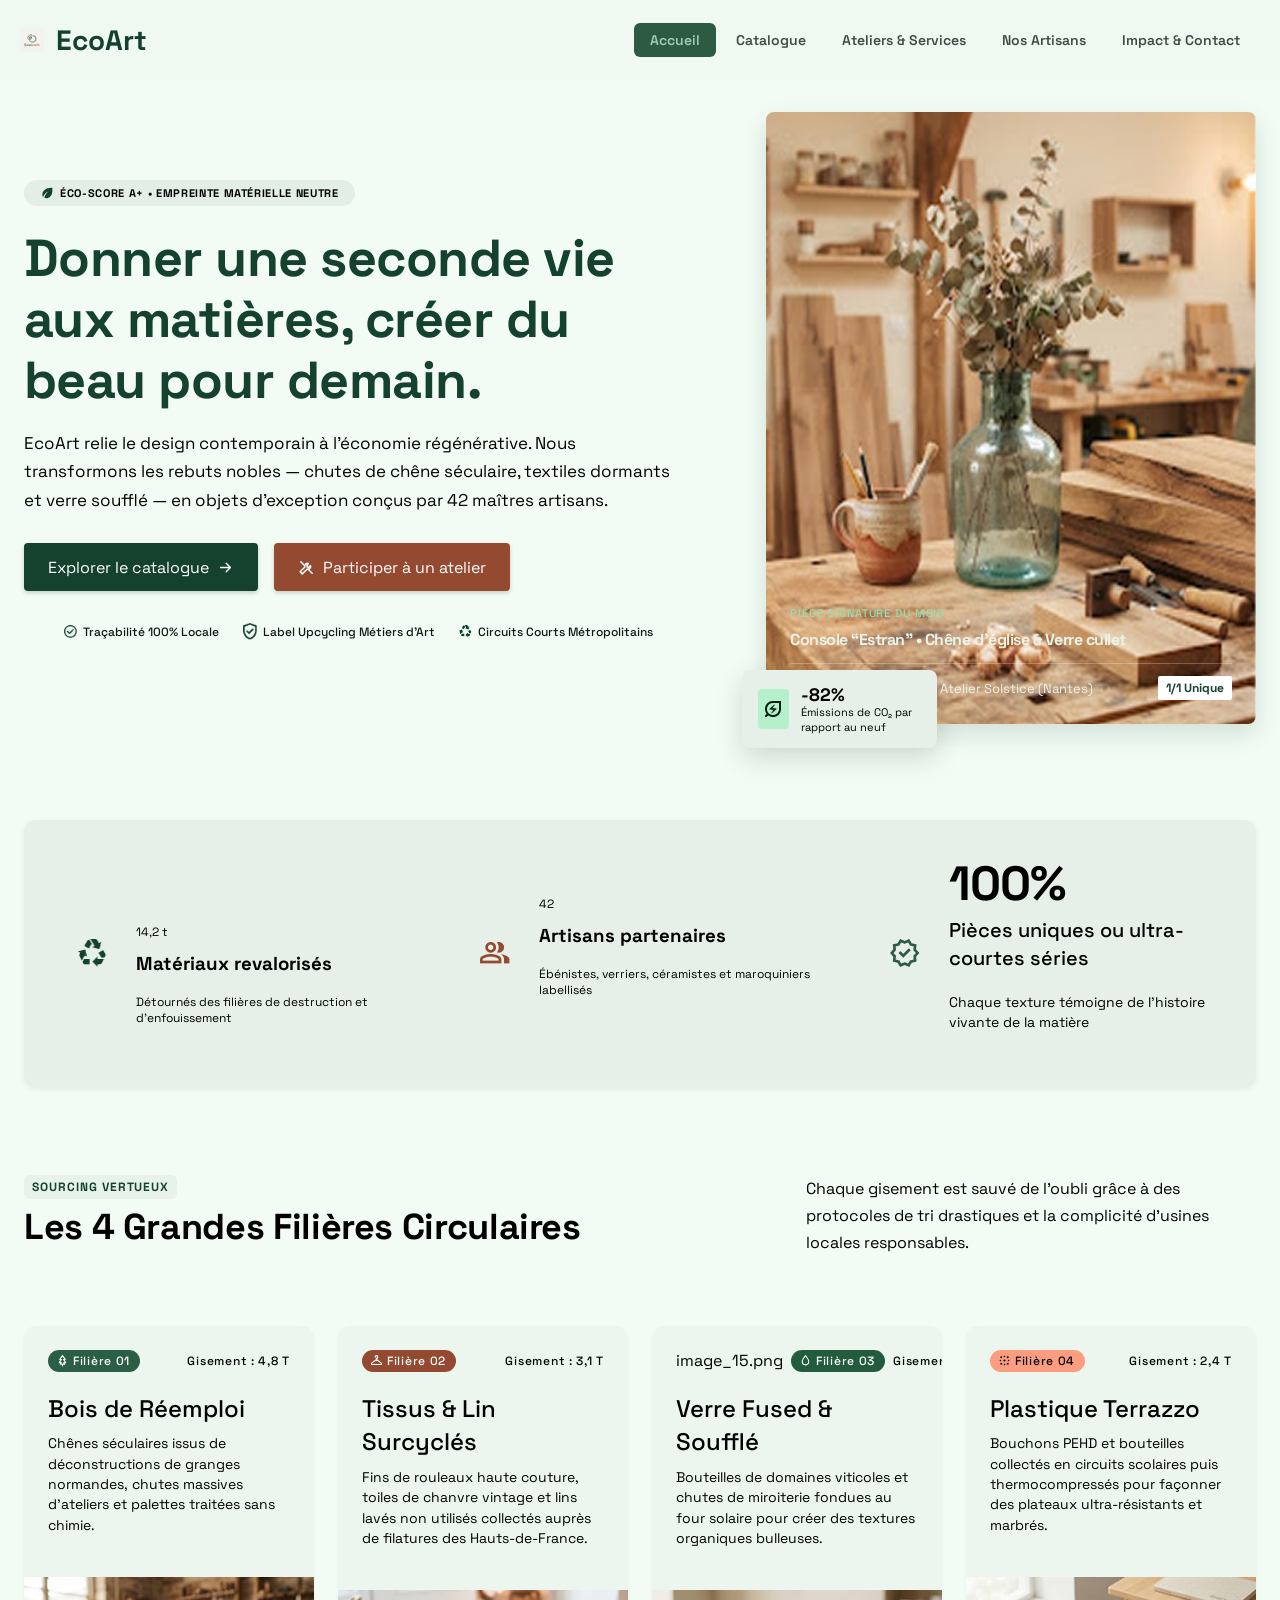
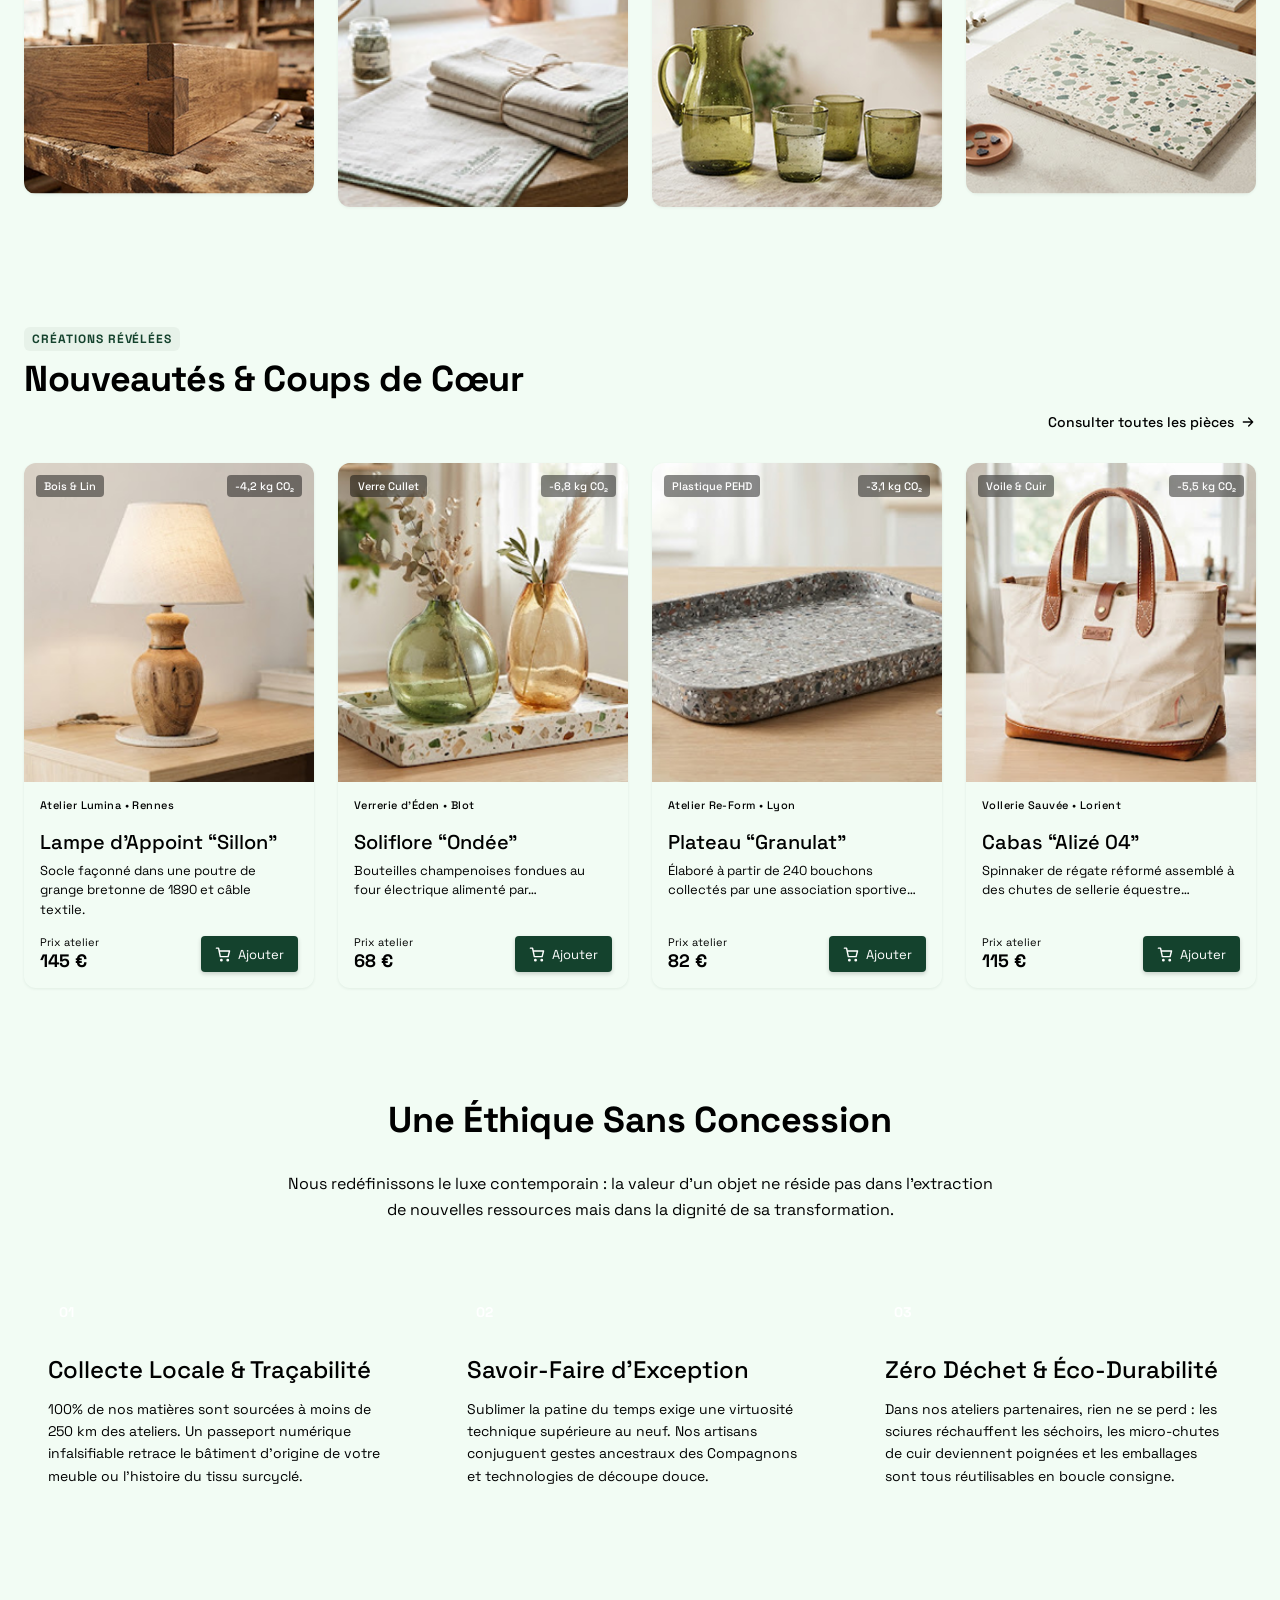
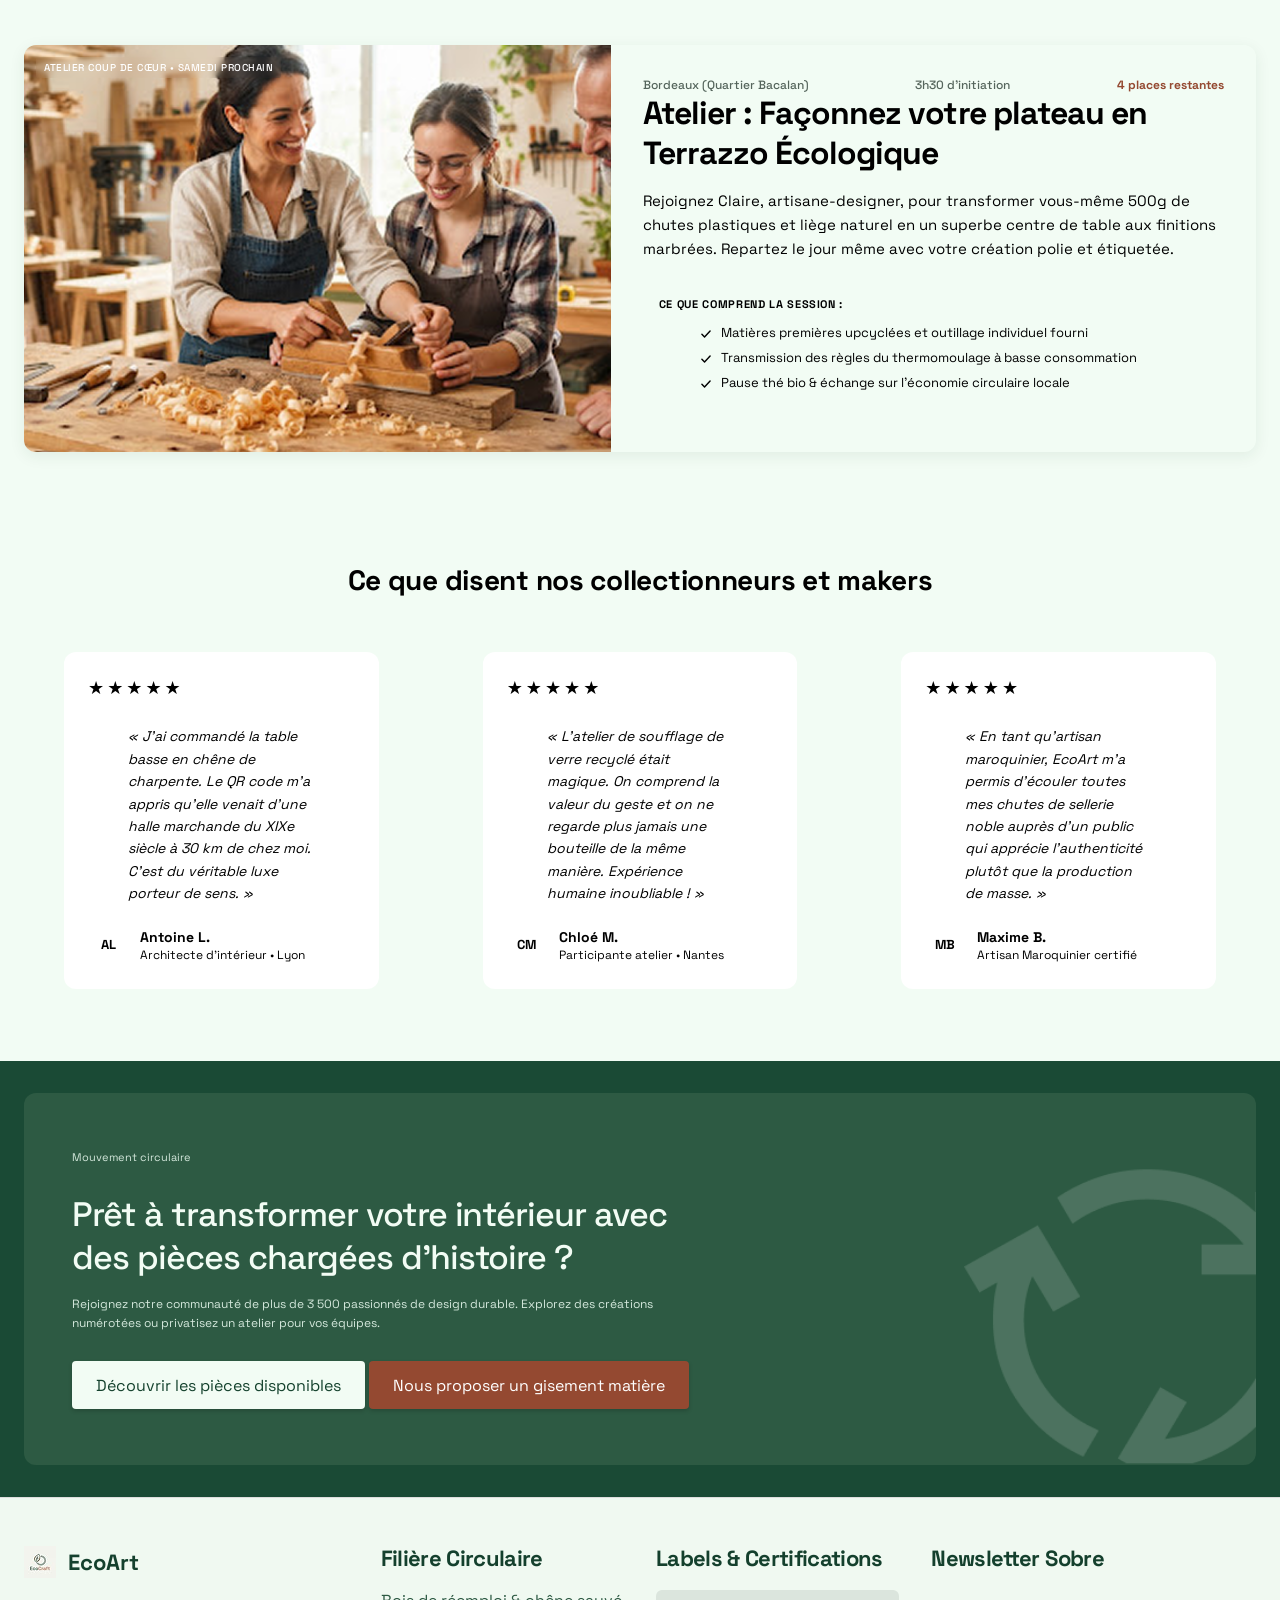
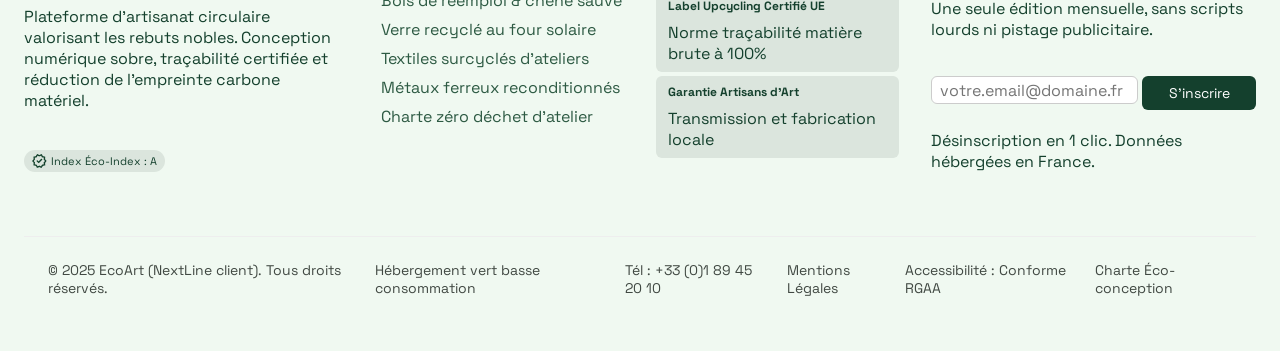
==== commit 1a979fb4: "Style : Editting Icons & Widths" ====
--- a/index.html
+++ b/index.html
@@ -80,7 +80,8 @@
     </article>
 
     <aside class="stat">
-      <div class="stat-icon">
+      <div class="stat-icon-hero">
+        <img src="assets/icons/flowericon.png" alt="" width="16" height="16">
       </div>
       <div>
         <strong>-82%</strong>
@@ -95,8 +96,8 @@
   <div class="statss-card">
 
     <article class="statt-item">
-      <div class="stat-icon stat-icon--forest">
-        <img src="assets/icons/Icon-2.png" alt="">
+      <div class="stat-icon stat-icon-1">
+        <img src="assets/icons/recycle.png" alt="Recycle Icon" width="28.04px" height="28px">
       </div>
       <div class="statt-text">
         <div class="statt-icon statt-icon--forest">
@@ -109,6 +110,7 @@
 
     <article class="statt-item">
       <div class="stat-icon stat-icon--clay">
+        <img src="assets/icons/usersicon.png" alt="Users Icon">
       </div>
       <div class="statt-text">
         <p class="stat-number stat-number--clay">42</p>
@@ -119,6 +121,7 @@
 
     <article class="statt-item">
       <div class="stat-icon stat-icon--green">
+        <img src="assets/icons/verifiedicon.png" alt="">
       </div>
       <div class="statt-text">
         <p class="statt-number stat-number--green">100%</p>
--- a/CSS/style.css
+++ b/CSS/style.css
@@ -5,7 +5,7 @@
     padding: 0;
     margin: 0;
     font-family: var(--text-fonts);
-    background: var(--hero-bg);
+    background-color: var(--color-bg);
 }
 
 p {
@@ -361,7 +361,6 @@
   justify-content: center;
   width: 8px;
   height: auto;
-  /* padding-right: var(--space-1); */
 }
 
 .badge_top_right {
@@ -779,7 +778,7 @@
   outline-offset: 3px;
 }
 .page-shell {
-  width: min(var(--container-max), calc(100% - 48px));
+  width: 100%;
   margin: 90px auto 0 auto;
   padding: 0 var(--space-5) ;
 }
@@ -1482,11 +1481,17 @@
   max-width: 195px;
 }
 .stat-icon {
-  width: 32px; height: 40px; flex: none;
+  width: 56px; height: 56px; flex: none;
+  display: grid; place-items: center;
+  background: var(--color-icon-stats); border-radius: 4px;
+}
+.stat-icon-hero {
+  width: 30.78px; height: 40px; flex: none;
   display: grid; place-items: center;
   background: var(--color-left-badge-icon); border-radius: 4px; color: var(--forest);
 }
-.stat-icon svg { width: 18px; height: 18px; }
+
+
 .stat strong { display: block; font-size: 18px; color: var(--forest); line-height: 1.2; }
 .stat span { font-size: 11px; line-height: 1.3; color: var(--text); display: block; }
 
@@ -1496,10 +1501,6 @@
 .statt-item + .stat-item { border-left: 1px solid var(--divider); }
 .statt-item:first-child { padding-left: 40px; }
 .statt-icon { flex: none; width: 56px; height: 56px; display: grid; place-items: center; background: var(--icon-bg); border-radius: 8px; }
-.statt-icon img { width: 28.04px; height: 28px; }
-.statt-icon--1 { color: var(--forest); }
-.statt-icon--2 { color: var(--clay); }
-.statt-icon--3 { color: var(--green); }
 .statt-number { font-size: 48px; font-weight: 700; line-height: 1; letter-spacing: -.02em; margin-bottom: 8px; }
 .statt-number--1 { color: var(--forest); }
 .statt-number--2 { color: var(--color-green-dark); }
@@ -1507,7 +1508,7 @@
 .statt-title { font-size: 20px; font-weight: 500; line-height: 1.4; color: var(--text-font); }
 .statt-desc { font-size: 14px; line-height: 1.45; margin-top: 0.5px; }
 .home-body {background-color: #F2FCF4;}
-.second-section { max-width: 1128px; margin: 0 auto; padding: 56px 24px; }
+.second-section { width: 100%; margin: 0 auto; padding: 56px 24px; }
 .sec-head { display: flex; justify-content: space-between; align-items: flex-end; gap: 24px; margin-bottom: 32px; }
 .sec-head h2, .sec-center h2 { font-size: 36px; line-height: 1.15; font-weight: 700; color: var(--forest); letter-spacing: -.01em; }
 .sec-center { text-align: center; max-width: 720px; margin: 0 auto 40px; }
@@ -1573,7 +1574,7 @@
 .cta-text > p:not(.eyebrow) { color: #d4e8dc; line-height: 1.6; margin-bottom: 28px; }
 .cta .actions { margin: 0; }
 .cta img { position: absolute; right: 0px; top: 60%; width: 291.67px; height: 293.33px; transform: translateY(-50%); color: rgba(255,255,255,.1); }
-.filieres {max-width: 1400px; margin: 0 auto; padding: 48px 24px 64px;}
+.filieres {max-width: 1400px; margin: 0 auto; padding: 40px 24px;}
 .filieres-header {
   display: flex;
   justify-content: space-between;
@@ -1673,7 +1674,7 @@
   line-height: 1.45;
 }
 
-/** After Stats **/
+
 .filieres {max-width: 1400px; margin: 0 auto; padding: 48px 24px 64px;}
 .filieres-header {
   display: flex;
@@ -1837,7 +1838,7 @@
   color: var(--color-textp);
 }
 
-/* --- Carte stats --- */
+
 .stats {
   display: flex;
   gap: var(--space-6);
@@ -1880,7 +1881,7 @@
   color: var(--color-text-muted);
 }
 
-/* --- Filtres --- */
+
 .filtres {
   display: flex;
   flex-wrap: wrap;
@@ -1916,15 +1917,15 @@
   background: var(--color-active);
 }
 
-/* après :hover pour que le filtre actif garde sa couleur */
+
 .filtre.filtre-actif {
   background: var(--color-green-dark);
   color: var(--color-text-on-dark);
 }
  
-/* session */
+
 .sessions {
-  max-width: var(--container-max);
+  width: 100%;
   margin: 0 auto;
   padding: var(--space-7) var(--space-5);
 }
@@ -2432,10 +2433,10 @@
 
 
 .artisans-main {
-    width: calc(100% - 32px);
-    max-width: var(--container-max);
-    margin: 0 auto;
-    padding: var(--space-6) 0;
+    width: 100%;
+    /* max-width: var(--container-max); */
+    /* margin: 0 auto; */
+    padding: var(--space-6) var(--space-5);
 }
 
 .artisans-main img {
--- a/CSS/variables.css
+++ b/CSS/variables.css
@@ -11,6 +11,7 @@
   --color-left-badge-icon: #B5F0CA;
   --color-small-nav: #E6F0E8;
   --color-hero-card: #ECF6EE;
+  --color-icon-stats: ##E1EBE3;
   /* ---------- Fonds ---------- */
   --page-bg: #f1fbf2;
   --color-bg: #F0F9F1;             /* fond general de la page */
--- a/CSS/responsive.css
+++ b/CSS/responsive.css
@@ -8,7 +8,7 @@
         display: none;
     }
 
-    /* Hero / Catalog */
+
     .main_hero_catalog {
         flex-direction: column;
     }
